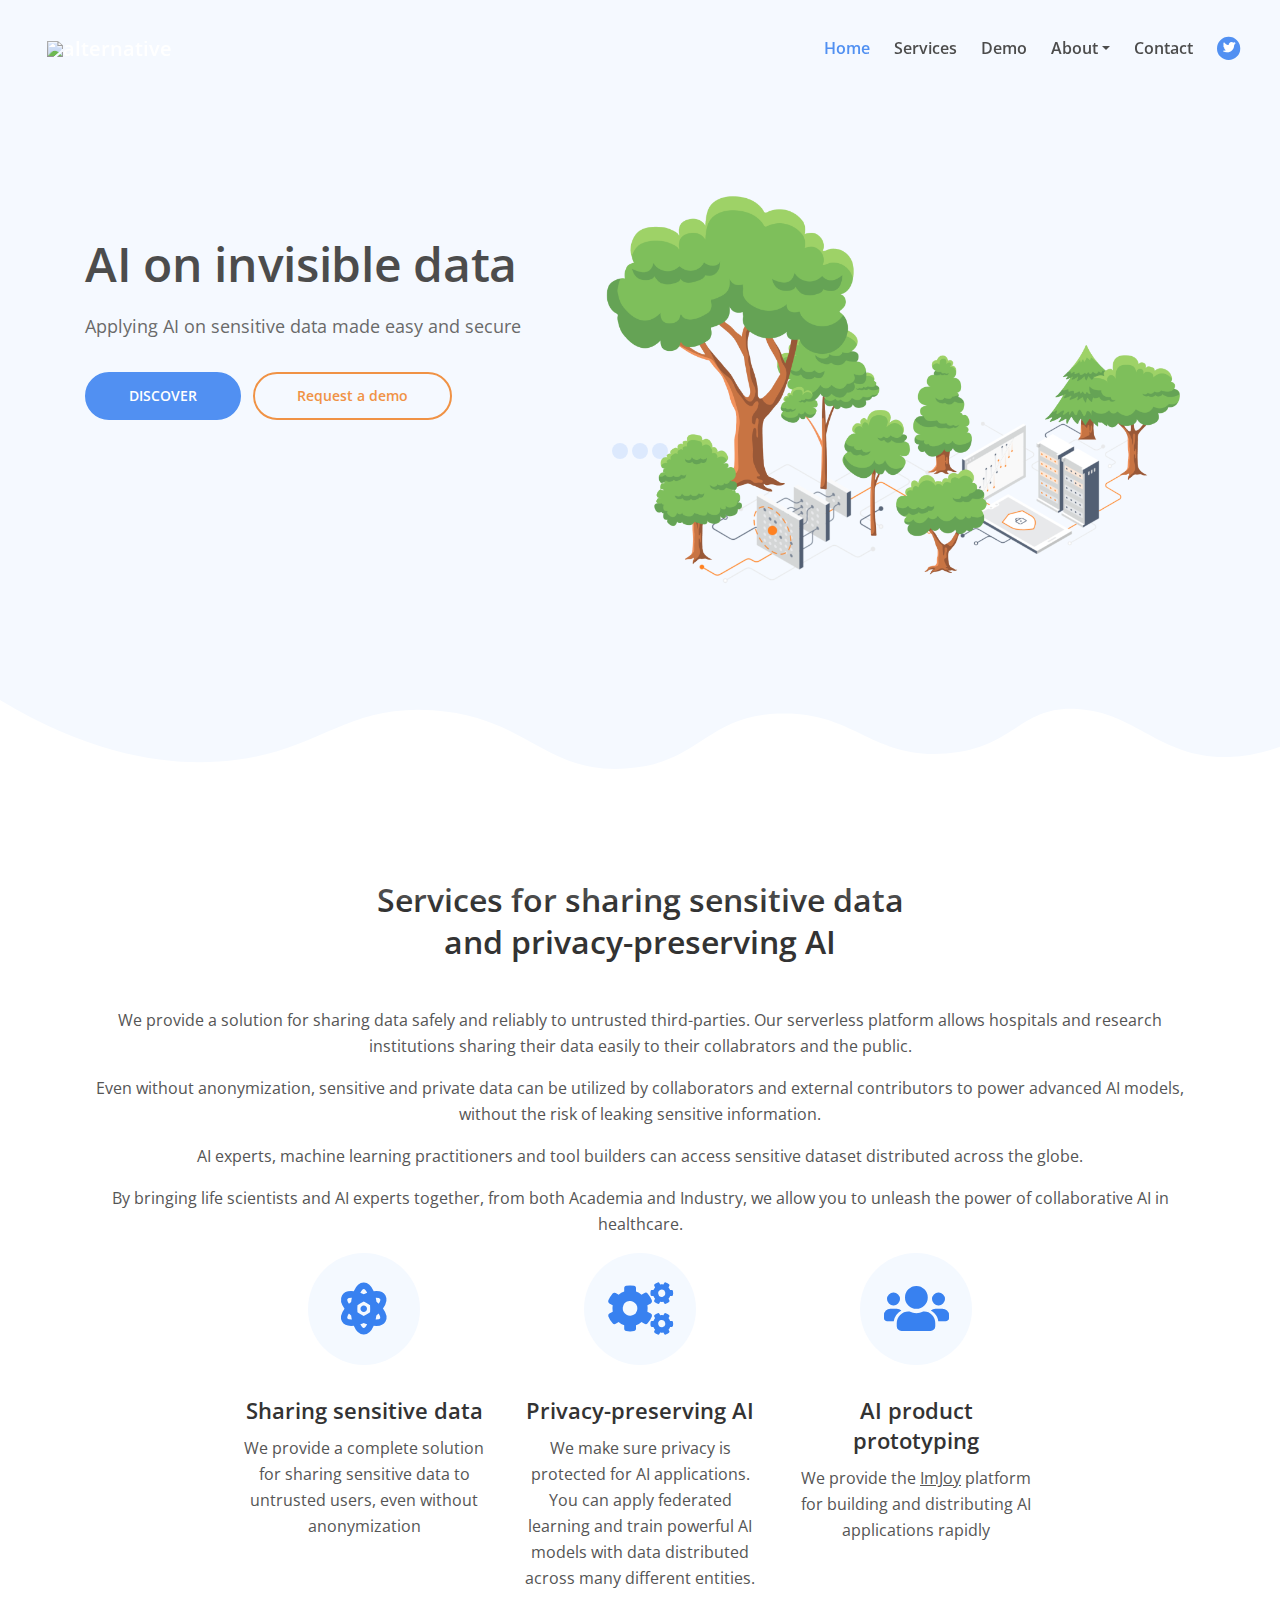
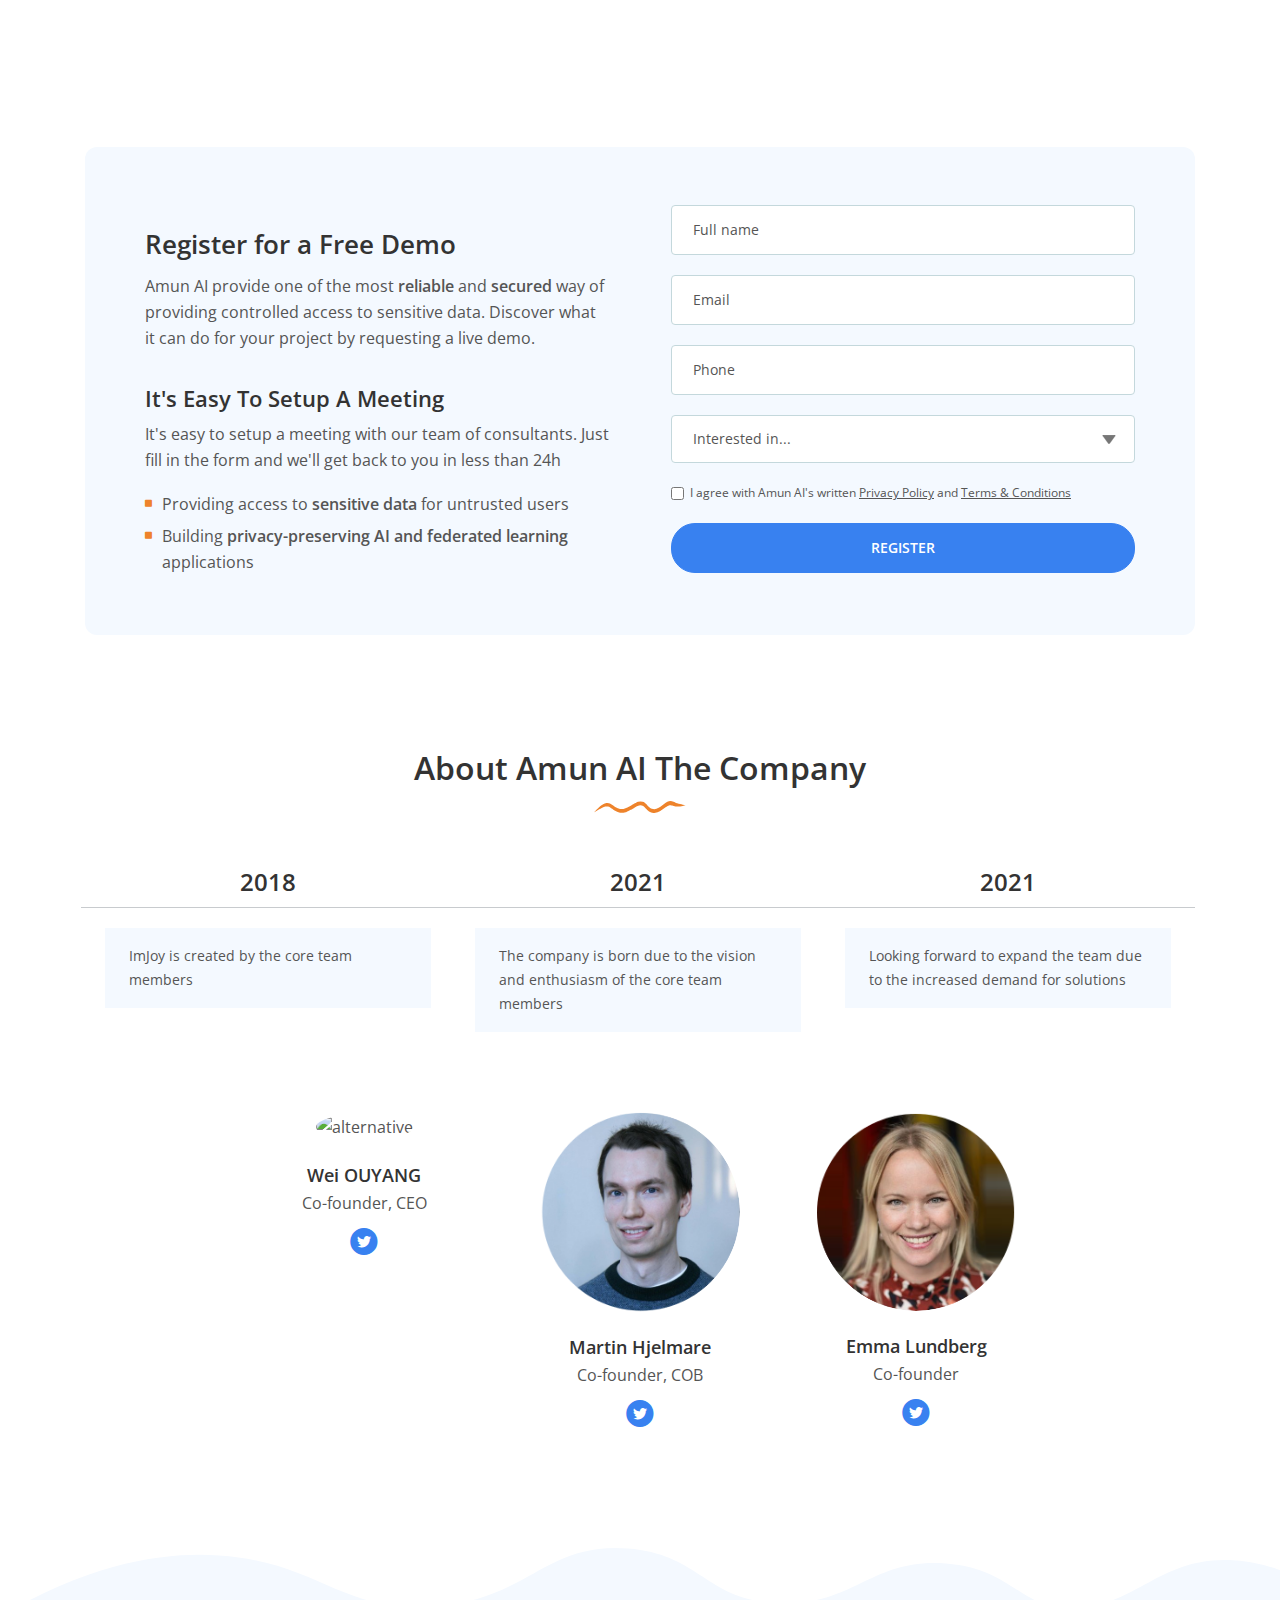
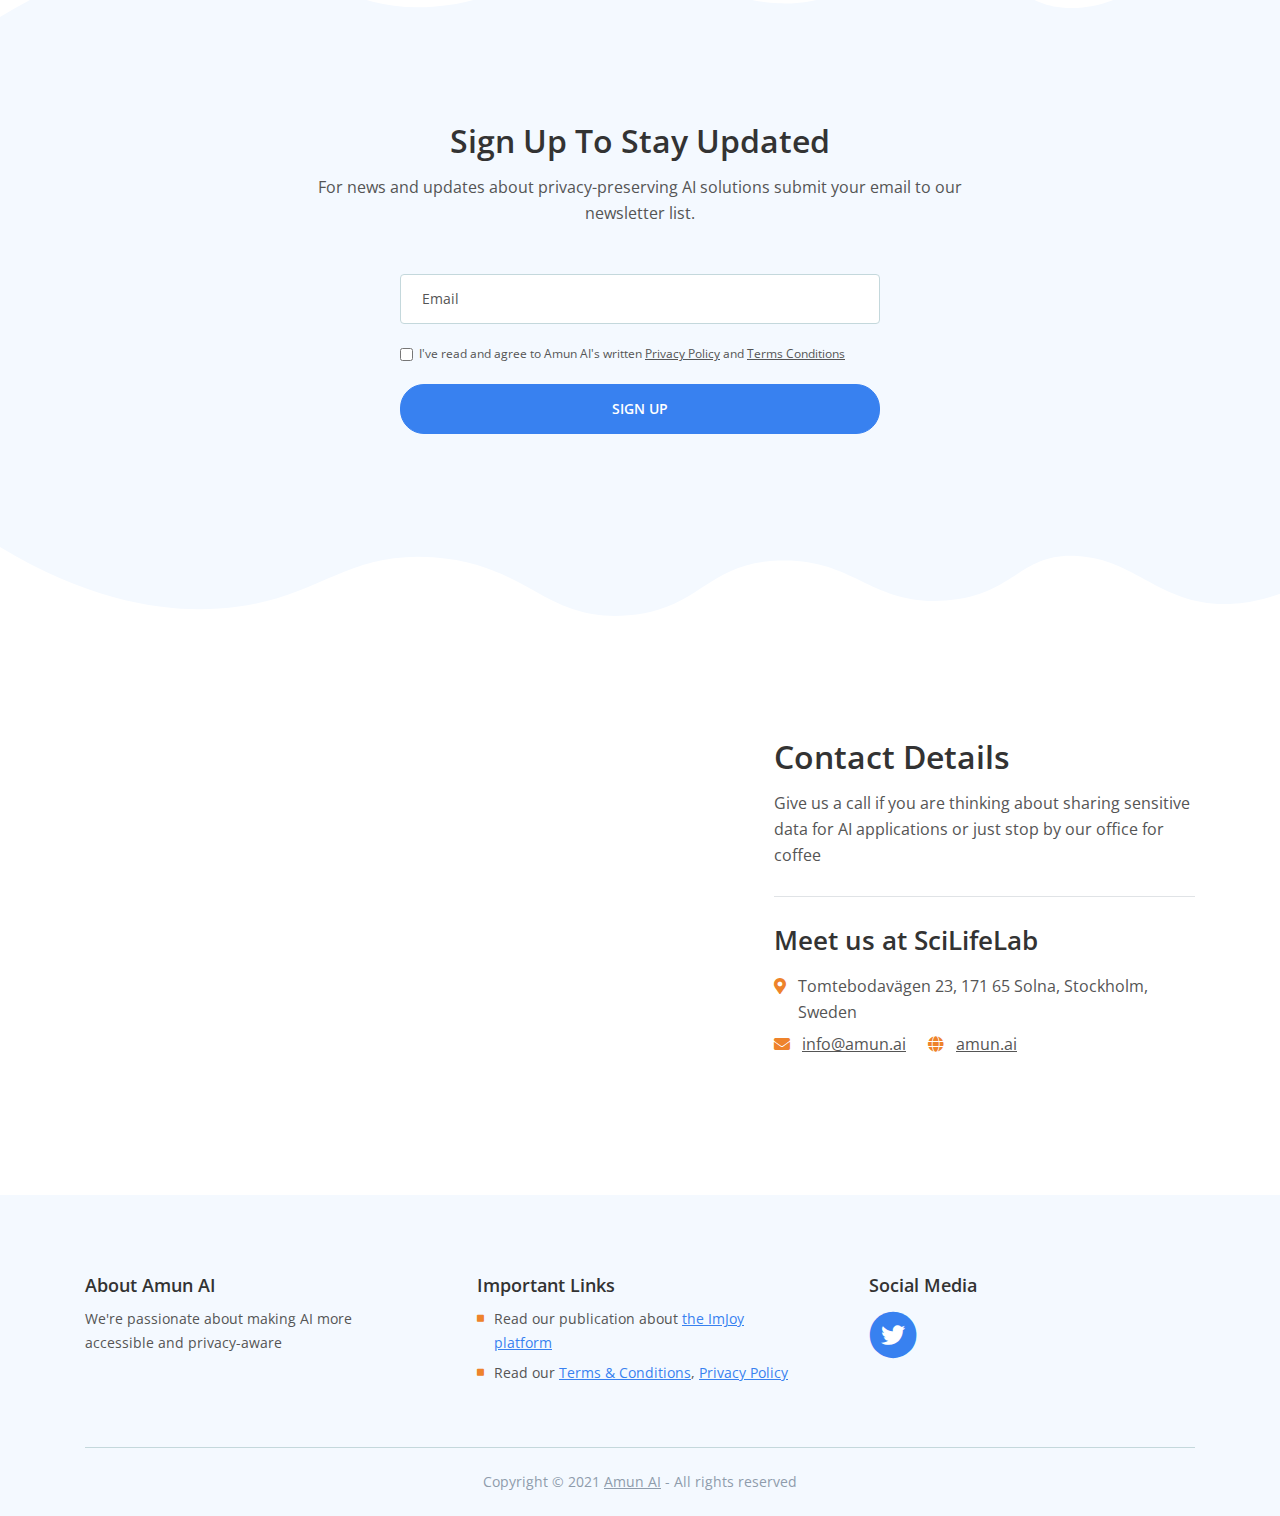
==== index.html @ b22850c5 "Remove phone number" ====
<!DOCTYPE html>
<html lang="en">
<head>
    <meta charset="utf-8">
    <meta name="viewport" content="width=device-width, initial-scale=1, shrink-to-fit=no">
    
    <!-- SEO Meta Tags -->
    <meta name="description" content="Amun AI - Applying AI on sensitive data made easy and secure.">
    <meta name="author" content="Amun AI">

    <!-- OG Meta Tags to improve the way the post looks when you share the page on LinkedIn, Facebook, Google+ -->
	<meta property="og:site_name" content="Amun.AI" /> <!-- website name -->
	<meta property="og:site" content="https://amun.ai" /> <!-- website link -->
	<meta property="og:title" content="Amun AI - AI on invisible data"/> <!-- title shown in the actual shared post -->
	<meta property="og:description" content="Applying AI on sensitive data made easy and secure." /> <!-- description shown in the actual shared post -->
	<meta property="og:image" content="" /> <!-- image link, make sure it's jpg -->
	<meta property="og:url" content="" /> <!-- where do you want your post to link to -->
	<meta property="og:type" content="article" />

    <!-- Website Title -->
    <title>Amun AI - AI on invisible data</title>
    
    <!-- Styles -->
    <link href="https://fonts.googleapis.com/css?family=Open+Sans:400,400i,600&display=swap&subset=latin-ext" rel="stylesheet">
    <link href="css/bootstrap.css" rel="stylesheet">
    <link href="css/fontawesome-all.css" rel="stylesheet">
    <link href="css/swiper.css" rel="stylesheet">
	<link href="css/magnific-popup.css" rel="stylesheet">
	<link href="css/styles.css" rel="stylesheet">
	
	<!-- Favicon  -->
    <link rel="apple-touch-icon" sizes="180x180" href="/icons/apple-touch-icon.png">
    <link rel="icon" type="image/png" sizes="32x32" href="/icons/favicon-32x32.png">
    <link rel="icon" type="image/png" sizes="16x16" href="/icons/favicon-16x16.png">
    <link rel="manifest" href="/site.webmanifest">
    <link rel="mask-icon" href="/icons/safari-pinned-tab.svg" color="#5bbad5">
    <meta name="apple-mobile-web-app-title" content="Amun.AI">
    <meta name="application-name" content="Amun.AI">
    <meta name="msapplication-TileColor" content="#da532c">
    <meta name="theme-color" content="#ffffff">
</head>
<body data-spy="scroll" data-target=".fixed-top">
    
    <!-- Preloader -->
	<div class="spinner-wrapper">
        <div class="spinner">
            <div class="bounce1"></div>
            <div class="bounce2"></div>
            <div class="bounce3"></div>
        </div>
    </div>
    <!-- end of preloader -->
    

    <!-- Navigation -->
    <nav class="navbar navbar-expand-lg navbar-dark navbar-custom fixed-top">
        <div class="container">

            <!-- Text Logo - Use this if you don't have a graphic logo -->
            <!-- <a class="navbar-brand logo-text page-scroll" href="index.html">Amun AI</a> -->

            <!-- Image Logo -->
            <a class="navbar-brand logo-image" href="index.html"><img src="images/amun-ai-logo-tight.svg" alt="alternative"></a>
            <!-- <div class="alert alert-warning" style="position: absolute;top: 100px;left: 6px;"role="alert">
               Warning: This site is under construction!
            </div> -->
            <!-- Mobile Menu Toggle Button -->
            <button class="navbar-toggler" type="button" data-toggle="collapse" data-target="#navbarsExampleDefault" aria-controls="navbarsExampleDefault" aria-expanded="false" aria-label="Toggle navigation">
                <span class="navbar-toggler-awesome fas fa-bars"></span>
                <span class="navbar-toggler-awesome fas fa-times"></span>
            </button>
            <!-- end of mobile menu toggle button -->

            <div class="collapse navbar-collapse" id="navbarsExampleDefault">
                <ul class="navbar-nav ml-auto">
                    <li class="nav-item">
                        <a class="nav-link page-scroll" href="#header">Home <span class="sr-only">(current)</span></a>
                    </li>
                    <li class="nav-item">
                        <a class="nav-link page-scroll" href="#services">Services</a>
                    </li>
                    <!-- <li class="nav-item">
                        <a class="nav-link page-scroll" href="#projects">Projects</a>
                    </li> -->
                    <li class="nav-item">
                        <a class="nav-link page-scroll" href="#demo">Demo</a>
                    </li>

                    <!-- Dropdown Menu -->          
                    <li class="nav-item dropdown">
                        <a class="nav-link dropdown-toggle page-scroll" href="#about" id="navbarDropdown" role="button" aria-haspopup="true" aria-expanded="false">About</a>
                        <div class="dropdown-menu" aria-labelledby="navbarDropdown">
                            <!-- <a class="dropdown-item" href="article-details.html"><span class="item-text">Article Details</span></a> -->
                            <!-- <div class="dropdown-divider"></div> -->
                            <a class="dropdown-item" href="terms-conditions.html"><span class="item-text">Terms Conditions</span></a>
                            <div class="dropdown-divider"></div>
                            <a class="dropdown-item" href="privacy-policy.html"><span class="item-text">Privacy Policy</span></a>
                        </div>
                    </li>
                    <!-- end of dropdown menu -->

                    <li class="nav-item">
                        <a class="nav-link page-scroll" href="#contact">Contact</a>
                    </li>
                </ul>
                <span class="nav-item social-icons">
                    <span class="fa-stack">
                        <a href="https://twitter.com/AmunAIAB">
                            <i class="fas fa-circle fa-stack-2x"></i>
                            <i class="fab fa-twitter fa-stack-1x"></i>
                        </a>
                    </span>
                </span>
            </div>
        </div> <!-- end of container -->
    </nav> <!-- end of navbar -->
    <!-- end of navigation -->

    <!-- Header -->
    <header id="header" class="header">
        <div class="header-content">
            <div class="container">
                <div class="row">
                    <div class="col-lg-6 col-xl-5">
                        <div class="text-container">
                            <h1>AI on invisible data</h1>
                            <p class="p-large">Applying AI on sensitive data made easy and secure</p>
                            <a class="btn-solid-lg page-scroll" href="#services">DISCOVER</a>
                            <a class="btn-outline-lg page-scroll" href="#demo">Request a demo</a>
                        </div> <!-- end of text-container -->
                    </div> <!-- end of col -->
                    <div class="col-lg-6 col-xl-7">
                        <div class="image-container">
                            <img class="img-fluid" src="images/cartoon-tree-ai.png" alt="alternative">
                        </div> <!-- end of image-container -->
                    </div> <!-- end of col -->
                </div> <!-- end of row -->
            </div> <!-- end of container -->
        </div> <!-- end of header-content -->
    </header> <!-- end of header -->
    <svg class="frame-decorative" data-name="Layer 1" xmlns="http://www.w3.org/2000/svg" preserveAspectRatio="none" viewBox="0 0 1920 150"><defs><style>.cls-1{fill:#f4f9ff;}</style></defs><title>frame-decorative</title><path class="cls-1" d="M0,81.411c143,57.608,255.5,64.833,328.644,61.616,147.721-6.5,183.881-57.563,320.829-51.347,143,6.491,167.826,65.1,293,58.193,109.095-6.018,115.68-51.946,225.251-54.77,113.58-2.928,138.8,45.589,251.189,39.936,104.012-5.231,109.713-48.158,197.369-44.5,89.549,3.736,124.375,50.226,227.622,47.924a353.34,353.34,0,0,0,76.1-10.269V0.5H0V81.411Z" transform="translate(0 -0.5)"/></svg>
    <!-- end of header -->


    <!-- Services -->
    <div id="services" class="cards-1">
        <div class="container">
            <div class="row">
                <div class="col-lg-12">
                    <h2 class="h2-heading">Services for sharing sensitive data and privacy-preserving AI</h2>
                    <p>We provide a solution for sharing data safely and reliably to untrusted third-parties. Our serverless platform allows hospitals and research institutions sharing their data easily to their collabrators and the public.</p>
                    <p>Even without anonymization, sensitive and private data can be utilized by collaborators and external contributors to power advanced AI models, without the risk of leaking sensitive information.</p>
                    <p>AI experts, machine learning practitioners and tool builders can access sensitive dataset distributed across the globe.</p>
                    <p>By bringing life scientists and AI experts together, from both Academia and Industry, we allow you to unleash the power of collaborative AI in healthcare.</p>
                </div> <!-- end of col -->
            </div> <!-- end of row -->
            <div class="row">
                <div class="col-lg-12">

                    <!-- Card -->
                    <div class="card">
                        <div class="card-image">
                            <i class="fas fa-atom"></i>
                        </div>
                        <div class="card-body">
                            <h4 class="card-title">Sharing sensitive data</h4>
                            <p>We provide a complete solution for sharing sensitive data to untrusted users, even without anonymization</p>
                        </div>
                    </div>
                    <!-- end of card -->

                    <!-- Card -->
                    <div class="card">
                        <div class="card-image">
                            <i class="fas fa-cogs"></i>
                        </div>
                        <div class="card-body">
                            <h4 class="card-title">Privacy-preserving AI</h4>
                            <p>We make sure privacy is protected for AI applications. You can apply federated learning and train powerful AI models with data distributed across many different entities.</p>
                        </div>
                    </div>
                    <!-- end of card -->

                    <!-- Card -->
                    <div class="card">
                        <div class="card-image">
                            <i class="fas fa-users"></i>
                        </div>
                        <div class="card-body">
                            <h4 class="card-title">AI product prototyping</h4>
                            <p>We provide the <a href="https://imjoy.io" target="_blank">ImJoy</a> platform for building and distributing AI applications rapidly</p>
                        </div>
                    </div>
                    <!-- end of card -->
                    
                </div> <!-- end of col -->
            </div> <!-- end of row -->
        </div> <!-- end of container -->
    </div> <!-- end of cards-1 -->
    <!-- end of services -->

    <!-- Details Lightbox -->
	<div id="details-lightbox" class="lightbox-basic zoom-anim-dialog mfp-hide">
        <div class="container">
            <div class="row">
                <button title="Close (Esc)" type="button" class="mfp-close x-button">×</button>
                <div class="col-lg-8">
                    <div class="image-container">
                        <img class="img-fluid" src="images/details-lightbox.png" alt="alternative">
                    </div> <!-- end of image-container -->
                </div> <!-- end of col -->
                <div class="col-lg-4">
                    <h3>ERP Integration</h3>
                    <hr>
                    <h5>Core service</h5>
                    <p>Integrating ERPs is the bread and butter of our work. We've been doing it successfully for the last 5 years and we still enjoy it every time.</p>
                    <ul class="list-unstyled li-space-lg">
                        <li class="media">
                            <i class="fas fa-square"></i><div class="media-body">List building framework</div>
                        </li>
                        <li class="media">
                            <i class="fas fa-square"></i><div class="media-body">Easy database browsing</div>
                        </li>
                        <li class="media">
                            <i class="fas fa-square"></i><div class="media-body">User administration</div>
                        </li>
                        <li class="media">
                            <i class="fas fa-square"></i><div class="media-body">Automate user signup</div>
                        </li>
                        <li class="media">
                            <i class="fas fa-square"></i><div class="media-body">Quick formatting tools</div>
                        </li>
                        <li class="media">
                            <i class="fas fa-square"></i><div class="media-body">Fast email checking</div>
                        </li>
                    </ul>
                    <a class="btn-solid-reg mfp-close page-scroll" href="#demo">SIGN UP</a> <a class="btn-outline-reg mfp-close as-button" href="#screenshots">BACK</a>
                </div> <!-- end of col -->
            </div> <!-- end of row -->
        </div> <!-- end of container -->
    </div> <!-- end of lightbox-basic -->
    <!-- end of details lightbox -->

    <!-- Registration -->
    <div id="demo" class="form-1">
        <div class="container">
            <div class="area-container">
                <div class="row">
                    <div class="col-lg-6">
                        <div class="text-container">
                            <h3>Register for a Free Demo</h3>
                            <p>Amun AI provide one of the most <strong>reliable</strong> and <b>secured</b> way of providing controlled access to sensitive data. Discover what it can do for your project by requesting a live demo.</p>
                            <h4>It's Easy To Setup A Meeting</h4>
                            <p>It's easy to setup a meeting with our team of consultants. Just fill in the form and we'll get back to you in less than 24h</p>
                            <ul class="list-unstyled li-space-lg">
                                <li class="media">
                                    <i class="fas fa-square"></i>
                                    <div class="media-body">Providing access to <strong>sensitive data</strong> for untrusted users</div>
                                </li>
                                <li class="media">
                                    <i class="fas fa-square"></i>
                                    <div class="media-body">Building <strong>privacy-preserving AI and federated learning</strong> applications</div>
                                </li>
                            </ul>
                        </div> <!-- end of text-container -->
                    </div> <!-- end of col -->
                    <div class="col-lg-6">

                        <!-- Request Form -->
                        <div class="form-container">
                            <form id="registrationForm" data-toggle="validator" data-focus="false"
                            action="https://formspree.io/f/mpzkneyo"
                            method="POST">
                                <div class="form-group">
                                    <input type="text" class="form-control-input" id="rname" name="rname" required>
                                    <label class="label-control" for="rname">Full name</label>
                                    <div class="help-block with-errors"></div>
                                </div>
                                <div class="form-group">
                                    <input type="email" class="form-control-input" id="remail" name="remail" required>
                                    <label class="label-control" for="remail">Email</label>
                                    <div class="help-block with-errors"></div>
                                </div>
                                <div class="form-group">
                                    <input type="text" class="form-control-input" id="rphone" name="rphone" required>
                                    <label class="label-control" for="rphone">Phone</label>
                                    <div class="help-block with-errors"></div>
                                </div>
                                <div class="form-group">
                                    <select class="form-control-select" id="rselect" required>
                                        <option class="select-option" value="" disabled selected>Interested in...</option>
                                        <option class="select-option" value="sensitive data">Sharing sensitive data</option>
                                        <option class="select-option" value="privacy-preserving AI">Privacy-preserving AI</option>
                                        <option class="select-option" value="other topics">Other topics</option>
                                    </select>
                                    <div class="help-block with-errors"></div>
                                </div>
                                <div class="form-group checkbox">
                                    <input type="checkbox" id="rterms" value="Agreed-to-Terms" name="rterms" required>I agree with Amun AI's written <a href="privacy-policy.html">Privacy Policy</a> and <a href="terms-conditions.html">Terms & Conditions</a>
                                    <div class="help-block with-errors"></div>
                                </div>
                                <div class="form-group">
                                    <button type="submit" class="form-control-submit-button">REGISTER</button>
                                </div>
                                <div class="form-message">
                                    <div id="rmsgSubmit" class="h3 text-center hidden"></div>
                                </div>
                            </form>
                        </div> <!-- end of form-container -->
                        <!-- end of request form -->

                    </div> <!-- end of col -->
                </div> <!-- end of row -->
            </div> <!-- end of area-container -->
        </div> <!-- end of container -->
    </div> <!-- end of form-1 -->
    <!-- end of registration -->


    <!-- About -->
    <div id="about" class="basic-2">
        <div class="container">
            <div class="row">
                <div class="col-lg-12">
                    <h2 class="h2-heading">About Amun AI The Company</h2>
                    <img class="divider-heading" src="images/divider.svg" alt="alternative">
                </div> <!-- end of col -->
            </div> <!-- end of row -->
            <div class="row">
                <div class="col-lg-12">
                    
                    <!-- Milestone -->
                    <div class="milestone">
                        <div class="year">2018</div>
                        <div class="divider"></div>
                        <div class="details p-small">ImJoy is created by the core team members</div>
                    </div> <!-- end of milestone-wrapper -->
                    <!-- end of milestone -->

                    <!-- Milestone -->
                    <div class="milestone">
                        <div class="year">2021</div>
                        <div class="divider"></div>
                        <div class="details p-small">The company is born due to the vision and enthusiasm of the core team members</div>
                    </div> <!-- end of milestone-wrapper -->
                    <!-- end of milestone -->

                    <!-- Milestone -->
                    <div class="milestone">
                        <div class="year">2021</div>
                        <div class="divider"></div>
                        <div class="details p-small">Looking forward to expand the team due to the increased demand for solutions</div>
                    </div> <!-- end of milestone-wrapper -->
                    <!-- end of milestone -->

                </div> <!-- end of col -->
            </div> <!-- end of row -->
            <div class="text-container">
                
                <!-- Team Member -->
                <div class="team-member">
                    <div class="image-wrapper">
                        <img class="img-fluid" src="images/WEI.PNG" alt="alternative">
                    </div> <!-- end of image-wrapper -->
                    <div class="name">Wei OUYANG</div>
                    <div class="occupation">Co-founder, CEO</div>
                    <span class="social-icons">
                        <span class="fa-stack">
                            <a href="https://twitter.com/weioyang" target="_blank">
                                <i class="fas fa-circle fa-stack-2x"></i>
                                <i class="fab fa-twitter fa-stack-1x"></i>
                            </a>
                        </span>
                    </span> <!-- end of social-icons -->
                </div> <!-- end of team-member -->
                <!-- end of team-member -->

                <!-- Team Member -->
                <div class="team-member">
                    <div class="image-wrapper">
                        <img class="img-fluid" src="images/MARTIN.png" alt="alternative">
                    </div> <!-- end of image-wrapper -->
                    <div class="name">Martin Hjelmare</div>
                    <div class="occupation">Co-founder, COB</div>
                    <span class="social-icons">
                        <span class="fa-stack">
                            <a href="https://twitter.com/MartinHjelmare" target="_blank">
                                <i class="fas fa-circle fa-stack-2x"></i>
                                <i class="fab fa-twitter fa-stack-1x"></i>
                            </a>
                        </span>
                    </span> <!-- end of social-icons -->
                </div> <!-- end of team-member -->
                <!-- end of team-member -->

                <!-- Team Member -->
                <div class="team-member">
                    <div class="image-wrapper">
                        <img class="img-fluid" src="images/EMMA.png" alt="alternative">
                    </div> <!-- end of image-wrapper -->
                    <div class="name">Emma Lundberg</div>
                    <div class="occupation">Co-founder</div>
                    <span class="social-icons">
                        <span class="fa-stack">
                            <a href="https://twitter.com/Prof_Lundberg" target="_blank">
                                <i class="fas fa-circle fa-stack-2x"></i>
                                <i class="fab fa-twitter fa-stack-1x"></i>
                            </a>
                        </span>
                    </span> <!-- end of social-icons -->
                </div> <!-- end of team-member -->
                <!-- end of team-member -->
            </div> <!-- end of text-container -->
        </div> <!-- end of container -->
    </div> <!-- end of basic-2 -->
    <!-- end of about -->

    
    <!-- Newsletter -->
    <svg class="frame-decorative" data-name="Layer 2" xmlns="http://www.w3.org/2000/svg" preserveAspectRatio="none" viewBox="0 0 1920 150"><defs><style>.cls-2{fill:#f4f9ff;}</style></defs><title>top-frame</title><path class="cls-2" d="M0,69.527C143,11.919,255.5,4.694,328.644,7.911c147.721,6.5,183.881,57.563,320.829,51.347,143-6.491,167.826-65.1,293-58.193,109.095,6.018,115.68,51.946,225.251,54.77,113.58,2.928,138.8-45.589,251.189-39.936,104.012,5.231,109.713,48.158,197.369,44.5,89.549-3.736,124.375-50.226,227.622-47.924A353.34,353.34,0,0,1,1920,22.744V150.5H0V69.527Z" transform="translate(0 -0.5)"/></svg>
    <div class="form-2">
        <div class="container">
            <div class="row">
                <div class="col-lg-12">
                    <h2 class="h2-heading">Sign Up To Stay Updated</h2>
                    <p class="p-heading">For news and updates about privacy-preserving AI solutions submit your email to our newsletter list.</p>

                    <!-- Newsletter Form -->
                    <form id="newsletterForm" data-toggle="validator" data-focus="false"
                        action="https://formspree.io/f/mknkeaqk"
                        method="POST">
                        <div class="form-group">
                            <input type="email" class="form-control-input" id="nemail" required>
                            <label class="label-control" for="nemail">Email</label>
                            <div class="help-block with-errors"></div>
                        </div>
                        <div class="form-group checkbox">
                            <input type="checkbox" id="nterms" value="Agreed-to-Terms" required>I've read and agree to Amun AI's written <a href="privacy-policy.html">Privacy Policy</a> and <a href="terms-conditions.html">Terms Conditions</a> 
                            <div class="help-block with-errors"></div>
                        </div>
                        <div class="form-group">
                            <button type="submit" class="form-control-submit-button">SIGN UP</button>
                        </div>
                        <div class="form-message">
                            <div id="nmsgSubmit" class="h3 text-center hidden"></div>
                        </div>
                    </form>
                    <!-- end of newsletter form -->

                </div> <!-- end of col -->
            </div> <!-- end of row -->
        </div> <!-- end of container -->
    </div> <!-- end of form-2 -->
    <svg class="frame-decorative" data-name="Layer 3" xmlns="http://www.w3.org/2000/svg" preserveAspectRatio="none" viewBox="0 0 1920 150"><defs><style>.cls-3{fill:#f4f9ff;}</style></defs><title>frame-decorative</title><path class="cls-3" d="M0,81.411c143,57.608,255.5,64.833,328.644,61.616,147.721-6.5,183.881-57.563,320.829-51.347,143,6.491,167.826,65.1,293,58.193,109.095-6.018,115.68-51.946,225.251-54.77,113.58-2.928,138.8,45.589,251.189,39.936,104.012-5.231,109.713-48.158,197.369-44.5,89.549,3.736,124.375,50.226,227.622,47.924a353.34,353.34,0,0,0,76.1-10.269V0.5H0V81.411Z" transform="translate(0 -0.5)"/></svg>
    <!-- end of newsletter -->


    <!-- Contact -->
    <div id="contact" class="basic-3">
        <div class="container">
            <div class="row">
                <div class="col-lg-7">
                    <div class="map-responsive">
                        <iframe src="https://maps.google.com/maps?q=scilifelab&t=&z=13&ie=UTF8&iwloc=&output=embed" allowfullscreen></iframe>
                    </div>
                </div> <!-- end of col -->
                <div class="col-lg-5">
                    <div class="text-container">
                        <h2>Contact Details</h2>
                        <p>Give us a call if you are thinking about sharing sensitive data for AI applications or just stop by our office for coffee</p>
                        <div class="divider"></div>
                        <h3>Meet us at SciLifeLab</h3>
                        <ul class="list-unstyled li-space-lg">
                            <li class="media">
                                <i class="fas fa-map-marker-alt"></i>
                                <div class="media-body">Tomtebodavägen 23, 171 65 Solna, Stockholm, Sweden</div>
                            </li>
                            <!-- <li class="media">
                                <i class="fas fa-mobile-alt"></i>
                                <div class="media-body">+46 000 000 00</div>
                            </li> -->
                            <li class="media">
                                <i class="fas fa-envelope"></i>
                                <div class="media-body"><a class="light-gray" href="mailto:info@amun.ai">info@amun.ai</a> <i class="fas fa-globe"></i><a class="light-gray" href="https://amun.ai/">amun.ai</a></div>
                            </li>
                        </ul>
                    </div> <!-- end of text-container -->
                </div> <!-- end of col -->
            </div> <!-- end of row -->
        </div> <!-- end of container -->
    </div> <!-- end of basic-3 -->
    <!-- end of contact -->


    <!-- Footer -->
    <div class="footer">
        <div class="container">
            <div class="row">
                <div class="col-md-4">
                    <div class="footer-col first">
                        <h5>About Amun AI</h5>
                        <p class="p-small">We're passionate about making AI more accessible and privacy-aware</p>
                    </div>
                </div> <!-- end of col -->
                <div class="col-md-4">
                    <div class="footer-col middle">
                        <h5>Important Links</h5>
                        <ul class="list-unstyled li-space-lg p-small">
                            <li class="media">
                                <i class="fas fa-square"></i>
                                <div class="media-body">Read our publication about <a class="blue" target="_blank" href="https://www.nature.com/articles/s41592-019-0627-0">the ImJoy platform</a></div>
                            </li>
                            <li class="media">
                                <i class="fas fa-square"></i>
                                <div class="media-body">Read our <a class="blue" href="terms-conditions.html">Terms & Conditions</a>, <a class="blue" href="privacy-policy.html">Privacy Policy</a></div>
                            </li>
                        </ul>
                    </div>
                </div> <!-- end of col -->
                <div class="col-md-4">
                    <div class="footer-col last">
                        <h5>Social Media</h5>
       
                        <span class="fa-stack">
                            <a href="https://twitter.com/AmunAIAB" target="_blank">
                                <i class="fas fa-circle fa-stack-2x"></i>
                                <i class="fab fa-twitter fa-stack-1x"></i>
                            </a>
                        </span>
                       
                    </div> 
                </div> <!-- end of col -->
            </div> <!-- end of row -->
        </div> <!-- end of container -->
    </div> <!-- end of footer -->  
    <!-- end of footer -->


    <!-- Copyright -->
    <div class="copyright">
        <div class="container">
            <div class="row">
                <div class="col-lg-12">
                    <p class="p-small">Copyright © 2021 <a href="https://Amun AI.com">Amun AI</a> - All rights reserved</p>
                </div> <!-- end of col -->
            </div> <!-- enf of row -->
        </div> <!-- end of container -->
    </div> <!-- end of copyright --> 
    <!-- end of copyright -->
    
    	
    <!-- Scripts -->
    <script src="js/jquery.min.js"></script> <!-- jQuery for Bootstrap's JavaScript plugins -->
    <script src="js/popper.min.js"></script> <!-- Popper tooltip library for Bootstrap -->
    <script src="js/bootstrap.min.js"></script> <!-- Bootstrap framework -->
    <script src="js/jquery.easing.min.js"></script> <!-- jQuery Easing for smooth scrolling between anchors -->
    <script src="js/swiper.min.js"></script> <!-- Swiper for image and text sliders -->
    <script src="js/jquery.magnific-popup.js"></script> <!-- Magnific Popup for lightboxes -->
    <script src="js/scripts.js"></script> <!-- Custom scripts -->
</body>
</html>
---- css/styles.css ----
/* Template: Zigo - Software Business HTML Landing Page Template
   Author: Amun AI
   Created: Sep 2019
   Description: Master CSS file
*/

/*****************************************
Table Of Contents:

01. General Styles
02. Preloader
03. Navigation
04. Header
05. Services
06. Solutions
07. Details Lightbox
08. Video
09. Projects
10. Registration
11. About
12. Newsletter
13. Contact
14. Footer
15. Copyright
16. Back To Top Button
17. Extra Pages
18. Media Queries
******************************************/

/*****************************************
Colors:
- Backgrounds - light gray #f4f9ff
- Buttons, icons - blue #3881f0
- Buttons, bullets - orange #ee832b
- Headings, navbar links - black #333
- Body text - dark gray #555
******************************************/


/******************************/
/*     01. General Styles     */
/******************************/
body,
html {
    width: 100%;
	height: 100%;
}

body, p {
	color: #555; 
	font: 400 1rem/1.625rem "Open Sans", sans-serif;
}

.p-large {
	font: 400 1.125rem/1.75rem "Open Sans", sans-serif;
}

.p-small {
	font: 400 0.875rem/1.5rem "Open Sans", sans-serif;
}

h1 {
	color: #333;
	font: 600 2.5rem/3.375rem "Open Sans", sans-serif;
}

h2 {
	color: #333;
	font: 600 2rem/2.625rem "Open Sans", sans-serif;
}

h3 {
	color: #333;
	font: 600 1.625rem/2.125rem "Open Sans", sans-serif;
}

h4 {
	color: #333;
	font: 600 1.375rem/1.875rem "Open Sans", sans-serif;
}

h5 {
	color: #333;
	font: 600 1.125rem/1.75rem "Open Sans", sans-serif;
}

h6 {
	color: #333;
	font: 600 1rem/1.625rem "Open Sans", sans-serif;
}

.testimonial-text {
	font: italic 400 1rem/1.625rem "Open Sans", sans-serif;
}

.testimonial-author {
	color: #333;
	font: 600 1rem/1.625rem "Open Sans", sans-serif;
}

b,
strong {
	font-weight: 600;
}

.p-heading {
	margin-bottom: 3.875rem;
}

.divider-heading {
	display: block;
	width: 5.75rem;
	height: 0.75rem;
	margin-right: auto;
	margin-left: auto;
}

.li-space-lg li {
	margin-bottom: 0.375rem;
}

.indent {
	padding-left: 1.25rem;
}

a {
	color: #555;
	text-decoration: underline;
}

a:hover {
	color: #555;
	text-decoration: underline;
}

a.white {
	color: #fff;
}

a.blue {
	color: #3881f0;
}

.frame-decorative {
	width: 100%;
	height: 2.75rem;
}

.btn-solid-reg {
	display: inline-block;
	padding: 1.1875rem 2.125rem 1.1875rem 2.125rem;
	border: 0.125rem solid #3881f0;
	border-radius: 2rem;
	background-color: #3881f0;
	color: #fff;
	font: 600 0.875rem/0 "Open Sans", sans-serif;
	text-decoration: none;
	transition: all 0.2s;
}

.btn-solid-reg:hover {
	background-color: transparent;
	color: #3881f0;
	text-decoration: none;
}

.btn-solid-lg {
	display: inline-block;
	padding: 1.375rem 2.625rem 1.375rem 2.625rem;
	border: 0.125rem solid #3881f0;
	border-radius: 2rem;
	background-color: #3881f0;
	color: #fff;
	font: 600 0.875rem/0 "Open Sans", sans-serif;
	text-decoration: none;
	transition: all 0.2s;
}

.btn-solid-lg:hover {
	background-color: transparent;
	color: #3881f0;
	text-decoration: none;
}

.btn-outline-reg {
	display: inline-block;
	padding: 1.1875rem 2.125rem 1.1875rem 2.125rem;
	border: 0.125rem solid #ee832b;
	border-radius: 2rem;
	background-color: transparent;
	color: #ee832b;
	font: 600 0.875rem/0 "Open Sans", sans-serif;
	text-decoration: none;
	transition: all 0.2s;
}

.btn-outline-reg:hover {
	background-color: #ee832b;
	color: #fff;
	text-decoration: none;
}

.btn-outline-lg {
	display: inline-block;
	padding: 1.375rem 2.625rem 1.375rem 2.625rem;
	border: 0.125rem solid #ee832b;
	border-radius: 2rem;
	background-color: transparent;
	color: #ee832b;
	font: 600 0.875rem/0 "Open Sans", sans-serif;
	text-decoration: none;
	transition: all 0.2s;
}

.btn-outline-lg:hover {
	background-color: #ee832b;
	color: #fff;
	text-decoration: none;
}

.btn-outline-sm {
	display: inline-block;
	padding: 1rem 1.625rem 0.875rem 1.625rem;
	border: 0.125rem solid #00ac9f;
	border-radius: 2rem;
	background-color: transparent;
	color: #00ac9f;
	font: 600 0.875rem/0 "Open Sans", sans-serif;
	text-decoration: none;
	transition: all 0.2s;
}

.btn-outline-sm:hover {
	background-color: #00ac9f;
	color: #fff;
	text-decoration: none;
}

.form-group {
	position: relative;
	margin-bottom: 1.25rem;
}

.form-group.has-error.has-danger {
	margin-bottom: 0.625rem;
}

.form-group.has-error.has-danger .help-block.with-errors ul {
	margin-top: 0.375rem;
}

.label-control {
	position: absolute;
	top: 0.87rem;
	left: 1.375rem;
	color: #555;
	opacity: 1;
	font: 400 0.875rem/1.375rem "Open Sans", sans-serif;
	cursor: text;
	transition: all 0.2s ease;
}

/* IE10+ hack to solve lower label text position compared to the rest of the browsers */
@media screen and (-ms-high-contrast: active), screen and (-ms-high-contrast: none) {  
	.label-control {
		top: 0.9375rem;
	}
}

.form-control-input:focus + .label-control,
.form-control-input.notEmpty + .label-control,
.form-control-textarea:focus + .label-control,
.form-control-textarea.notEmpty + .label-control {
	top: 0.125rem;
	opacity: 1;
	font-size: 0.75rem;
	font-weight: 700;
}

.form-control-input,
.form-control-select {
	display: block; /* needed for proper display of the label in Firefox, IE, Edge */
	width: 100%;
	padding-top: 1.0625rem;
	padding-bottom: 0.0625rem;
	padding-left: 1.3125rem;
	border: 1px solid #c4d8dc;
	border-radius: 0.25rem;
	background-color: #fff;
	color: #555;
	font: 400 0.875rem/1.875rem "Open Sans", sans-serif;
	transition: all 0.2s;
	-webkit-appearance: none; /* removes inner shadow on form inputs on ios safari */
}

.form-control-select {
	padding-top: 0.5rem;
	padding-bottom: 0.5rem;
	height: 3rem;
}

/* IE10+ hack to solve lower label text position compared to the rest of the browsers */
@media screen and (-ms-high-contrast: active), screen and (-ms-high-contrast: none) {  
	.form-control-input {
		padding-top: 1.25rem;
		padding-bottom: 0.75rem;
		line-height: 1.75rem;
	}

	.form-control-select {
		padding-top: 0.875rem;
		padding-bottom: 0.75rem;
		height: 3.125rem;
		line-height: 2.125rem;
	}
}

select {
    /* you should keep these first rules in place to maintain cross-browser behavior */
    -webkit-appearance: none;
	-moz-appearance: none;
	-ms-appearance: none;
    -o-appearance: none;
    appearance: none;
    background-image: url('../images/down-arrow.png');
    background-position: 96% 50%;
    background-repeat: no-repeat;
    outline: none;
}

select::-ms-expand {
    display: none; /* removes the ugly default down arrow on select form field in IE11 */
}

.form-control-textarea {
	display: block; /* used to eliminate a bottom gap difference between Chrome and IE/FF */
	width: 100%;
	height: 8rem; /* used instead of html rows to normalize height between Chrome and IE/FF */
	padding-top: 1.25rem;
	padding-left: 1.3125rem;
	border: 1px solid #c4d8dc;
	border-radius: 0.25rem;
	background-color: #fff;
	color: #555;
	font: 400 0.875rem/1.75rem "Open Sans", sans-serif;
	transition: all 0.2s;
}

.form-control-input:focus,
.form-control-select:focus,
.form-control-textarea:focus {
	border: 1px solid #a1a1a1;
	outline: none; /* Removes blue border on focus */
}

.form-control-input:hover,
.form-control-select:hover,
.form-control-textarea:hover {
	border: 1px solid #a1a1a1;
}

.checkbox {
	font-size: 0.75rem;
	line-height: 1.25rem;
}

input[type='checkbox'] {
	vertical-align: -15%;
	margin-right: 0.375rem;
}

/* IE10+ hack to raise checkbox field position compared to the rest of the browsers */
@media screen and (-ms-high-contrast: active), screen and (-ms-high-contrast: none) {  
	input[type='checkbox'] {
		vertical-align: -9%;
	}
}

.form-control-submit-button {
	display: inline-block;
	width: 100%;
	height: 3.125rem;
	border: 1px solid #3881f0;
	border-radius: 1.5rem;
	background-color: #3881f0;
	color: #fff;
	font: 600 0.875rem/0 "Open Sans", sans-serif;
	cursor: pointer;
	transition: all 0.2s;
}

.form-control-submit-button:hover {
	background-color: transparent;
	color: #3881f0;
}

/* Fade-move Animation For Details Lightbox - Magnific Popup */
/* at start */
.my-mfp-slide-bottom .zoom-anim-dialog {
	opacity: 0;
	transition: all 0.2s ease-out;
	-webkit-transform: translateY(-1.25rem) perspective(37.5rem) rotateX(10deg);
	-ms-transform: translateY(-1.25rem) perspective(37.5rem) rotateX(10deg);
	transform: translateY(-1.25rem) perspective(37.5rem) rotateX(10deg);
}

/* animate in */
.my-mfp-slide-bottom.mfp-ready .zoom-anim-dialog {
	opacity: 1;
	-webkit-transform: translateY(0) perspective(37.5rem) rotateX(0); 
	-ms-transform: translateY(0) perspective(37.5rem) rotateX(0); 
	transform: translateY(0) perspective(37.5rem) rotateX(0); 
}

/* animate out */
.my-mfp-slide-bottom.mfp-removing .zoom-anim-dialog {
	opacity: 0;
	-webkit-transform: translateY(-0.625rem) perspective(37.5rem) rotateX(10deg); 
	-ms-transform: translateY(-0.625rem) perspective(37.5rem) rotateX(10deg); 
	transform: translateY(-0.625rem) perspective(37.5rem) rotateX(10deg); 
}

/* dark overlay, start state */
.my-mfp-slide-bottom.mfp-bg {
	opacity: 0;
	transition: opacity 0.2s ease-out;
}

/* animate in */
.my-mfp-slide-bottom.mfp-ready.mfp-bg {
	opacity: 0.8;
}
/* animate out */
.my-mfp-slide-bottom.mfp-removing.mfp-bg {
	opacity: 0;
}
/* end of fade-move animation for details lightbox - magnific popup */

/* Fade Animation For Image Lightbox - Magnific Popup */
@-webkit-keyframes fadeIn {
	from {
		opacity: 0;
	}
	to {
		opacity: 1;
	}
}

@keyframes fadeIn {
	from {
		opacity: 0;
	}
	to {
		opacity: 1;
	}
}

.fadeIn {
	-webkit-animation: fadeIn 0.6s;
	animation: fadeIn 0.6s;
}

@-webkit-keyframes fadeOut {
	from {
		opacity: 1;
	}
	to {
		opacity: 0;
	}
}

@keyframes fadeOut {
	from {
		opacity: 1;
	}
	to {
		opacity: 0;
	}
}

.fadeOut {
	-webkit-animation: fadeOut 0.8s;
	animation: fadeOut 0.8s;
}
/* end of fade animation for details lightbox - magnific popup */


/*************************/
/*     02. Preloader     */
/*************************/
.spinner-wrapper {
	position: fixed;
	z-index: 999999;
	top: 0;
	right: 0;
	bottom: 0;
	left: 0;
	background: #fff;
}

.spinner {
	position: absolute;
	top: 50%; /* centers the loading animation vertically one the screen */
	left: 50%; /* centers the loading animation horizontally one the screen */
	width: 3.75rem;
	height: 1.25rem;
	margin: -0.625rem 0 0 -1.875rem; /* is width and height divided by two */ 
	text-align: center;
}

.spinner > div {
	display: inline-block;
	width: 1rem;
	height: 1rem;
	border-radius: 100%;
	background-color: #3881f0;
	-webkit-animation: sk-bouncedelay 1.4s infinite ease-in-out both;
	animation: sk-bouncedelay 1.4s infinite ease-in-out both;
}

.spinner .bounce1 {
	-webkit-animation-delay: -0.32s;
	animation-delay: -0.32s;
}

.spinner .bounce2 {
	-webkit-animation-delay: -0.16s;
	animation-delay: -0.16s;
}

@-webkit-keyframes sk-bouncedelay {
	0%, 80%, 100% { -webkit-transform: scale(0); }
	40% { -webkit-transform: scale(1.0); }
}

@keyframes sk-bouncedelay {
	0%, 80%, 100% { 
		-webkit-transform: scale(0);
		-ms-transform: scale(0);
		transform: scale(0);
	} 40% { 
		-webkit-transform: scale(1.0);
		-ms-transform: scale(1.0);
		transform: scale(1.0);
	}
}


/**************************/
/*     03. Navigation     */
/**************************/
.navbar-custom {
	background-color: #fff;
	box-shadow: 0 0.0625rem 0.375rem 0 rgba(0, 0, 0, 0.04);
	font: 600 1rem/1rem "Open Sans", sans-serif;
	transition: all 0.2s;
}

.navbar-custom .container {
	max-width: 87.5rem;
}

.navbar-custom .navbar-brand.logo-image img {
	height: 2.6rem;
}

.navbar-custom .navbar-brand.logo-text {
	font: 600 1.875rem/1.5rem "Open Sans", sans-serif;
	color: #333;
	text-decoration: none;
}

.navbar-custom .navbar-nav {
	margin-top: 0.75rem;
	margin-bottom: 0.5rem;
}

.navbar-custom .nav-item .nav-link {
	padding: 0.625rem 0.75rem;
	color: #333;
	text-decoration: none;
	transition: all 0.2s ease;
}

.navbar-custom .nav-item .nav-link:hover,
.navbar-custom .nav-item .nav-link.active {
	color: #3881f0;
}

/* Dropdown Menu */
.navbar-custom .dropdown:hover > .dropdown-menu {
	display: block; /* this makes the dropdown menu stay open while hovering it */
	min-width: auto;
	animation: fadeDropdown 0.2s; /* required for the fade animation */
}

@keyframes fadeDropdown {
    0% {
        opacity: 0;
    }

    100% {
        opacity: 1;
    }
}

.navbar-custom .dropdown-toggle:focus { /* removes dropdown outline on focus */
	outline: 0;
}

.navbar-custom .dropdown-menu {
	margin-top: 0;
	border: none;
	border-radius: 0.25rem;
	background-color: #fff;
}

.navbar-custom .dropdown-item {
	color: #333;
	text-decoration: none;
}

.navbar-custom .dropdown-item:hover {
	background-color: #fff;
}

.navbar-custom .dropdown-item .item-text {
	font: 600 1rem/1rem "Open Sans", sans-serif;
}

.navbar-custom .dropdown-item:hover .item-text {
	color: #3881f0;
}

.navbar-custom .dropdown-divider {
	width: 100%;
	height: 1px;
	margin: 0.75rem auto 0.725rem auto;
	border: none;
	background-color: #c4d8dc;
	opacity: 0.2;
}
/* end of dropdown menu */

.navbar-custom .social-icons {
	display: none;
}

.navbar-custom .navbar-toggler {
	padding: 0;
	border: none;
	color: #333;
	font-size: 2rem;
}

.navbar-custom button[aria-expanded='false'] .navbar-toggler-awesome.fas.fa-times{
	display: none;
}

.navbar-custom button[aria-expanded='false'] .navbar-toggler-awesome.fas.fa-bars{
	display: inline-block;
}

.navbar-custom button[aria-expanded='true'] .navbar-toggler-awesome.fas.fa-bars{
	display: none;
}

.navbar-custom button[aria-expanded='true'] .navbar-toggler-awesome.fas.fa-times{
	display: inline-block;
	margin-right: 0.125rem;
}


/*********************/
/*    04. Header     */
/*********************/
.header {
	background-color: #f4f9ff;
}

.header .header-content {
	padding-top: 8rem;
	padding-bottom: 3rem;
	text-align: center;
}

.header .text-container {
	margin-bottom: 3rem;
}

.header h1 {
	margin-bottom: 1rem;
	font-size: 2.5rem;
	line-height: 3.125rem;
}

.header .p-large {
	margin-bottom: 2rem;
}

.header .btn-solid-lg {
	margin-right: 0.5rem;
	margin-bottom: 1.125rem;
	margin-left: 0.5rem;
}

.header .slider-container {
	margin-top: 3rem;
	padding: 1rem;
	text-align: center;
}


/************************/
/*     05. Services     */
/************************/
.cards-1 {
	padding-top: 6.875rem;
	padding-bottom: 0.5rem;
	text-align: center;
}

.cards-1 h2 {
	margin-bottom: 2.75rem;
}

.cards-1 .card {
	max-width: 21rem;
	margin-right: auto;
	margin-bottom: 4rem;
	margin-left: auto;
	padding: 0;
	border: none;
}

.cards-1 .card-image {
	width: 7rem;
	height: 7rem;
	margin-right: auto;
	margin-bottom: 1.875rem;
	margin-left: auto;
	border-radius: 50%;
	background-color: #f4f9ff;
	text-align: center;
}

.cards-1 .fas,
.cards-1 .far {
	color: #3881f0;
	font-size: 3.25rem;
	line-height: 7rem;
}

.cards-1 .card-title {
	margin-bottom: 0.625rem;
}

.cards-1 .card-body {
	padding: 0;
}


/*************************/
/*     06. Solutions     */
/*************************/
.tabs {
	padding-top: 0.5rem;
	padding-bottom: 7.25rem;
}

.tabs .nav-tabs {
	display: block;
	margin-bottom: 3rem;
	border-bottom: none;
}

.tabs .nav-link {
	margin-bottom: 0.875rem;
	padding: 0.5rem 1rem 0.5rem 1rem;
	border: none;
	border-bottom: 0.125rem solid #dde2e9;
	color: #a6b3c4;
	font-weight: 700;
	font-size: 1.625rem;
	line-height: 2.125rem;
	text-align: center;
	text-decoration: none;
	transition: all 0.2s ease;
}

.tabs .nav-link:hover,
.tabs .nav-link.active {
	border-bottom: 0.125rem solid #ee832b;
	color: #333;
}

.tabs .image-container {
	margin-bottom: 2.75rem;
}

.tabs .list-unstyled .fas {
	color: #ee832b;
	font-size: 0.5rem;
	line-height: 1.5rem;
}

.tabs .list-unstyled .media-body {
	margin-left: 0.625rem;
}

.tabs #tab-1 h3 {
	margin-bottom: 1rem;
}

.tabs #tab-1 .list-unstyled {
	margin-bottom: 1.5rem;
}

.tabs #tab-2 h3 {
	margin-bottom: 1rem;
}

.tabs #tab-2 .list-unstyled {
	margin-bottom: 1.5rem;
}

.tabs #tab-3 h3 {
	margin-bottom: 1rem;
}

.tabs #tab-3 .list-unstyled {
	margin-bottom: 1.5rem;
}

.tabs #tab-4 h3 {
	margin-bottom: 1rem;
}

.tabs #tab-4 .list-unstyled {
	margin-bottom: 1.5rem;
}

.tabs #tab-4 .list-unstyled .fas {
	color: #ee832b;
	font-size: 0.5rem;
	line-height: 1.5rem;
}

.tabs #tab-4 .list-unstyled .media-body {
	margin-left: 0.625rem;
}


/********************************/
/*     07. Details Lightbox     */
/********************************/
.lightbox-basic {
	margin: 2.5rem auto;
	padding: 2rem 1.5rem 2rem 1.5rem;
	border-radius: 0.25rem;
	background: #fff;
	text-align: left;
}

.lightbox-basic .container {
	padding-right: 0;
	padding-left: 0;
}

.lightbox-basic .image-container {
	max-width: 33.75rem;
	margin-right: auto;
	margin-bottom: 3rem;
	margin-left: auto;
}

.lightbox-basic h3 {
	margin-bottom: 0.5rem;
}

.lightbox-basic hr {
	width: 2.5rem;
	height: 0.125rem;
	margin-top: 0;
	margin-bottom: 0.875rem;
	margin-left: 0;
	border: 0;
	background-color: #ee832b;
	text-align: left;
}

.lightbox-basic h4 {
	margin-bottom: 1rem;
}

.lightbox-basic .list-unstyled .fas {
	color: #ee832b;
	font-size: 0.5rem;
	line-height: 1.5rem;
}

.lightbox-basic .list-unstyled .media-body {
	margin-left: 0.625rem;
}

.lightbox-basic .btn-outline-reg,
.lightbox-basic .btn-solid-reg {
	margin-top: 0.75rem;
}

/* Signup Button */
.lightbox-basic .btn-solid-reg.mfp-close {
	position: relative;
	width: auto;
	height: auto;
	color: #fff;
	opacity: 1;
}

.lightbox-basic .btn-solid-reg.mfp-close:hover {
	color: #3881f0;
}
/* end of signup Button */

/* Back Button */
.lightbox-basic a.mfp-close.as-button {
	position: relative;
	width: auto;
	height: auto;
	margin-left: 0.375rem;
	color: #ee832b;
	opacity: 1;
}

.lightbox-basic a.mfp-close.as-button:hover {
	color: #fff;
}
/* end of back button */

.lightbox-basic button.mfp-close.x-button {
	position: absolute;
	top: -0.125rem;
	right: -0.125rem;
	width: 2.75rem;
	height: 2.75rem;
	color: #707984;
}


/*********************/
/*     08. Video     */
/*********************/
.basic-1 {
	padding-top: 5.25rem;
	padding-bottom: 5rem;
	background-color: #f4f9ff;
	text-align: center;
}

.basic-1 .h2-heading {
	margin-bottom: 0.75rem;
}

.basic-1 .divider-heading {
	margin-bottom: 3rem;
}

.basic-1 .image-container {
	margin-bottom: 2rem;
}

.basic-1 .image-container img {
	border-radius: 0.75rem;
}

.basic-1 .video-wrapper {
	position: relative;
}

/* Video Play Button */
.basic-1 .video-play-button {
	position: absolute;
	z-index: 10;
	top: 50%;
	left: 50%;
	display: block;
	box-sizing: content-box;
	width: 2rem;
	height: 2.75rem;
	padding: 1.125rem 1.25rem 1.125rem 1.75rem;
	border-radius: 50%;
	-webkit-transform: translateX(-50%) translateY(-50%);
	-ms-transform: translateX(-50%) translateY(-50%);
	transform: translateX(-50%) translateY(-50%);
}
  
.basic-1 .video-play-button:before {
	content: "";
	position: absolute;
	z-index: 0;
	top: 50%;
	left: 50%;
	display: block;
	width: 4.75rem;
	height: 4.75rem;
	border-radius: 50%;
	background: #ee832b;
	animation: pulse-border 1500ms ease-out infinite;
	-webkit-transform: translateX(-50%) translateY(-50%);
	-ms-transform: translateX(-50%) translateY(-50%);
	transform: translateX(-50%) translateY(-50%);
}
  
.basic-1 .video-play-button:after {
	content: "";
	position: absolute;
	z-index: 1;
	top: 50%;
	left: 50%;
	display: block;
	width: 4.375rem;
	height: 4.375rem;
	border-radius: 50%;
	background: #ee832b;
	transition: all 200ms;
	-webkit-transform: translateX(-50%) translateY(-50%);
	-ms-transform: translateX(-50%) translateY(-50%);
	transform: translateX(-50%) translateY(-50%);
}
  
.basic-1 .video-play-button span {
	position: relative;
	display: block;
	z-index: 3;
	top: 0.375rem;
	left: 0.25rem;
	width: 0;
	height: 0;
	border-left: 1.625rem solid #fff;
	border-top: 1rem solid transparent;
	border-bottom: 1rem solid transparent;
}
  
@keyframes pulse-border {
	0% {
		transform: translateX(-50%) translateY(-50%) translateZ(0) scale(1);
		opacity: 1;
	}
	100% {
		transform: translateX(-50%) translateY(-50%) translateZ(0) scale(1.5);
		opacity: 0;
	}
}
/* end of video play button */  

.basic-1 .p-heading {
	margin-bottom: 1rem;
}


/************************/
/*     09. Projects     */
/************************/
.slider {
	padding-top: 6.5rem;
	padding-bottom: 2.625rem;
}

.slider h2 {
	margin-bottom: 4rem;
	text-align: center;
}

.slider .slider-container {
	position: relative;
}

.slider .swiper-container {
	position: static;
	width: 82%;
}

.slider .image-container {
	margin-bottom: 2rem;
}

.slider .image-container img {
	border-radius: 0.75rem;
}

.slider h3 {
	margin-bottom: 0.875rem;
}

.slider .testimonial {
	margin-top: 1.5rem;
	padding: 1.5rem 2rem 1.5rem 2rem;
	border-radius: 0.5rem;
	background-color: #f4f9ff;
}

.slider .testimonial-text {
	margin-bottom: 0.5rem;
}

.slider .swiper-button-prev,
.slider .swiper-button-next {
	width: 1.125rem;
}

.slider .swiper-button-prev:focus,
.slider .swiper-button-next:focus {
	/* even if you can't see it chrome you can see it on mobile device */
	outline: none;
}

.slider .swiper-button-prev {
	left: -0.375rem;
	background-image: url("data:image/svg+xml;charset=utf-8,%3Csvg%20xmlns%3D'http%3A%2F%2Fwww.w3.org%2F2000%2Fsvg'%20viewBox%3D'0%200%2028%2044'%3E%3Cpath%20d%3D'M0%2C22L22%2C0l2.1%2C2.1L4.2%2C22l19.9%2C19.9L22%2C44L0%2C22L0%2C22L0%2C22z'%20fill%3D'%23505c67'%2F%3E%3C%2Fsvg%3E");
	background-size: 1.125rem 1.75rem;
}

.slider .swiper-button-next {
	right: -0.375rem;
	background-image: url("data:image/svg+xml;charset=utf-8,%3Csvg%20xmlns%3D'http%3A%2F%2Fwww.w3.org%2F2000%2Fsvg'%20viewBox%3D'0%200%2028%2044'%3E%3Cpath%20d%3D'M27%2C22L27%2C22L5%2C44l-2.1-2.1L22.8%2C22L2.9%2C2.1L5%2C0L27%2C22L27%2C22z'%20fill%3D'%23505c67'%2F%3E%3C%2Fsvg%3E");
	background-size: 1.125rem 1.75rem;
}


/****************************/
/*     10. Registration     */
/****************************/
.form-1 {
	padding-top: 2.625rem;
	padding-bottom: 3.5rem;
}

.form-1 .area-container {
	padding: 1.5rem 1.5rem 1.25rem 1.5rem;
	border-radius: 0.75rem;
	background-color: #f4f9ff;
}

.form-1 h3 {
	margin-bottom: 0.75rem;
}

.form-1 h4 {
	margin-top: 2rem;
}

.form-1 .list-unstyled {
	margin-top: 1.125rem;
}

.form-1 .list-unstyled .fas {
	color: #ee832b;
	font-size: 0.5rem;
	line-height: 1.5rem;
}

.form-1 .list-unstyled .media-body {
	margin-left: 0.625rem;
}

.form-1 .text-container {
	margin-bottom: 3.5rem;
}


/*********************/
/*     11. About     */
/*********************/
.basic-2 {
	padding-top: 3.5rem;
	padding-bottom: 3rem;
}

.basic-2 .h2-heading {
	margin-bottom: 0.75rem;
	text-align: center;
}

.basic-2 .divider-heading {
	margin-bottom: 3.5rem;
}

.basic-2 .milestone {
	max-width: 20rem;
	margin-right: auto;
	margin-bottom: 3rem;
	margin-left: auto;
}

.basic-2 .milestone .year {
	color: #333;
	font-weight: 600;
	font-size: 1.5rem;
	text-align: center;
}

.basic-2 .milestone .divider {
	height: 1px;
	margin-top: 0.75rem;
	margin-bottom: 1.25rem;
	border: none;
	background-color: #c8cbce;
}

.basic-2 .milestone .details {
	padding: 1rem 1.5rem;
	background-color: #f4f9ff;
}

.basic-2 .text-container {
	margin-top: 2rem;
	text-align: center;
}

.basic-2 .team-member {
	max-width: 13rem;
	margin-right: auto;
	margin-bottom: 4rem;
	margin-left: auto;
	text-align: center;
}

/* Hover Animation */
.basic-2 .image-wrapper {
	overflow: hidden;
	margin-bottom: 1.375rem;
	border-radius: 50%;
}

.basic-2 .image-wrapper img {
	margin: 0;
	border-radius: 50%;
	transition: all 0.3s;
}

.basic-2 .team-member:hover .image-wrapper img {
	-moz-transform: scale(1.15);
	-webkit-transform: scale(1.15);
	transform: scale(1.15);
} 
/* end of hover animation */

.basic-2 .team-member .name {
	margin-bottom: 0.125rem;
	color: #333;
	font-weight: 600;
	font-size: 1.125rem;
	line-height: 1.625rem;
}

.basic-2 .team-member .occupation {
	margin-bottom: 0.375rem;
}

.basic-2 .fa-stack {
	width: 2em;
	margin-top: 0.375rem;
	margin-right: 0.125rem;
	margin-left: 0.125rem;
	font-size: 0.875rem;
}

.basic-2 .fa-stack-2x {
	color: #3881f0;
	transition: all 0.2s ease;
}

.basic-2 .fa-stack-1x {
	color: #fff;
	transition: all 0.2s ease;
}

.basic-2 .fa-stack:hover .fa-stack-2x {
	color: #ee832b;
}

.basic-2 .fa-stack:hover .fa-stack-1x {
	color: #fff;
}


/**************************/
/*     12. Newsletter     */
/**************************/
.form-2 {
	padding-top: 5.5rem;
	padding-bottom: 5rem;
	background-color: #f4f9ff;
}

.form-2 .h2-heading {
	margin-bottom: 0.75rem;
	text-align: center;
}

.form-2 .p-heading {
	margin-bottom: 3rem;
	text-align: center;
}

.form-2 #newsletterForm {
	max-width: 30rem;
	margin-right: auto;
	margin-left: auto;
}


/***********************/
/*     13. Contact     */
/***********************/
.basic-3 {
	padding-top: 7.5rem;
	padding-bottom: 6.125rem;
}

.basic-3 .map-responsive {
	overflow: hidden;
	position: relative;
	margin-bottom: 3rem;
	padding-bottom: 56.25%;
	height: 0;
	border-radius: 0.25rem;
}

.basic-3 .map-responsive iframe {
	left: 0;
	top: 0;
	height: 100%;
	width: 100%;
	position: absolute;
	border: none; 
}

.basic-3 h2 {
	margin-bottom: 0.75rem;
}

.basic-3 .divider {
	height: 1px;
	margin-top: 1.75rem;
	margin-bottom: 1.625rem;
	border: none;
	background-color: #e0e3e6;
}

.basic-3 h3 {
	margin-bottom: 1rem;
}

.basic-3 .list-unstyled .fas {
	color: #ee832b;
	font-size: 1rem;
	line-height: 1.625rem;
}

.basic-3 .list-unstyled .media-body {
	margin-left: 0.75rem;
}

.basic-3 .list-unstyled .media-body .fas.fa-globe {
	margin-left: 1.125rem;
	margin-right: 0.75rem;
}


/**********************/
/*     14. Footer     */
/**********************/
.footer {
	padding-top: 4.75rem;
	padding-bottom: 0.625rem;
	background-color: #f4f9ff;
}

.footer .footer-col {
	margin-bottom: 2.25rem;
}

.footer h5 {
	margin-bottom: 0.5rem;
}

.footer .list-unstyled .fas {
	color: #ee832b;
	font-size: 0.5rem;
	line-height: 1.375rem;
}

.footer .list-unstyled .media-body {
	margin-left: 0.625rem;
}

.footer .footer-col.last h5 {
	margin-bottom: 0.75rem;
}

.footer .fa-stack {
	width: 2em;
	margin-bottom: 0.75rem;
	margin-right: 0.375rem;
	font-size: 1.5rem;
}

.footer .fa-stack .fa-stack-1x {
    color: #fff;
	transition: all 0.2s ease;
}

.footer .fa-stack .fa-stack-2x {
	color: #3881f0;
	transition: all 0.2s ease;
}

.footer .fa-stack:hover .fa-stack-1x {
	color: #fff;
}

.footer .fa-stack:hover .fa-stack-2x {
    color: #ee832b;
}


/*************************/
/*     15. Copyright     */
/*************************/
.copyright {
	padding-top: 1rem;
	padding-bottom: 0.375rem;
	background-color: #f4f9ff;
	text-align: center;
}

.copyright .p-small {
	padding-top: 1.375rem;
	border-top: 1px solid #c4d8dc;
	color: #8f9cac;
}

.copyright a {
	color: #8f9cac;
}


/**********************************/
/*     16. Back To Top Button     */
/**********************************/
a.back-to-top {
	position: fixed;
	z-index: 999;
	right: 0.75rem;
	bottom: 0.75rem;
	display: none;
	width: 2.625rem;
	height: 2.625rem;
	border-radius: 1.875rem;
	background: #3881f0 url("../images/up-arrow.png") no-repeat center 47%;
	background-size: 1.125rem 1.125rem;
	text-indent: -9999px;
}

a:hover.back-to-top {
	background-color: #ee832b; 
}


/***************************/
/*     17. Extra Pages     */
/***************************/
.ex-header {
	padding-top: 8rem;
	padding-bottom: 5rem;
	background-color: #f4f9ff;
	text-align: center;
}

.ex-basic-1 {
	padding-top: 2rem;
	padding-bottom: 0.875rem;
	background-color: #ebf3fc;
}

.ex-basic-1 .breadcrumbs {
	margin-bottom: 1.125rem;
}

.ex-basic-1 .breadcrumbs .fa {
	margin-right: 0.5rem;
	margin-left: 0.625rem;
}

.ex-basic-2 {
	padding-top: 4.75rem;
	padding-bottom: 4rem;
}

.ex-basic-2 h3 {
	margin-bottom: 1rem;
}

.ex-basic-2 .text-container {
	margin-bottom: 3.625rem;
}

.ex-basic-2 .text-container.last {
	margin-bottom: 0;
}

.ex-basic-2 .text-container.dark {
	padding: 1.625rem 1.5rem 0.75rem 2rem;
	background-color: #f4f9ff;
}

.ex-basic-2 .image-container-large {
	margin-bottom: 4rem;
}

.ex-basic-2 .image-container-large img {
	border-radius: 0.375rem;
}

.ex-basic-2 .image-container-small img {
	border-radius: 0.375rem;
}

.ex-basic-2 .list-unstyled .fas {
	color: #3881f0;
	font-size: 0.5rem;
	line-height: 1.5rem;
}

.ex-basic-2 .list-unstyled .media-body {
	margin-left: 0.625rem;
}

.ex-basic-2 .form-container {
	margin-top: 3rem;
}

.ex-basic-2 .btn-solid-reg {
	margin-top: 1.5rem;
}


/*****************************/
/*     18. Media Queries     */
/*****************************/	
/* Min-width width 768px */
@media (min-width: 768px) {
	
	/* General Styles */
	.p-heading {
		width: 85%;
		margin-right: auto;
		margin-left: auto;
	}

	.h2-heading {
		width: 80%;
		margin-right: auto;
		margin-left: auto;
	}

	.frame-decorative {
		height: 5.5rem;
	}
	/* end of general styles */


	/* Header */
	.header .header-content {
		padding-top: 10rem;
	}

	.header .text-container {
		margin-bottom: 4rem;
	}

	.header h1 {
		font-size: 3.0rem;
		line-height: 4rem;
		letter-spacing: -0.3px;
	}

	.header .btn-solid-lg {
		margin-bottom: 0;
		margin-left: 0;
	}
	/* end of header */


	/* Video */
	.basic-1 {
		padding-top: 3.5rem;
		padding-bottom: 3.25rem;
	}
	/* end of video */


	/* Projects */
	.slider {
		padding-top: 6.875rem;
		padding-bottom: 3.625rem;
	}

	.slider .swiper-button-prev {
		width: 1.375rem;
		background-size: 1.375rem 2.125rem;
	}
	
	.slider .swiper-button-next {
		width: 1.375rem;
		background-size: 1.375rem 2.125rem;
	}
	/* end of projects */


	/* Registration */
	.form-1 {
		padding-top: 3.75rem;
	}
	/* end of registration */


	/* Newsletter */
	.form-2 {
		padding-top: 3.75rem;
		padding-bottom: 3.375rem;
	}
	/* end of newsletter */


	/* Extra Pages */
	.ex-header {
		padding-top: 11rem;
		padding-bottom: 9rem;
	}

	.ex-basic-2 .text-container.dark {
		padding: 2.5rem 3rem 2rem 3rem;
	}

	.ex-basic-2 .form-container {
		margin-top: 0;
	}
	/* end of extra pages */
}
/* end of min-width width 768px */


/* Min-width width 992px */
@media (min-width: 992px) {
	
	/* Navigation */
	.navbar-custom {
		padding: 2.125rem 1.5rem 2.125rem 2rem;
		box-shadow: none;
        background: transparent;
	}
	
	.navbar-custom .navbar-nav {
		margin-top: 0;
		margin-bottom: 0;
	}

	.navbar-custom .nav-item .nav-link {
		padding: 0.25rem 0.75rem;
	}
	
	.navbar-custom.top-nav-collapse {
        padding: 0.5rem 1.5rem 0.5rem 2rem;
		background-color: #fff;
		box-shadow: 0 0.0625rem 0.375rem 0 rgba(0, 0, 0, 0.05);
	}

	.navbar-custom .dropdown-menu {
		padding-top: 1rem;
		padding-bottom: 1rem;
		border-top: 0.75rem solid rgba(0, 0, 0, 0);
		border-radius: 0.25rem;
	}

	.navbar-custom.top-nav-collapse .dropdown-menu {
		border-top: 0.5rem solid rgba(0, 0, 0, 0);
		box-shadow: 0 0.375rem 0.375rem 0 rgba(0, 0, 0, 0.02);
	}

	.navbar-custom .dropdown-item {
		padding-top: 0.25rem;
		padding-bottom: 0.25rem;
	}

	.navbar-custom .dropdown-divider {
		width: 84%;
	}

	.navbar-custom .social-icons {
		display: block;
		margin-left: 0.5rem;
	}

	.navbar-custom .fa-stack {
		width: 2em;
		margin-left: 0.25rem;
		font-size: 0.75rem;
	}
	
	.navbar-custom .fa-stack-2x {
		color: #3881f0;
		transition: all 0.2s ease;
	}
	
	.navbar-custom .fa-stack-1x {
		color: #fff;
		transition: all 0.2s ease;
	}

	.navbar-custom .fa-stack:hover .fa-stack-2x {
		color: #ee832b;
	}

	.navbar-custom .fa-stack:hover .fa-stack-1x {
		color: #fff;
	}
	/* end of navigation */


	/* General Styles */
	.p-heading {
		width: 65%;
	}
	
	.h2-heading {
		width: 60%;
	}

	.frame-decorative {
		height: 8rem;
	}
	/* end of general styles */


	/* Header */
	.header .header-content {
		padding-bottom: 1rem;
		text-align: left;
	}

	.header .text-container {
		margin-top: 4rem;
		margin-bottom: 0;
	}
	/* end of header */


	/* Services */
	.cards-1 {
		padding-bottom: 1rem;
	}

	.cards-1 .card {
		display: inline-block;
		width: 19rem;
		max-width: 100%;
		margin-right: 3rem;
		margin-left: 3rem;
		vertical-align: top;
	}
	/* end of services */


	/* Solutions */
	.tabs {
		padding-top: 1rem;
		padding-bottom: 7.625rem;
	}

	.tabs .nav-tabs {
		display: flex;
		justify-content: center;
		margin-bottom: 2rem;
	} 

	.tabs .image-container {
		margin-bottom: 0;
	}
	/* end of solutions */


	/* Details Lightbox */
	.lightbox-basic {
		max-width: 62.5rem;
		padding: 2.5rem 2.5rem 2.5rem 2.5rem;
	}

	.lightbox-basic .image-container {
		max-width: 100%;
		margin-right: 2rem;
		margin-bottom: 0;
		margin-left: 0.5rem;
	}
	
	.lightbox-basic h3 {
		margin-top: 0.5rem;
	}
	/* end of details lightbox */


	/* Video */
	.basic-1 {
		padding-top: 2rem;
		padding-bottom: 1.75rem;
	}

	.basic-1 .image-container {
		max-width: 53.125rem;
		margin-right: auto;
		margin-left: auto;
	}

	.basic-1 p {
		width: 65%;
		margin-right: auto;
		margin-left: auto;
	}
	/* end of video */


	/* Projects */
	.slider .swiper-container {
		width: 95%;
	}

	.slider .swiper-button-prev {
		left: -0.75rem;
	}
	
	.slider .swiper-button-next {
		right: -0.75rem;
	}

	.slider .image-container {
		margin-bottom: 0;
	}
	/* end of projects */


	/* Registration */
	.form-1 .text-container {
		margin-top: 1.375rem;
		margin-bottom: 0;
	}
	/* end of registration */


	/* About */
	.basic-2 .milestone {
		display: inline-block;
		max-width: 19.625rem;
		margin-right: -0.25rem;
		margin-left: -0.25rem;
		vertical-align: top;
	}

	.basic-2 .milestone .details {
		margin-right: 1rem;
		margin-left: 1rem;
	}

	.basic-2 .team-member {
		display: inline-block;
		width: 15rem;
		max-width: 100%;
		margin-right: 4rem;
		margin-left: 4rem;
		vertical-align: top;
	}
	/* end of about */


	/* Newsletter */
	.form-2 {
		padding-top: 2rem;
		padding-bottom: 2.25rem;
	}
	/* end of newsletter */


	/* Contact */
	.basic-3 .map-responsive {
		margin-bottom: 0;
		padding-bottom: 64.25%;
	}
	/* end of contact */


	/* Extra Pages */
	.ex-header h1 {
		width: 80%;
		margin-right: auto;
		margin-left: auto;
	}

	.ex-basic-2 {
		padding-bottom: 5rem;
	}
	/* end of extra pages */
}
/* end of min-width width 992px */


/* Min-width width 1200px */
@media (min-width: 1200px) {
	
	/* General Styles */
	.h2-heading {
		width: 50%;
	}

	.frame-decorative {
		height: 9.375rem;
	}
	/* end of general styles */


	/* Header */
	.header .text-container {
		margin-top: 4.5rem;
	}

	.header .image-container {
		margin-left: 1.5rem;
	}

	.header .slider-container {
		margin-right: 3rem;
		margin-left: 3rem;
	}
	/* end of header */
	

	/* Services */
	.cards-1 .card {
		width: 15rem;
		margin-right: 1rem;
		margin-left: 1rem;
	}
	/* end of services */


	/* Solutions */
	.tabs .image-container {
		margin-right: 1.5rem;
		margin-left: 1rem;
	}

	.tabs .text-container {
		margin-left: 1.5rem;
		margin-right: 1rem;
	}

	.tabs #tab-1 .text-container {
		margin-top: 1.5rem;
	}

	.tabs #tab-2 .text-container {
		margin-top: 1.5rem;
	}

	.tabs #tab-3 .text-container {
		margin-top: 1.5rem;
	}

	.tabs #tab-4 .text-container {
		margin-top: 1.5rem;
	}
	/* end of solutions */


	/* Video */
	.basic-1 {
		padding-top: 1rem;
		padding-bottom: 0.75rem;
	}
	/* end of video */


	/* Projects */
	.slider .swiper-button-prev {
		left: -1rem;
	}
	
	.slider .swiper-button-next {
		right: -1rem;
	}

	.slider .image-container {
		max-width: 29.25rem;
		margin-right: auto;
		margin-left: auto;
	}

	.slider .text-container {
		max-width: 29.25rem;
		margin-top: 0.875rem;
		margin-right: auto;
		margin-left: auto;
	}
	/* end of projects */


	/* Registration */
	.form-1 .area-container {
		padding: 3.625rem 3.75rem 2.625rem 3.75rem;
	}

	.form-1 .text-container {
		margin-right: 1rem;
	}

	.form-1 .form-container {
		margin-left: 1rem;
	}
	/* end of registration */


	/* About */
	.basic-2 {
		padding-bottom: 3.5rem;
	}

	.basic-2 .milestone {
		max-width: 23.375rem;
	}

	.basic-2 .milestone .details {
		margin-right: 1.5rem;
		margin-left: 1.5rem;
	}

	.basic-2 .team-member {
		width: 12.5rem;
		margin-right: 2.25rem;
		margin-left: 2.25rem;
	}
	/* end of about */


	/* Newsletter */
	.form-2 {
		padding-top: 1.375rem;
		padding-bottom: 0.75rem;
	}
	/* end of newsletter */


	/* Contact */
	.basic-3 {
		padding-bottom: 7.625rem;
	}

	.basic-3 .text-container {
		margin-left: 1.5rem;
	}

	.basic-3 .map-responsive {
		margin-right: 1.5rem;
		padding-bottom: 49.25%;
	}
	/* end of contact */


	/* Footer */
	.footer .footer-col.first {
		margin-right: 1.5rem;
	}

	.footer .footer-col.middle {
		margin-right: 0.75rem;
		margin-left: 0.75rem;
	}

	.footer .footer-col.last {
		margin-left: 1.5rem;
	}
	/* end of footer */


	/* Extra Pages */
	.ex-header h1 {
		width: 50%;
		margin-right: auto;
		margin-left: auto;
	}

	.ex-basic-2 .form-container {
		margin-left: 1.75rem;
	}

	.ex-basic-2 .image-container-small {
		margin-left: 1.75rem;
	}
	/* end of extra pages */
}
/* end of min-width width 1200px */
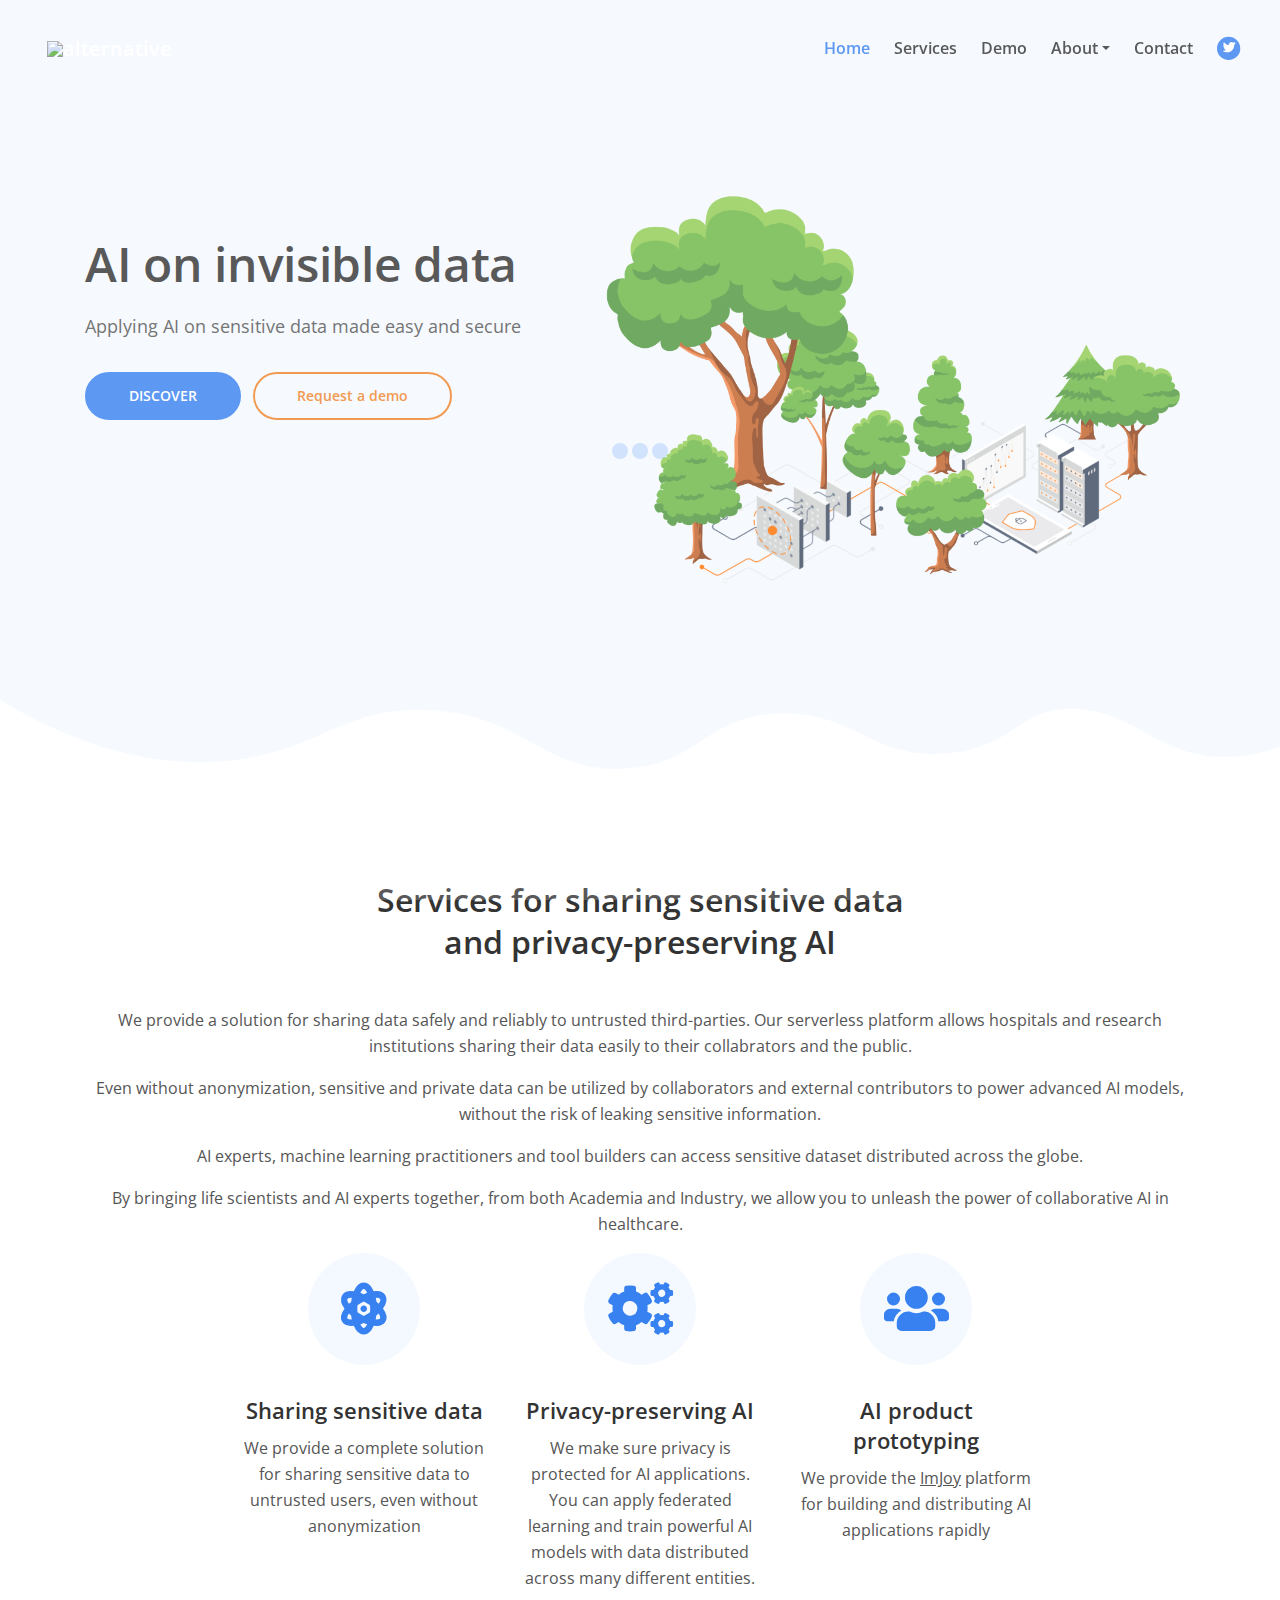
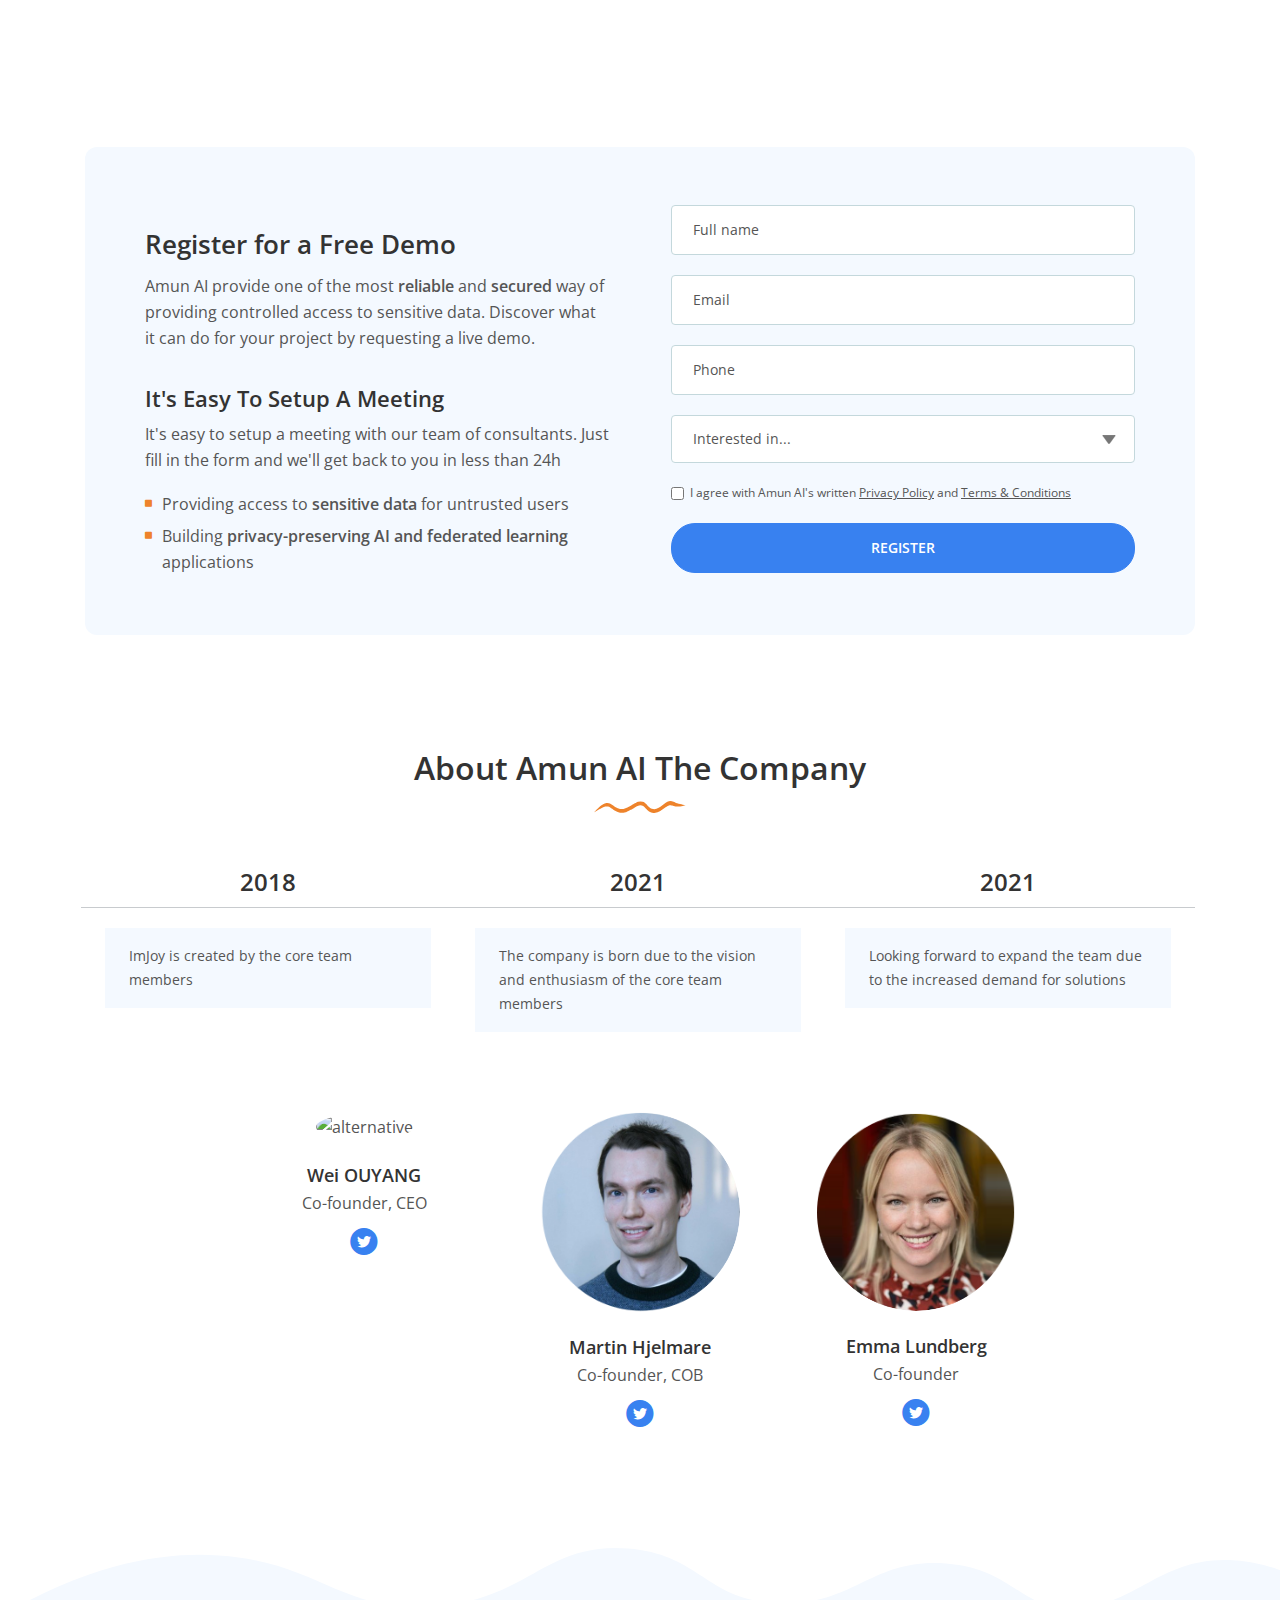
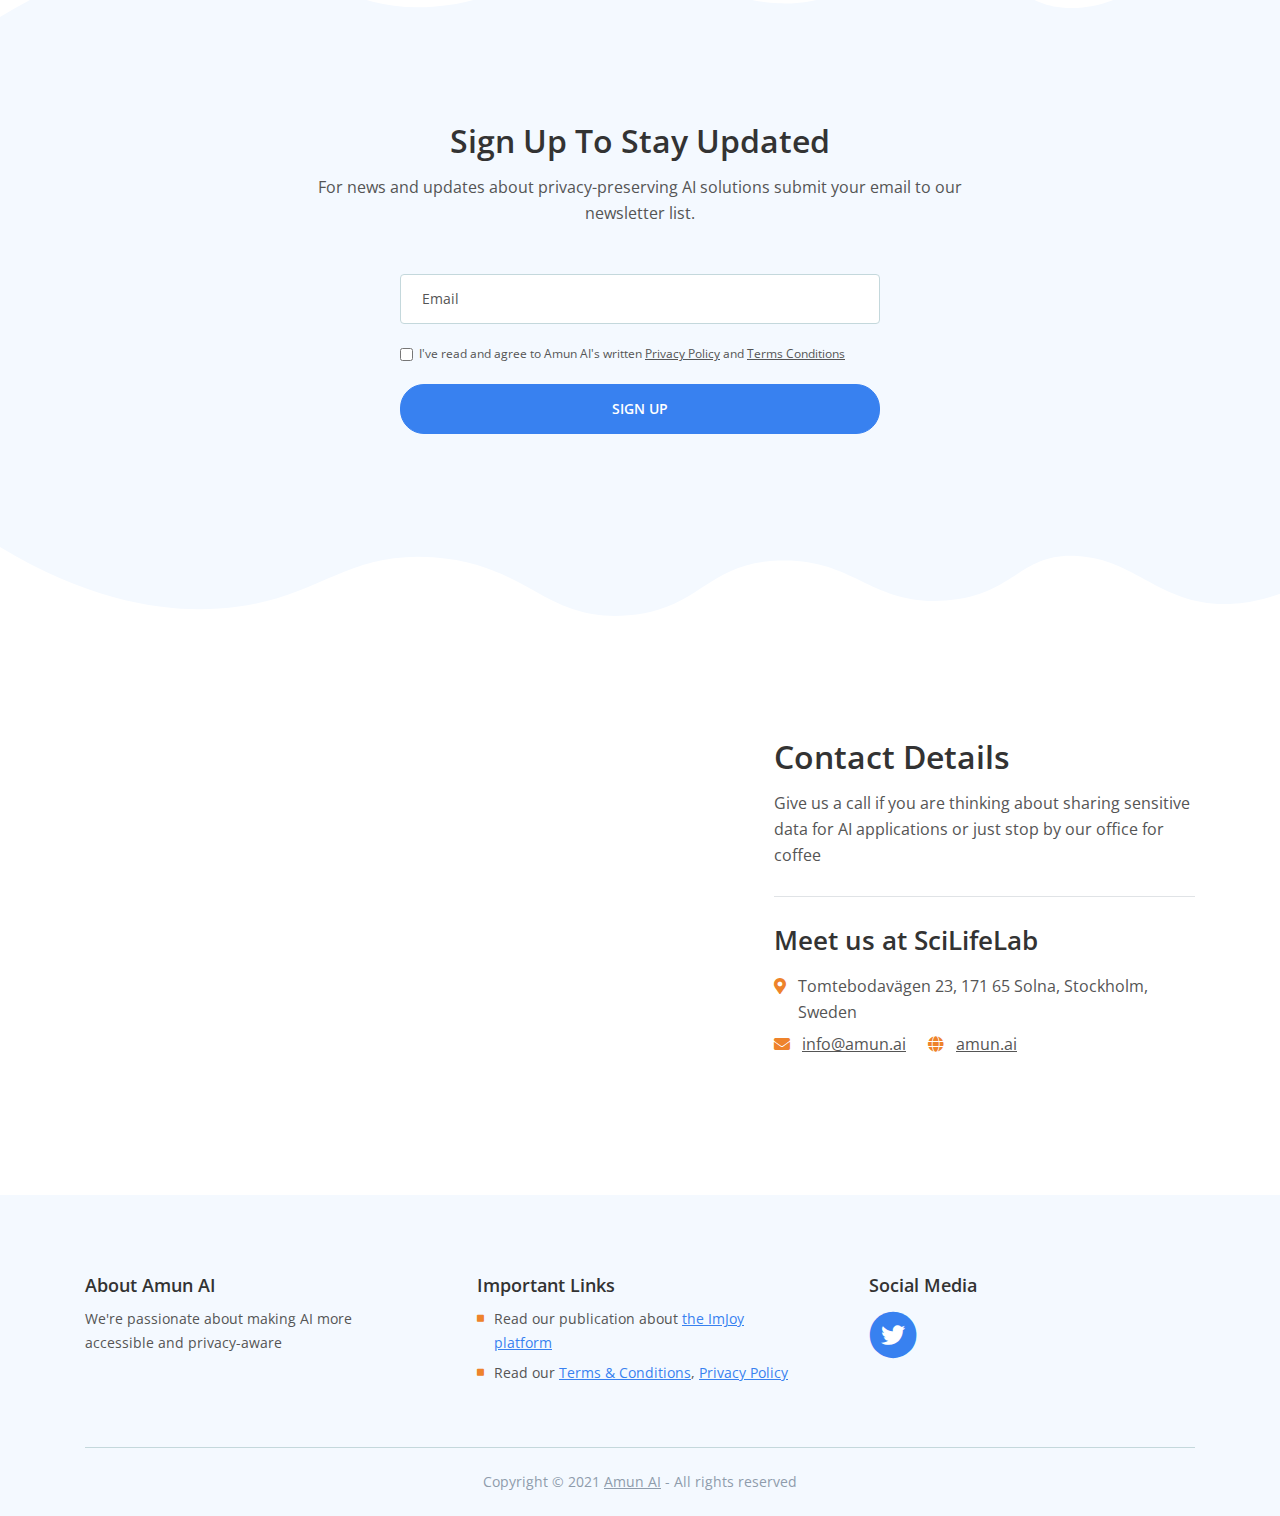
==== commit d2ef14a7: "small fix" ====
--- a/index.html
+++ b/index.html
@@ -105,7 +105,7 @@
                 </ul>
                 <span class="nav-item social-icons">
                     <span class="fa-stack">
-                        <a href="https://twitter.com/AmunAIAB">
+                        <a href="https://twitter.com/AmunAIAB" target="_blank">
                             <i class="fas fa-circle fa-stack-2x"></i>
                             <i class="fab fa-twitter fa-stack-1x"></i>
                         </a>
@@ -272,22 +272,22 @@
                             action="https://formspree.io/f/mpzkneyo"
                             method="POST">
                                 <div class="form-group">
-                                    <input type="text" class="form-control-input" id="rname" name="rname" required>
+                                    <input type="text" class="form-control-input" id="rname" name="name" required>
                                     <label class="label-control" for="rname">Full name</label>
                                     <div class="help-block with-errors"></div>
                                 </div>
                                 <div class="form-group">
-                                    <input type="email" class="form-control-input" id="remail" name="remail" required>
+                                    <input type="email" class="form-control-input" id="remail" name="email" required>
                                     <label class="label-control" for="remail">Email</label>
                                     <div class="help-block with-errors"></div>
                                 </div>
                                 <div class="form-group">
-                                    <input type="text" class="form-control-input" id="rphone" name="rphone" required>
+                                    <input type="text" class="form-control-input" id="rphone" name="phone" required>
                                     <label class="label-control" for="rphone">Phone</label>
                                     <div class="help-block with-errors"></div>
                                 </div>
                                 <div class="form-group">
-                                    <select class="form-control-select" id="rselect" required>
+                                    <select class="form-control-select" id="rselect"  name="interests" required>
                                         <option class="select-option" value="" disabled selected>Interested in...</option>
                                         <option class="select-option" value="sensitive data">Sharing sensitive data</option>
                                         <option class="select-option" value="privacy-preserving AI">Privacy-preserving AI</option>
@@ -296,7 +296,7 @@
                                     <div class="help-block with-errors"></div>
                                 </div>
                                 <div class="form-group checkbox">
-                                    <input type="checkbox" id="rterms" value="Agreed-to-Terms" name="rterms" required>I agree with Amun AI's written <a href="privacy-policy.html">Privacy Policy</a> and <a href="terms-conditions.html">Terms & Conditions</a>
+                                    <input type="checkbox" id="rterms" value="Agreed-to-Terms" name="terms" required>I agree with Amun AI's written <a href="privacy-policy.html">Privacy Policy</a> and <a href="terms-conditions.html">Terms & Conditions</a>
                                     <div class="help-block with-errors"></div>
                                 </div>
                                 <div class="form-group">
@@ -430,12 +430,12 @@
                         action="https://formspree.io/f/mknkeaqk"
                         method="POST">
                         <div class="form-group">
-                            <input type="email" class="form-control-input" id="nemail" required>
+                            <input type="email" class="form-control-input" id="nemail" name="email" required>
                             <label class="label-control" for="nemail">Email</label>
                             <div class="help-block with-errors"></div>
                         </div>
                         <div class="form-group checkbox">
-                            <input type="checkbox" id="nterms" value="Agreed-to-Terms" required>I've read and agree to Amun AI's written <a href="privacy-policy.html">Privacy Policy</a> and <a href="terms-conditions.html">Terms Conditions</a> 
+                            <input type="checkbox" id="nterms" value="Agreed-to-Terms" name="terms" required>I've read and agree to Amun AI's written <a href="privacy-policy.html">Privacy Policy</a> and <a href="terms-conditions.html">Terms Conditions</a> 
                             <div class="help-block with-errors"></div>
                         </div>
                         <div class="form-group">
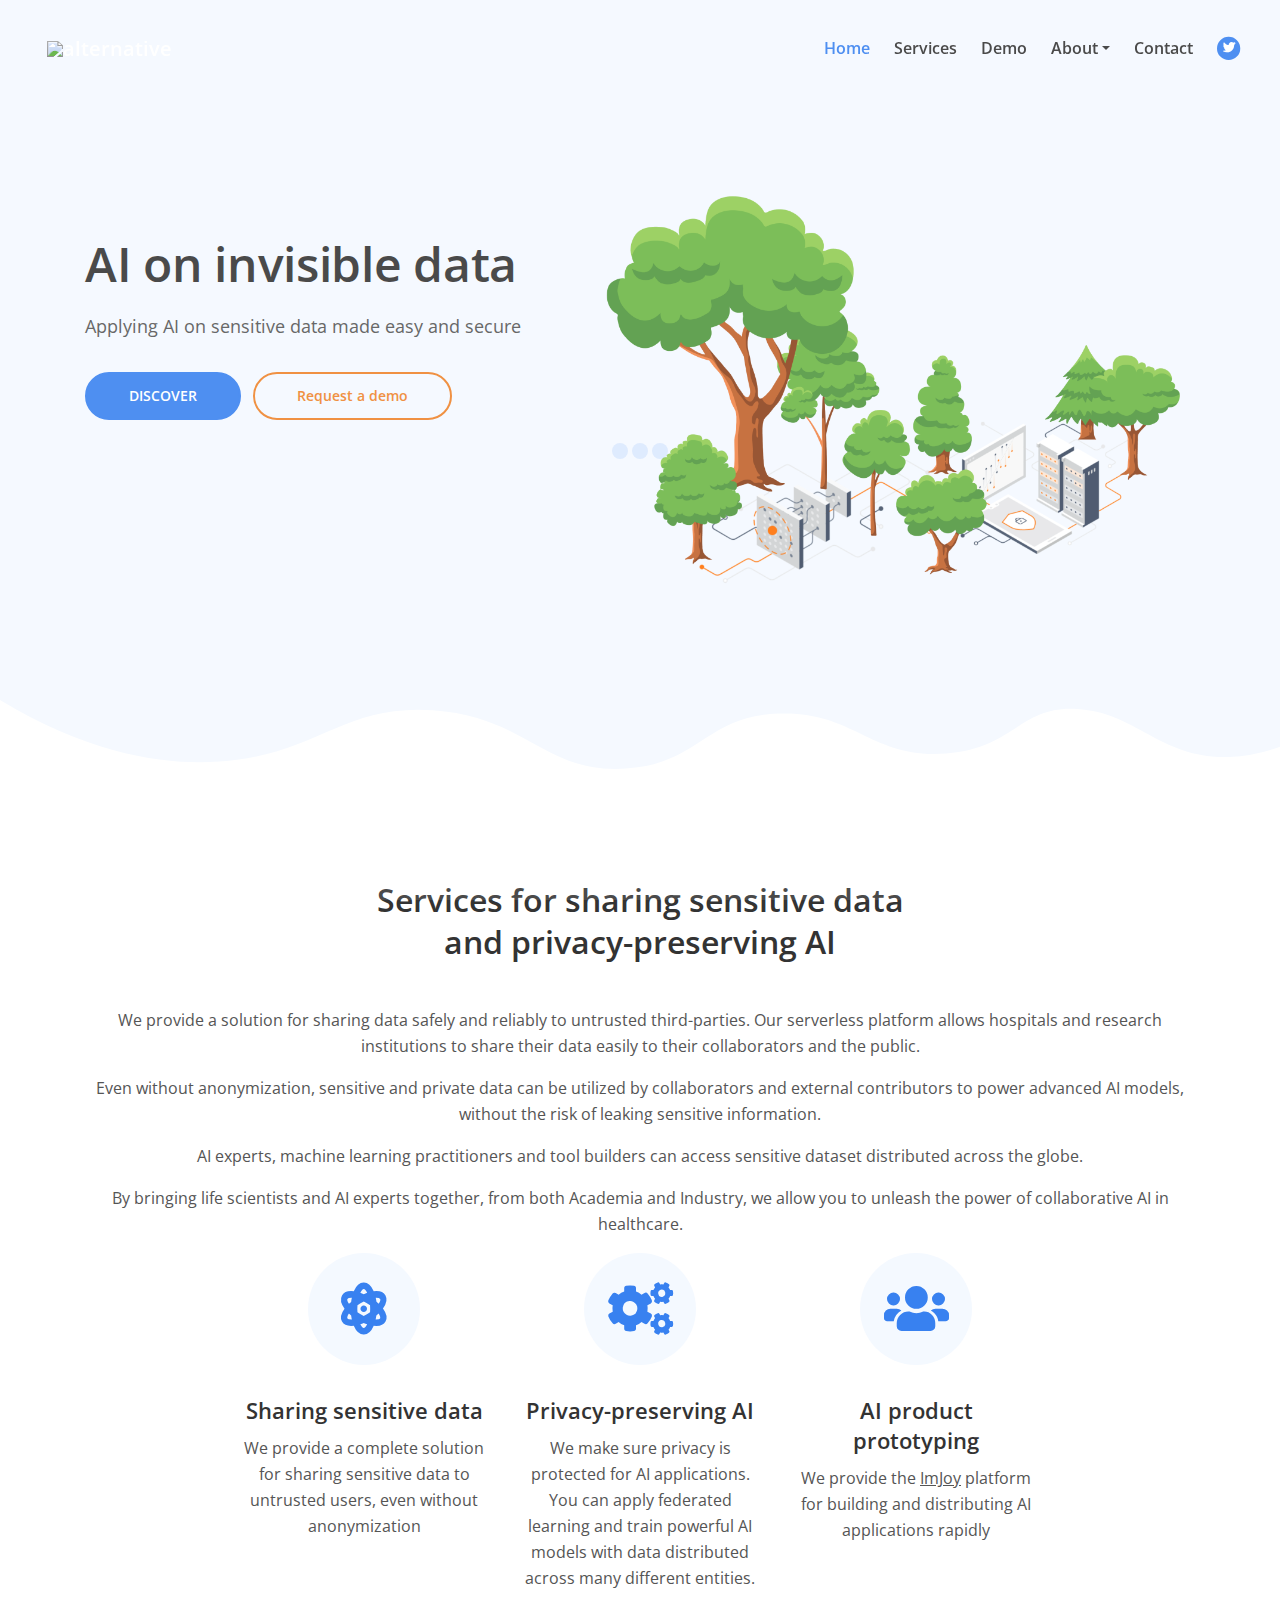
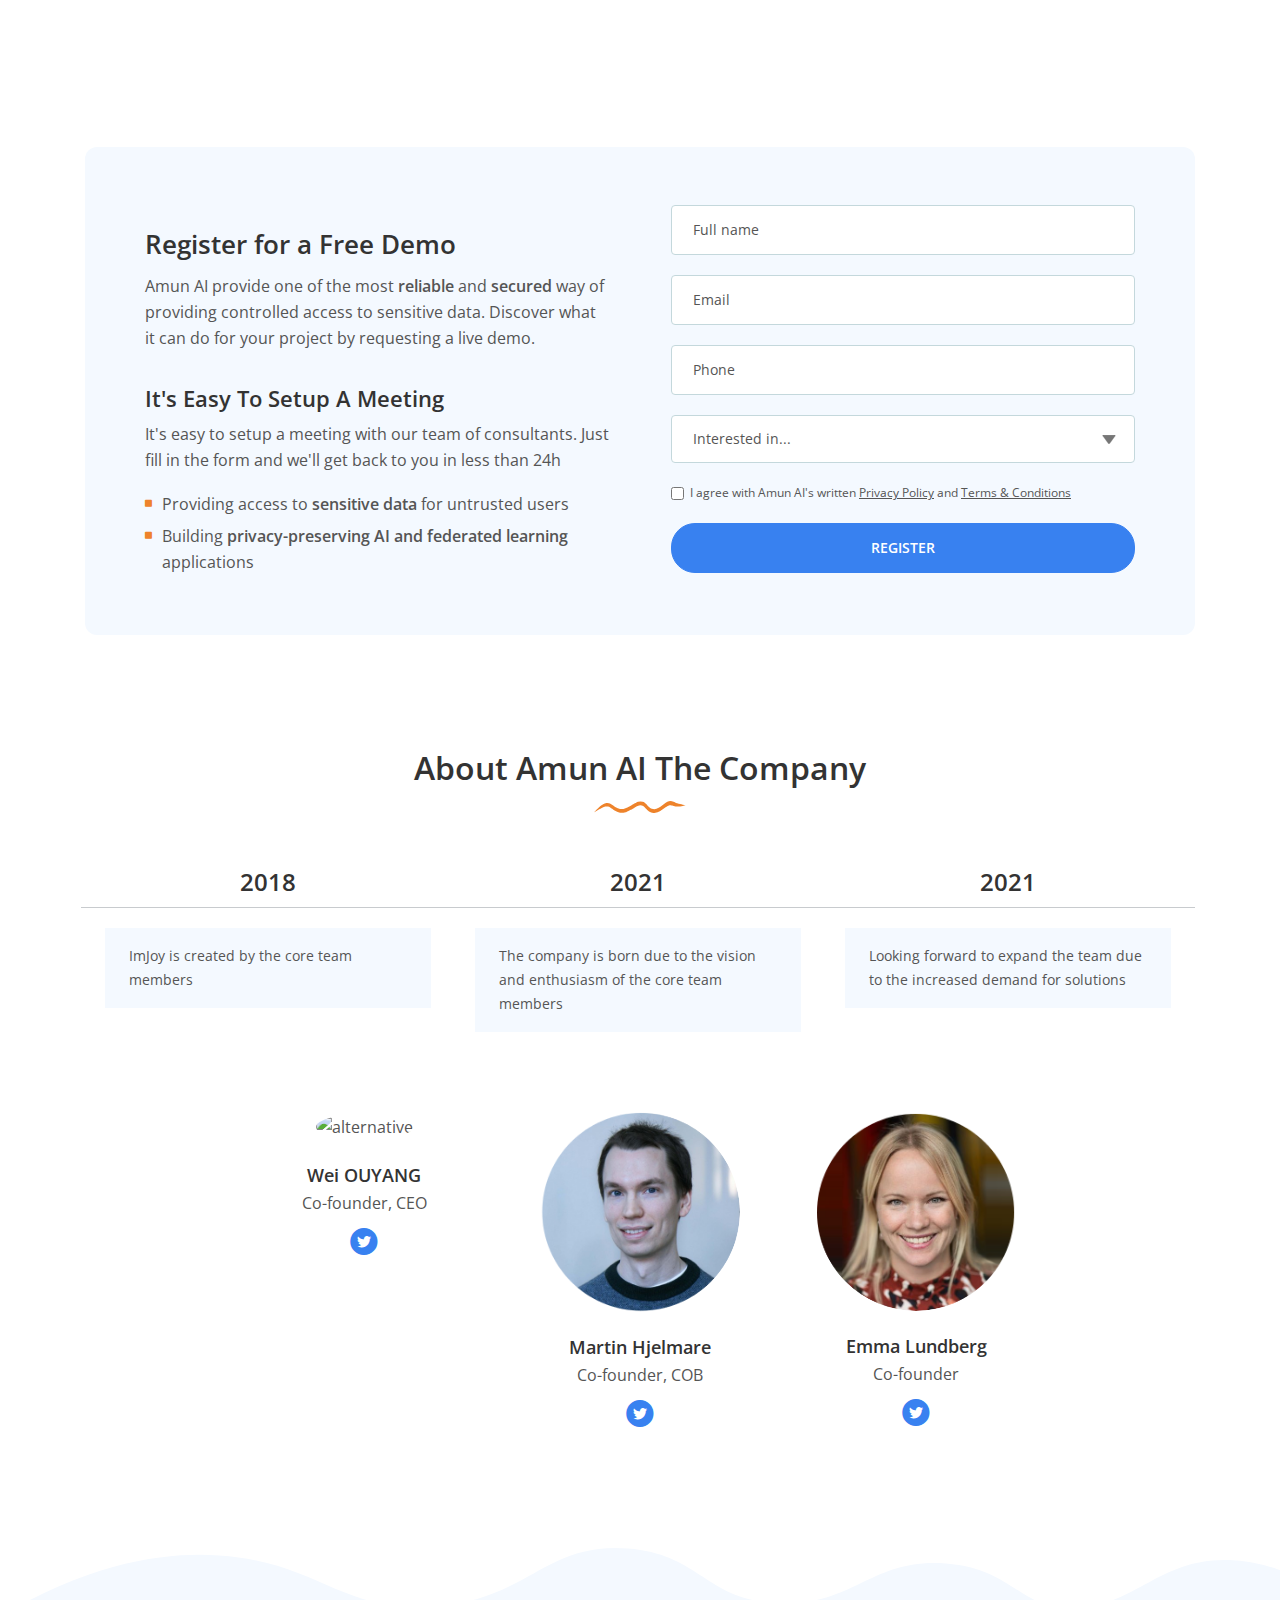
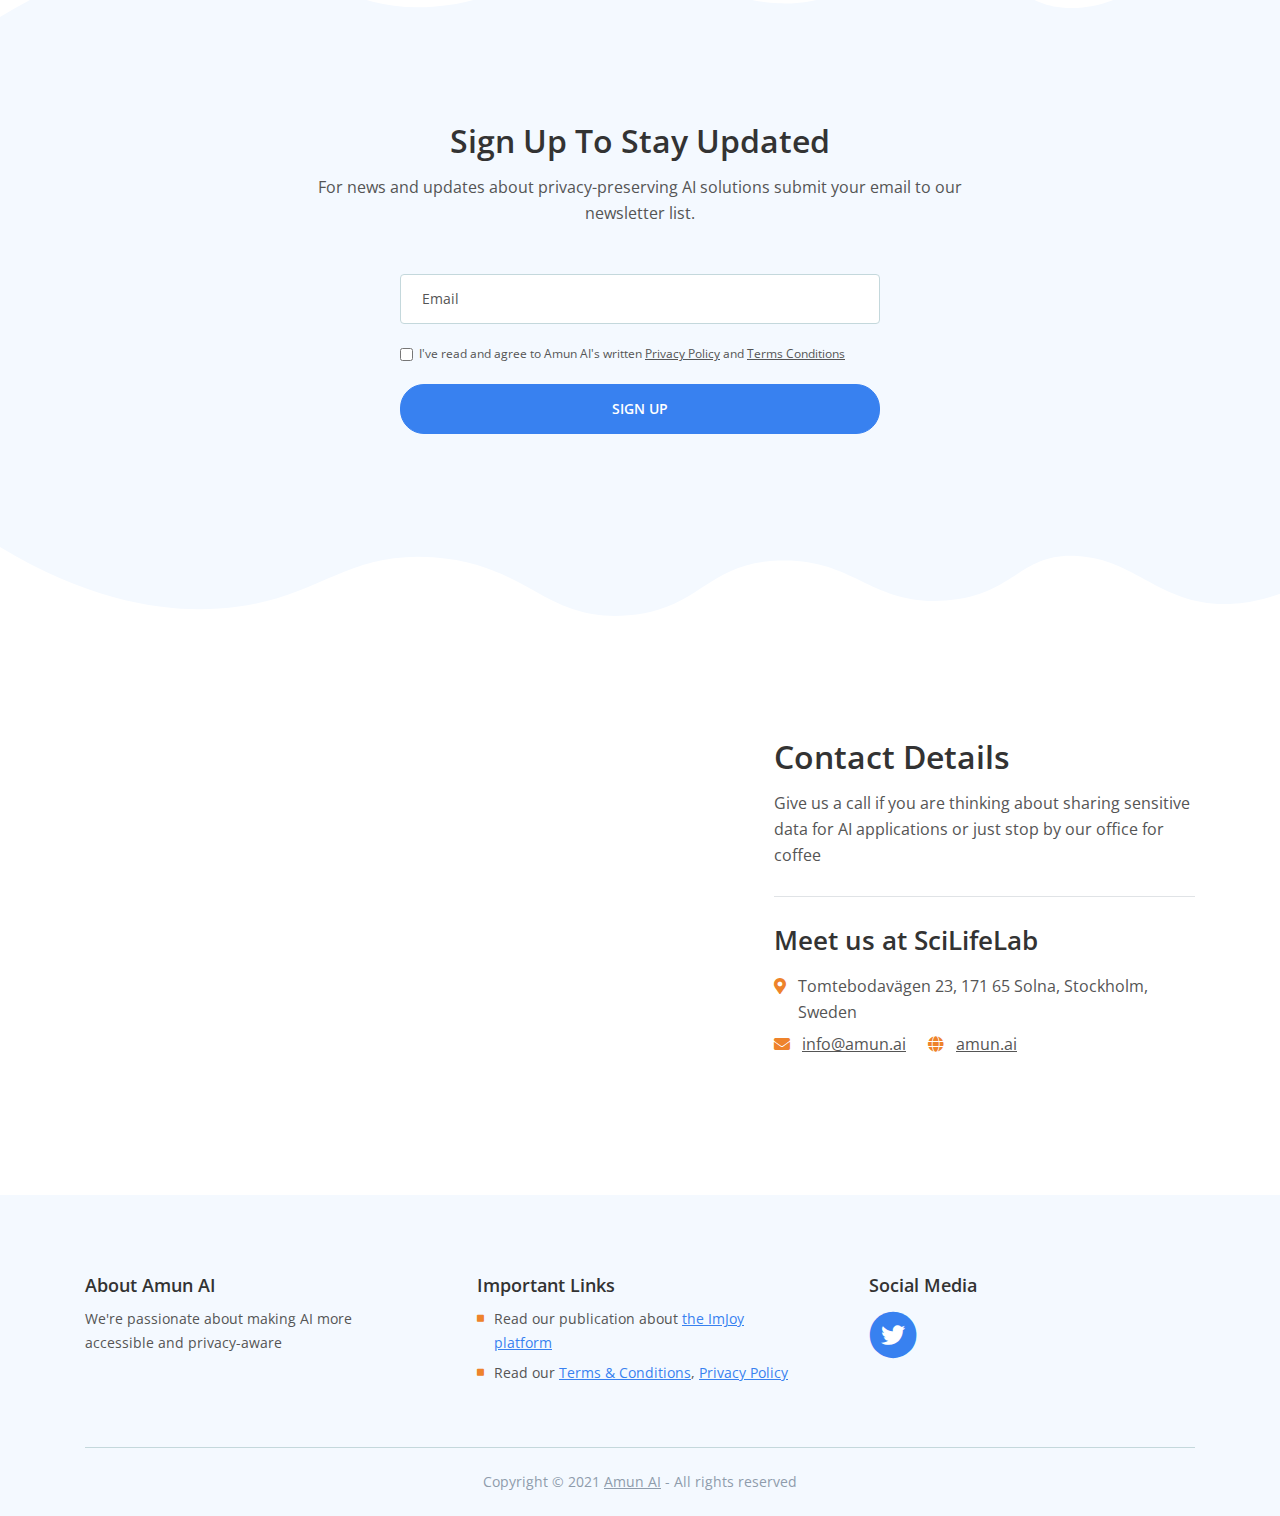
==== commit 1b933bff: "Update index.html" ====
--- a/index.html
+++ b/index.html
@@ -148,7 +148,8 @@
             <div class="row">
                 <div class="col-lg-12">
                     <h2 class="h2-heading">Services for sharing sensitive data and privacy-preserving AI</h2>
-                    <p>We provide a solution for sharing data safely and reliably to untrusted third-parties. Our serverless platform allows hospitals and research institutions sharing their data easily to their collabrators and the public.</p>
+                    <p>We provide a solution for sharing data safely and reliably to untrusted third-parties. Our serverless platform allows hospitals and research institutions to share their data easily to their collaborators and the public.</p>
+
                     <p>Even without anonymization, sensitive and private data can be utilized by collaborators and external contributors to power advanced AI models, without the risk of leaking sensitive information.</p>
                     <p>AI experts, machine learning practitioners and tool builders can access sensitive dataset distributed across the globe.</p>
                     <p>By bringing life scientists and AI experts together, from both Academia and Industry, we allow you to unleash the power of collaborative AI in healthcare.</p>
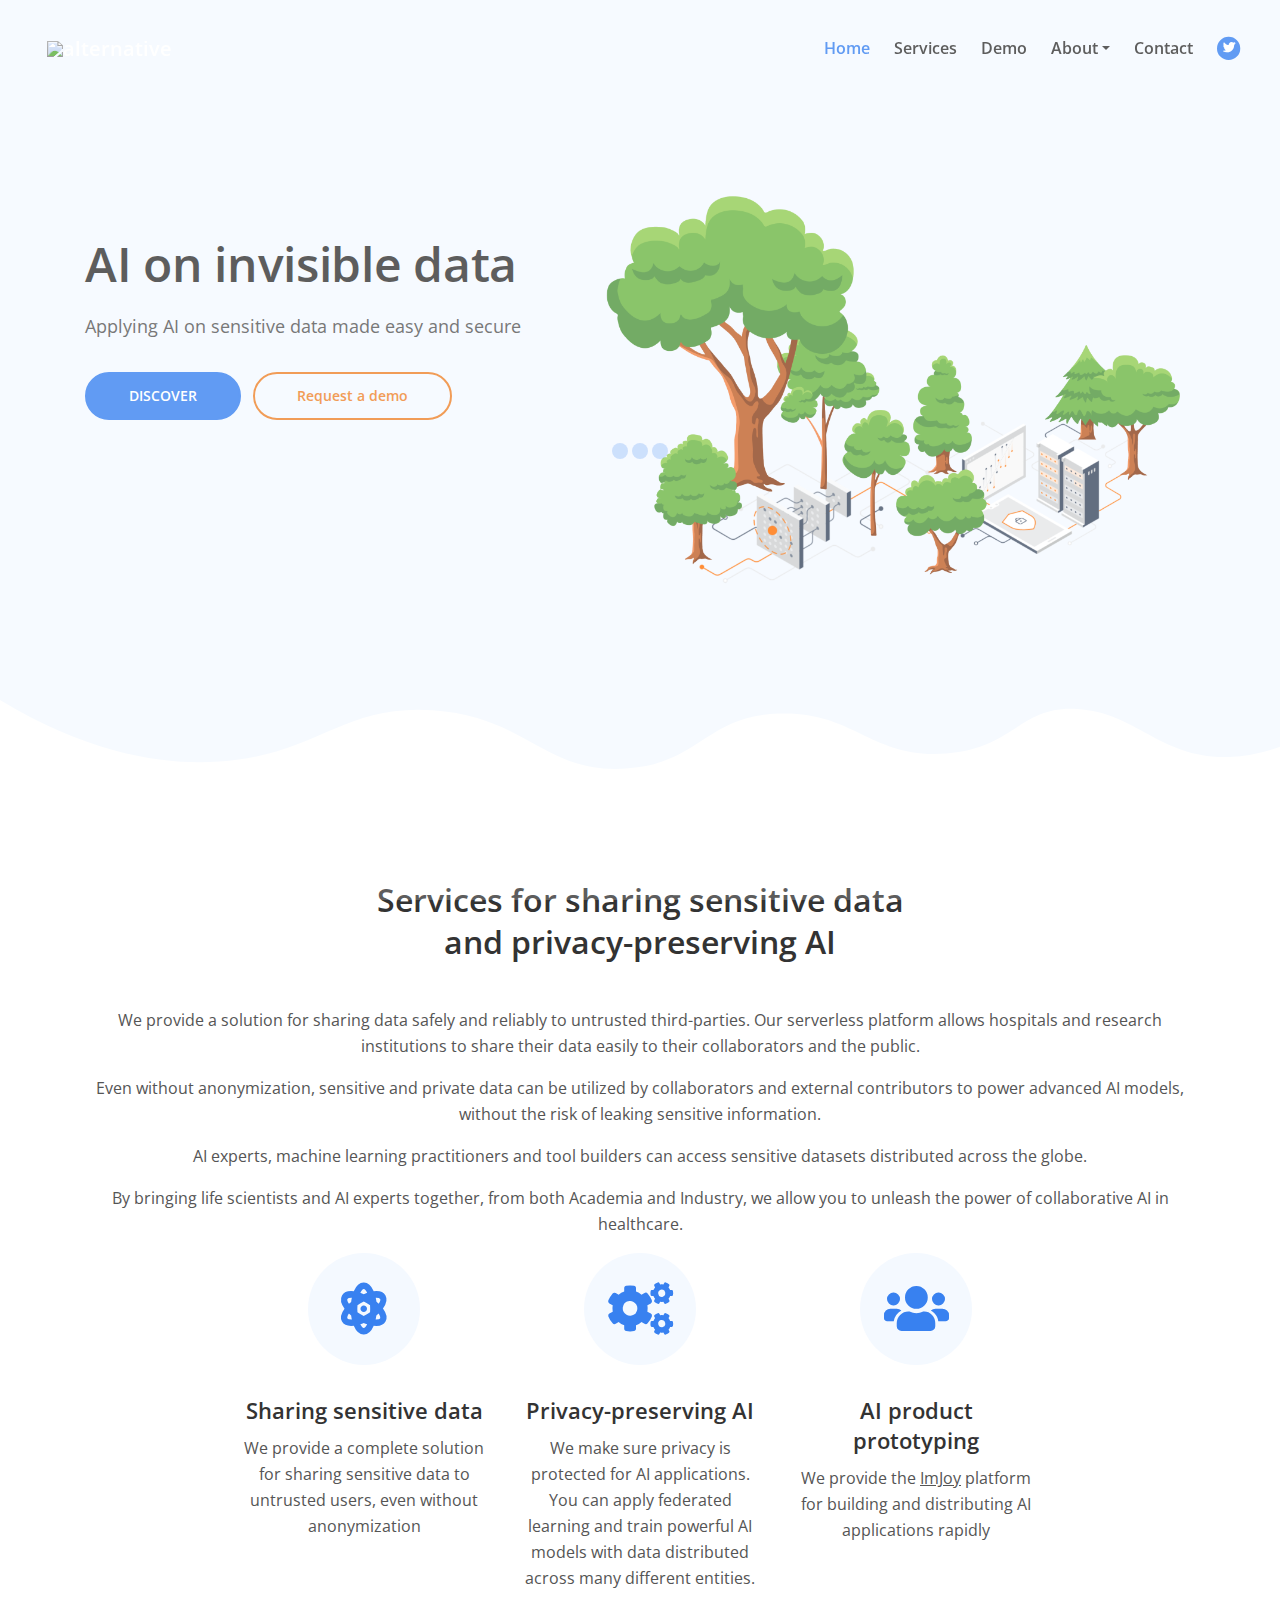
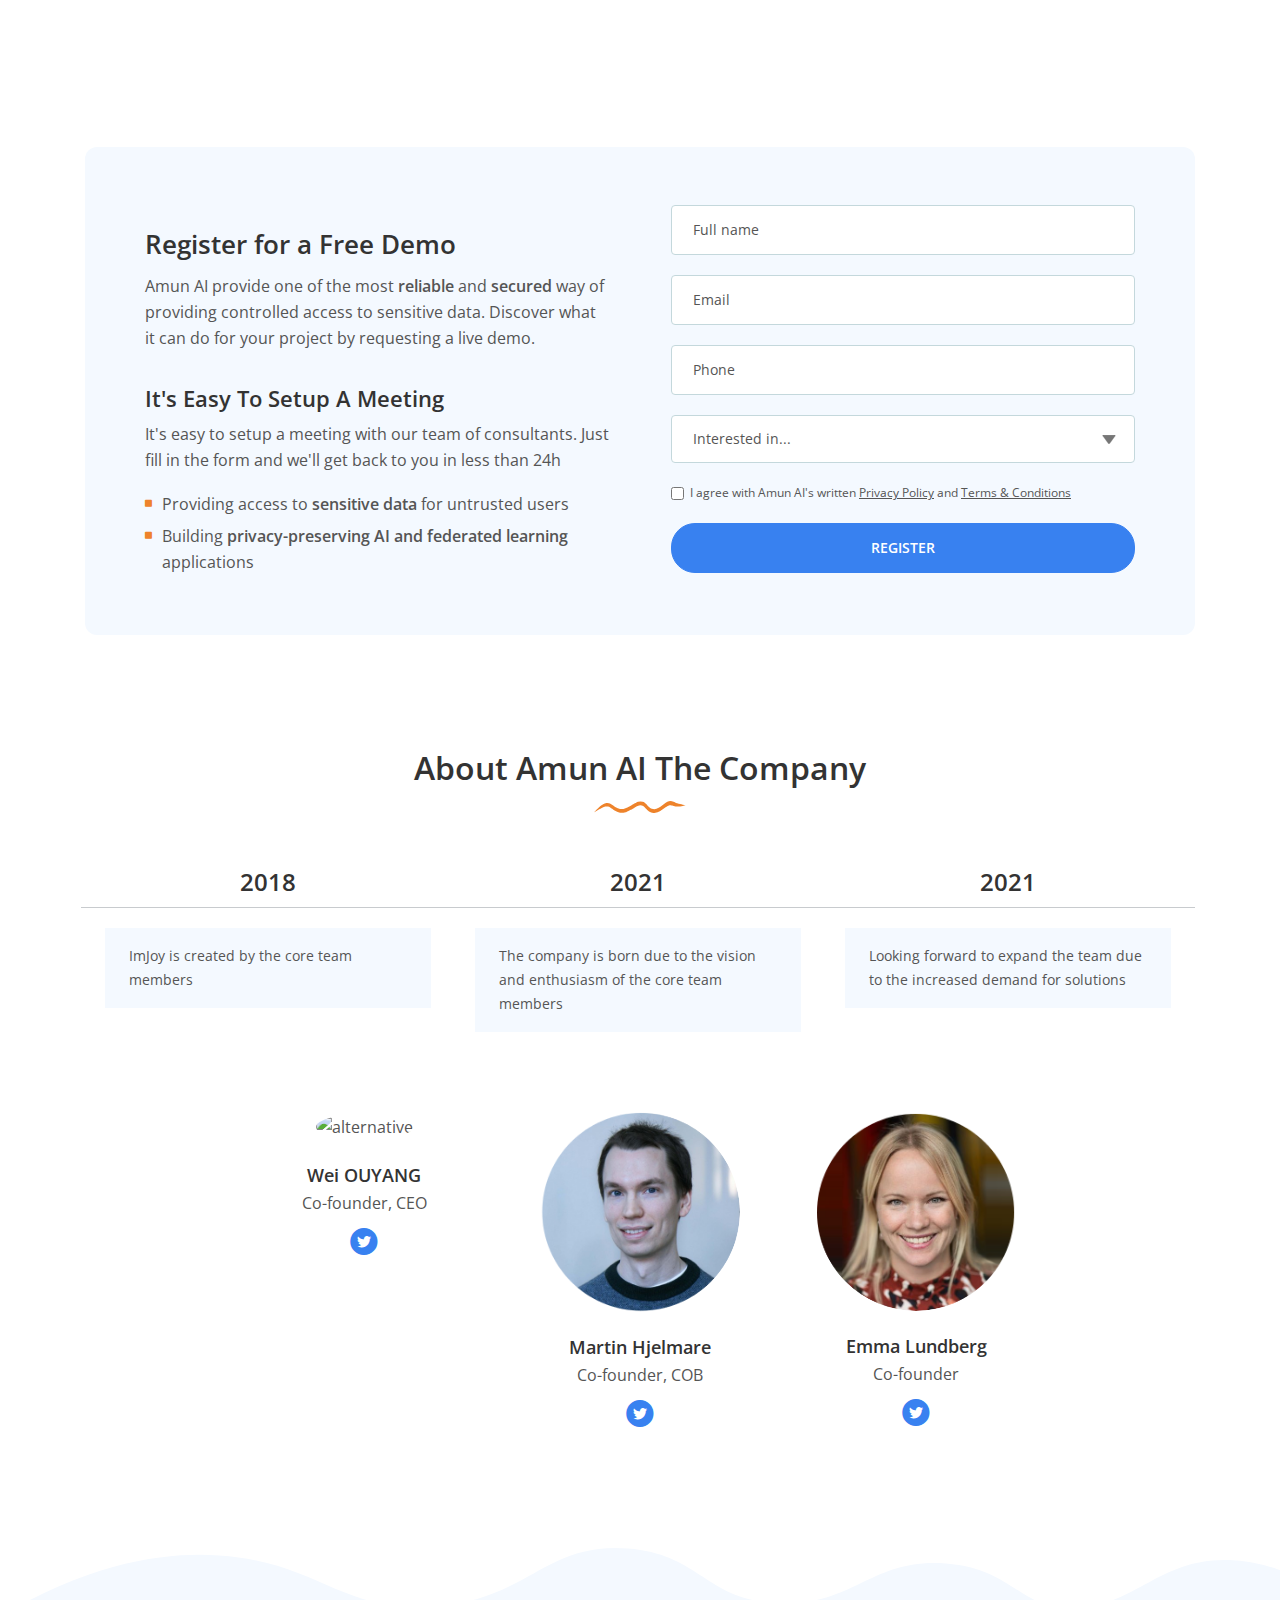
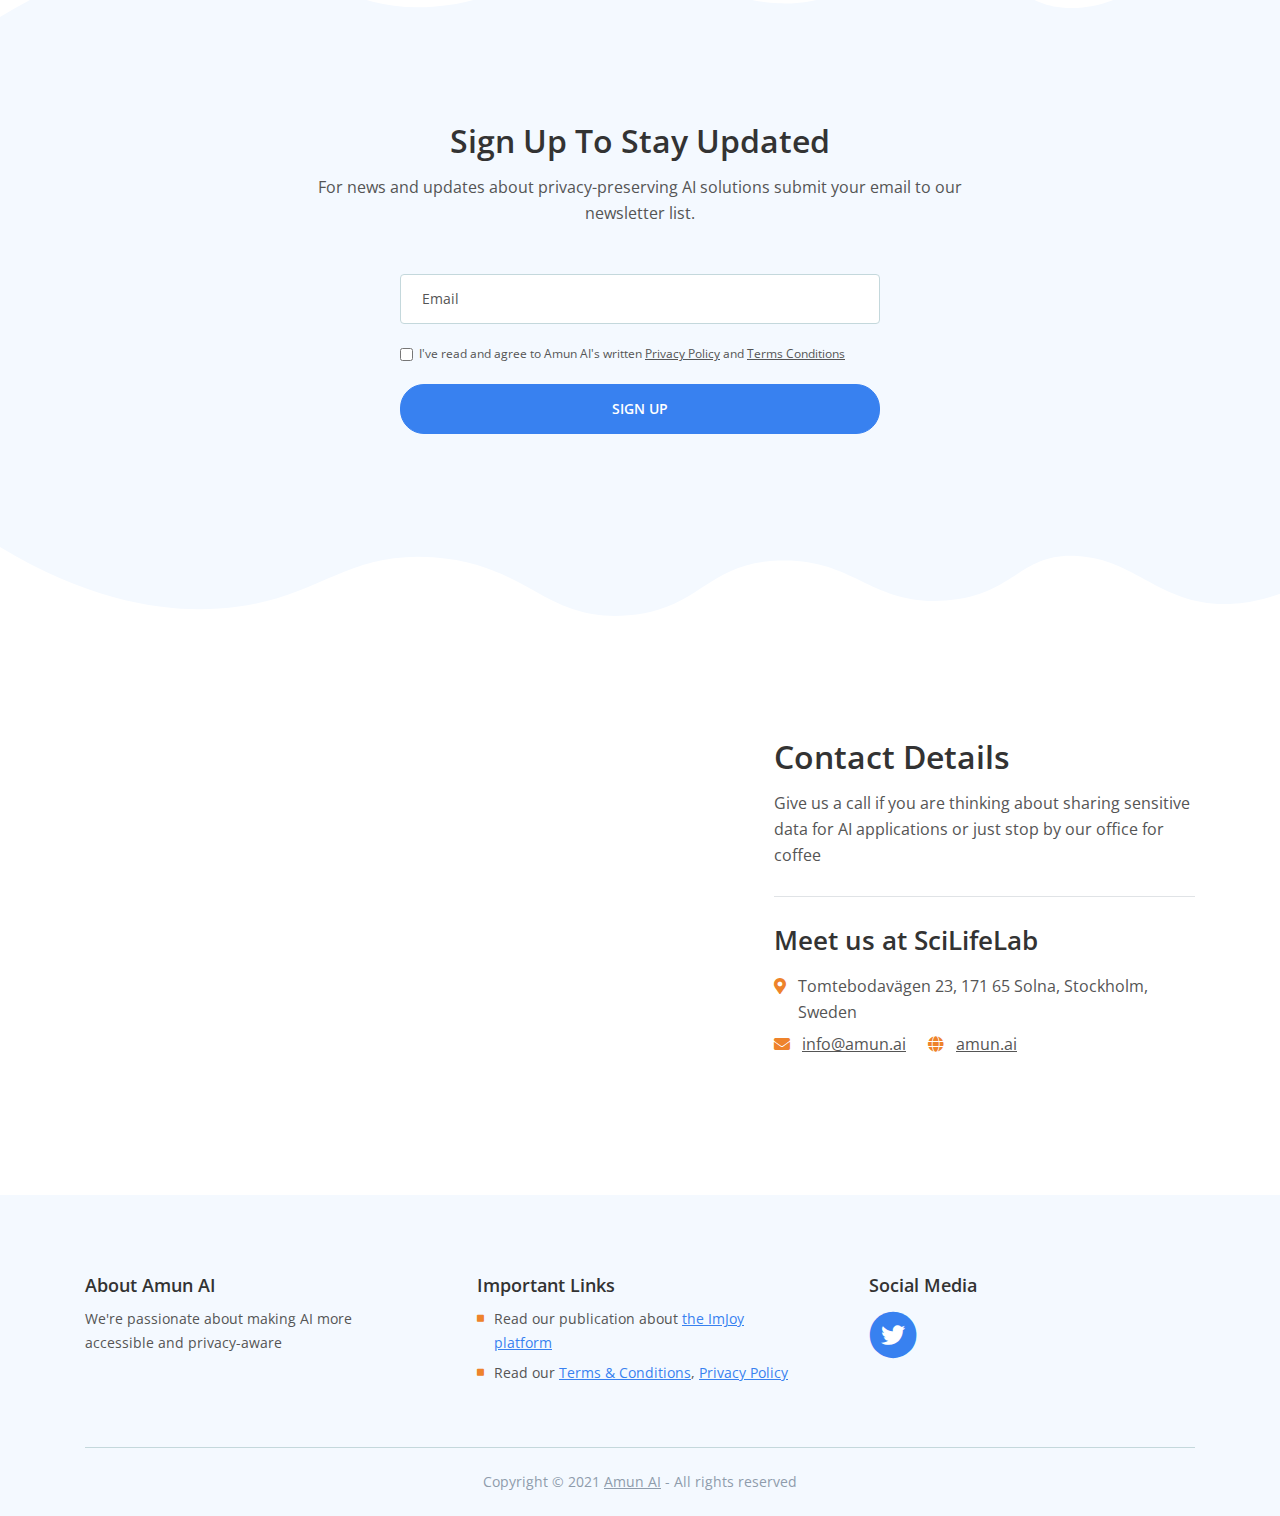
==== commit 9f65ad5e: "Update index.html" ====
--- a/index.html
+++ b/index.html
@@ -151,7 +151,8 @@
                     <p>We provide a solution for sharing data safely and reliably to untrusted third-parties. Our serverless platform allows hospitals and research institutions to share their data easily to their collaborators and the public.</p>
 
                     <p>Even without anonymization, sensitive and private data can be utilized by collaborators and external contributors to power advanced AI models, without the risk of leaking sensitive information.</p>
-                    <p>AI experts, machine learning practitioners and tool builders can access sensitive dataset distributed across the globe.</p>
+                    <p>AI experts, machine learning practitioners and tool builders can access sensitive datasets distributed across the globe.</p>
+
                     <p>By bringing life scientists and AI experts together, from both Academia and Industry, we allow you to unleash the power of collaborative AI in healthcare.</p>
                 </div> <!-- end of col -->
             </div> <!-- end of row -->
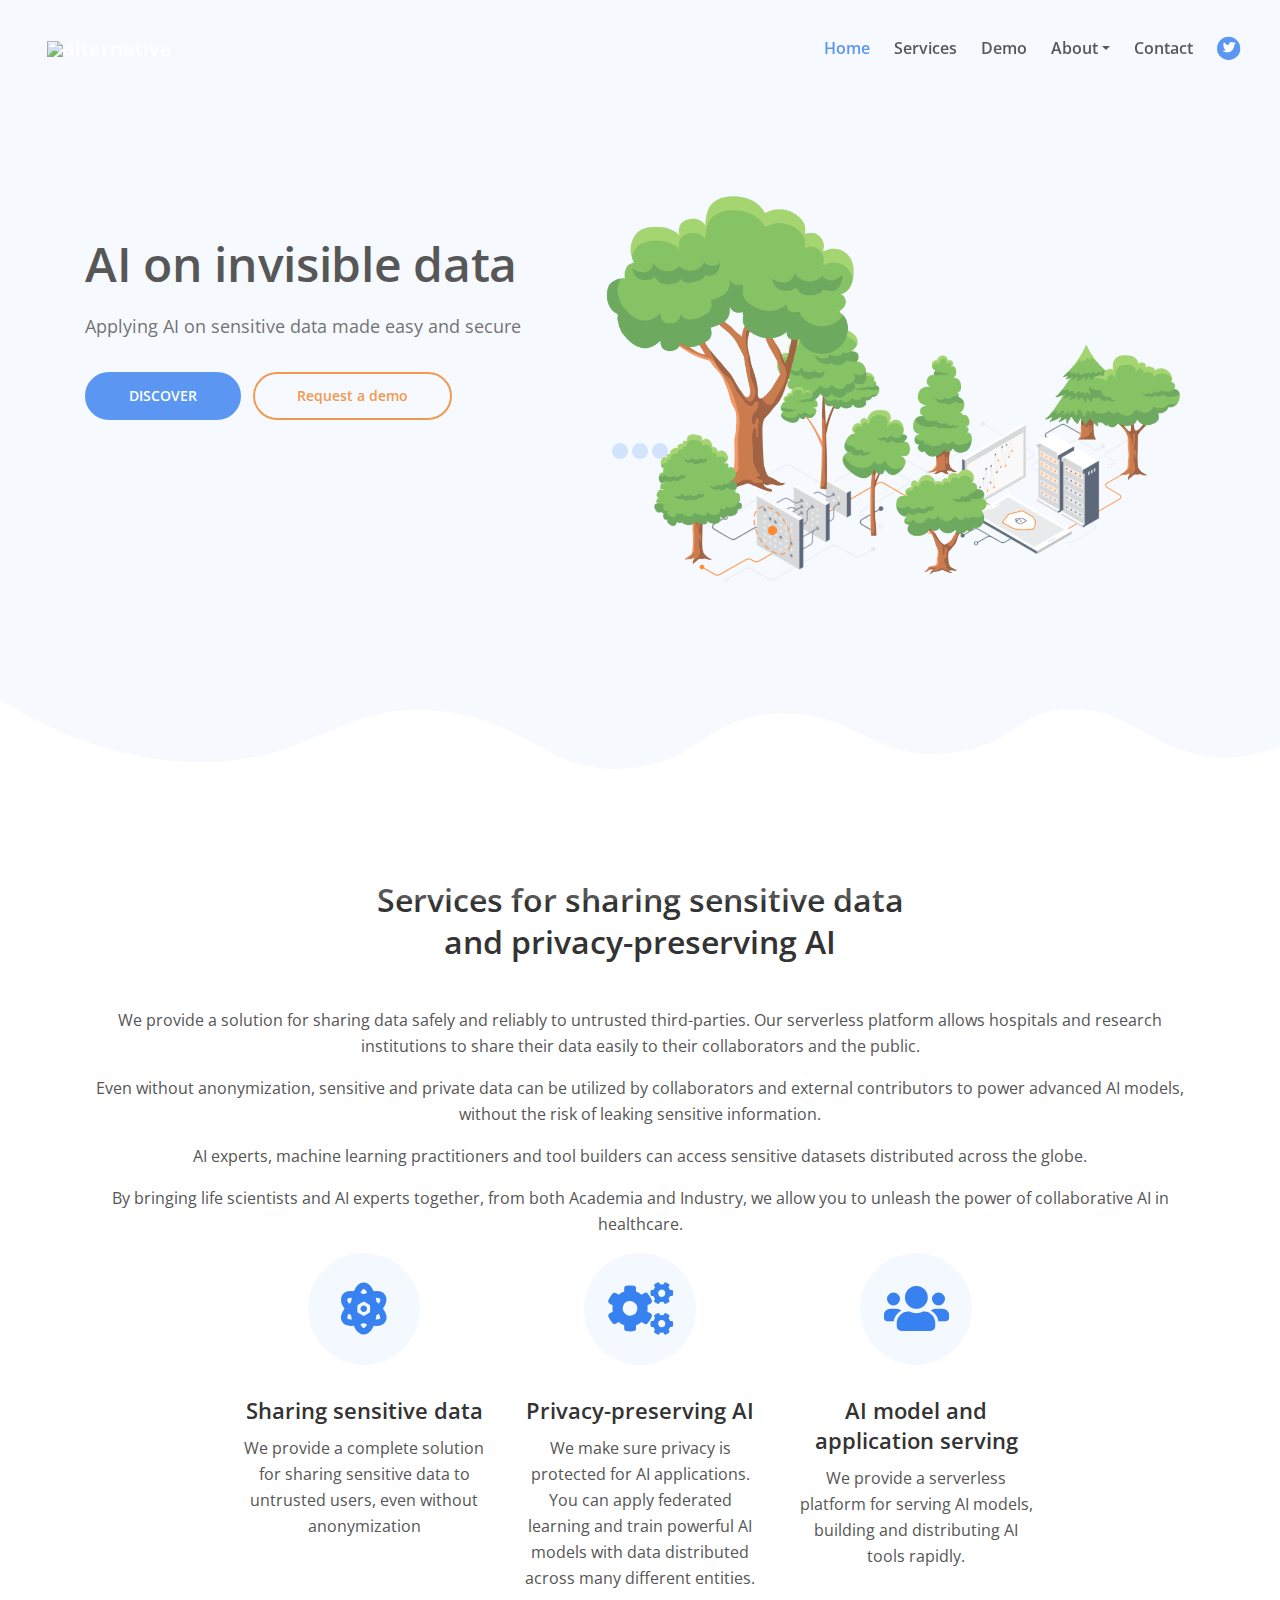
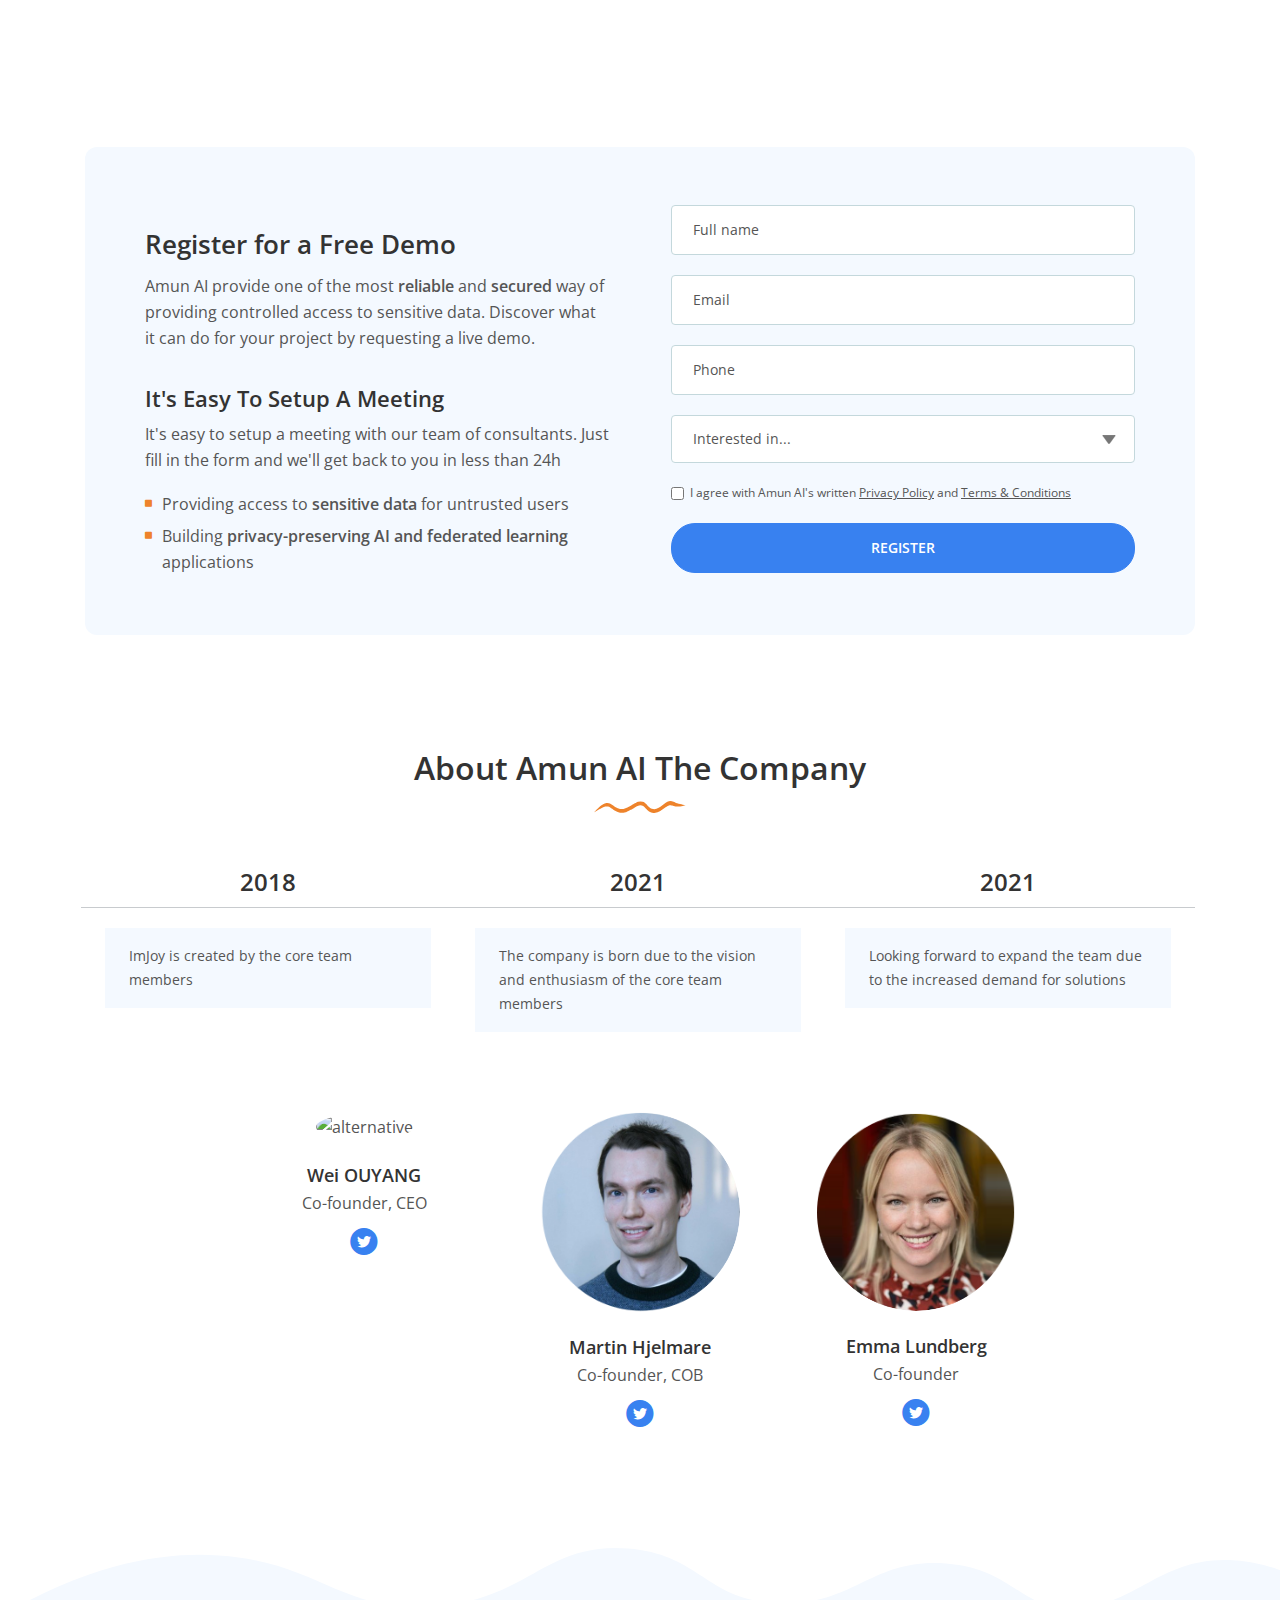
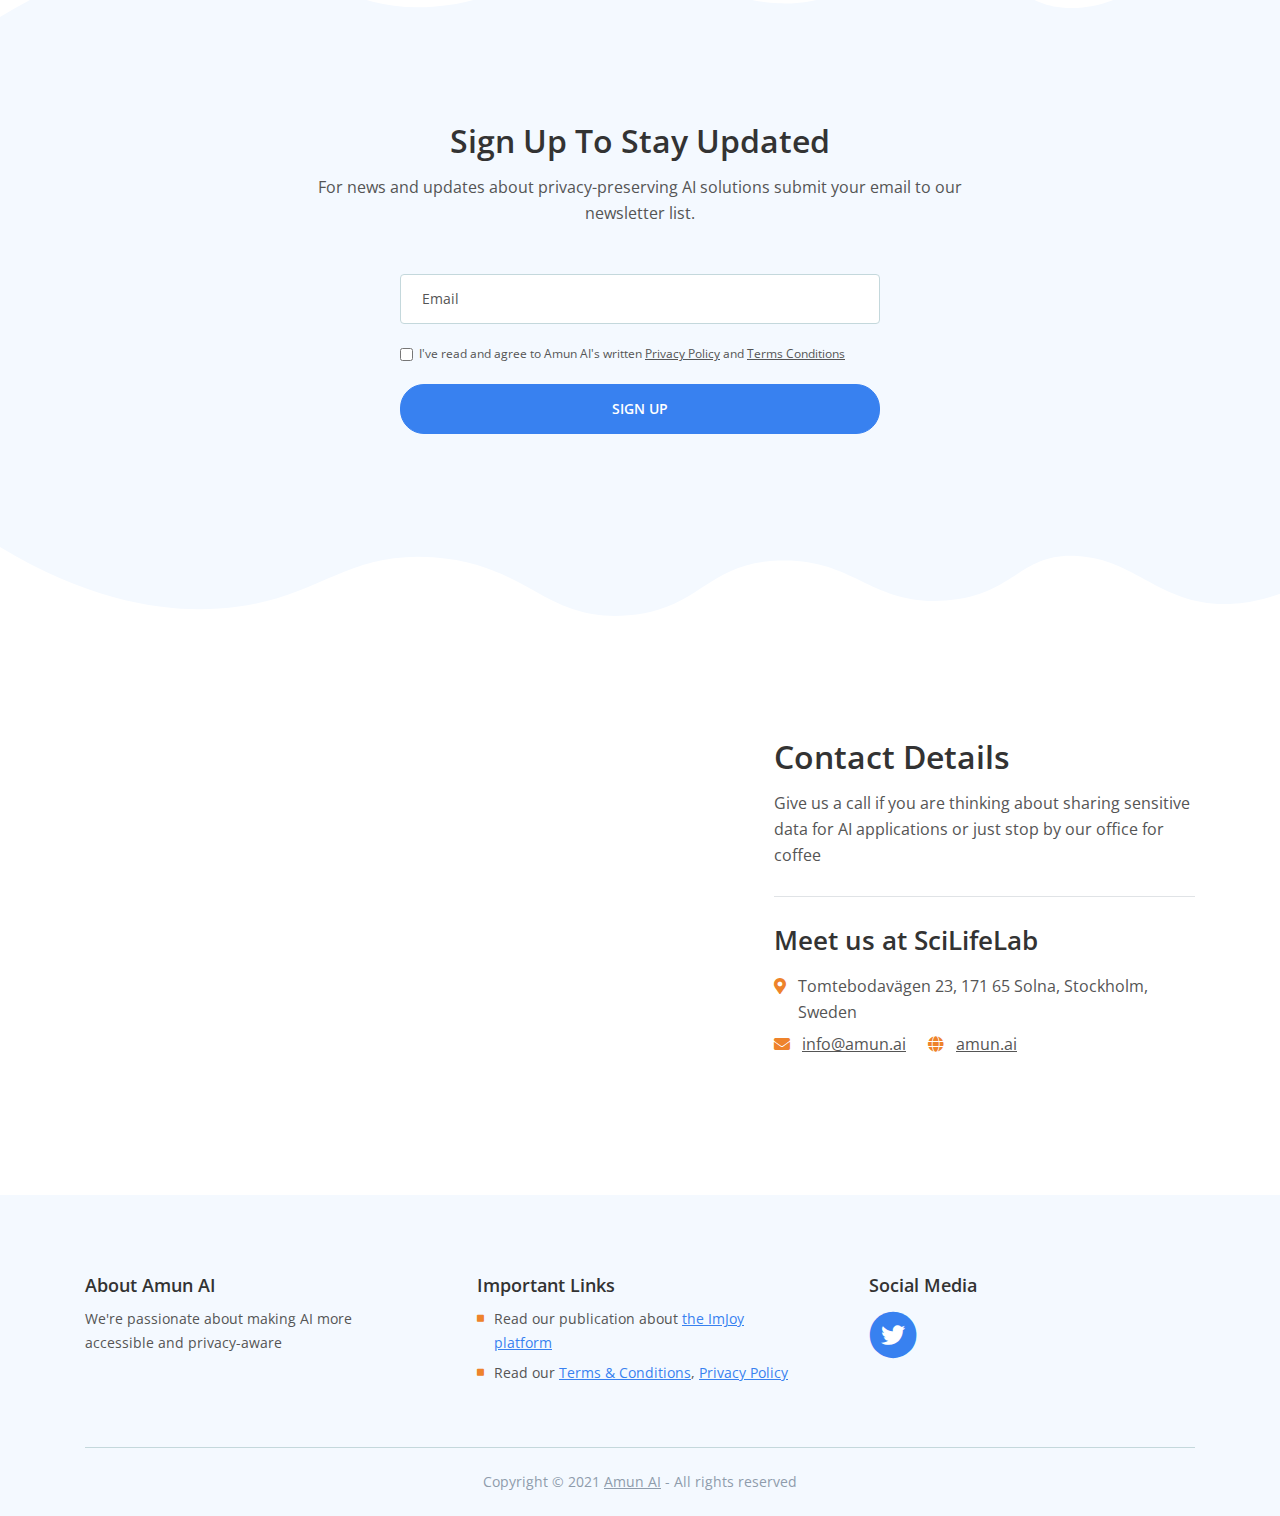
==== commit 52c5ddab: "Improve features" ====
--- a/index.html
+++ b/index.html
@@ -189,8 +189,8 @@
                             <i class="fas fa-users"></i>
                         </div>
                         <div class="card-body">
-                            <h4 class="card-title">AI product prototyping</h4>
-                            <p>We provide the <a href="https://imjoy.io" target="_blank">ImJoy</a> platform for building and distributing AI applications rapidly</p>
+                            <h4 class="card-title">AI model and application serving</h4>
+                            <p>We provide a serverless platform for serving AI models, building and distributing AI tools rapidly.</p>
                         </div>
                     </div>
                     <!-- end of card -->
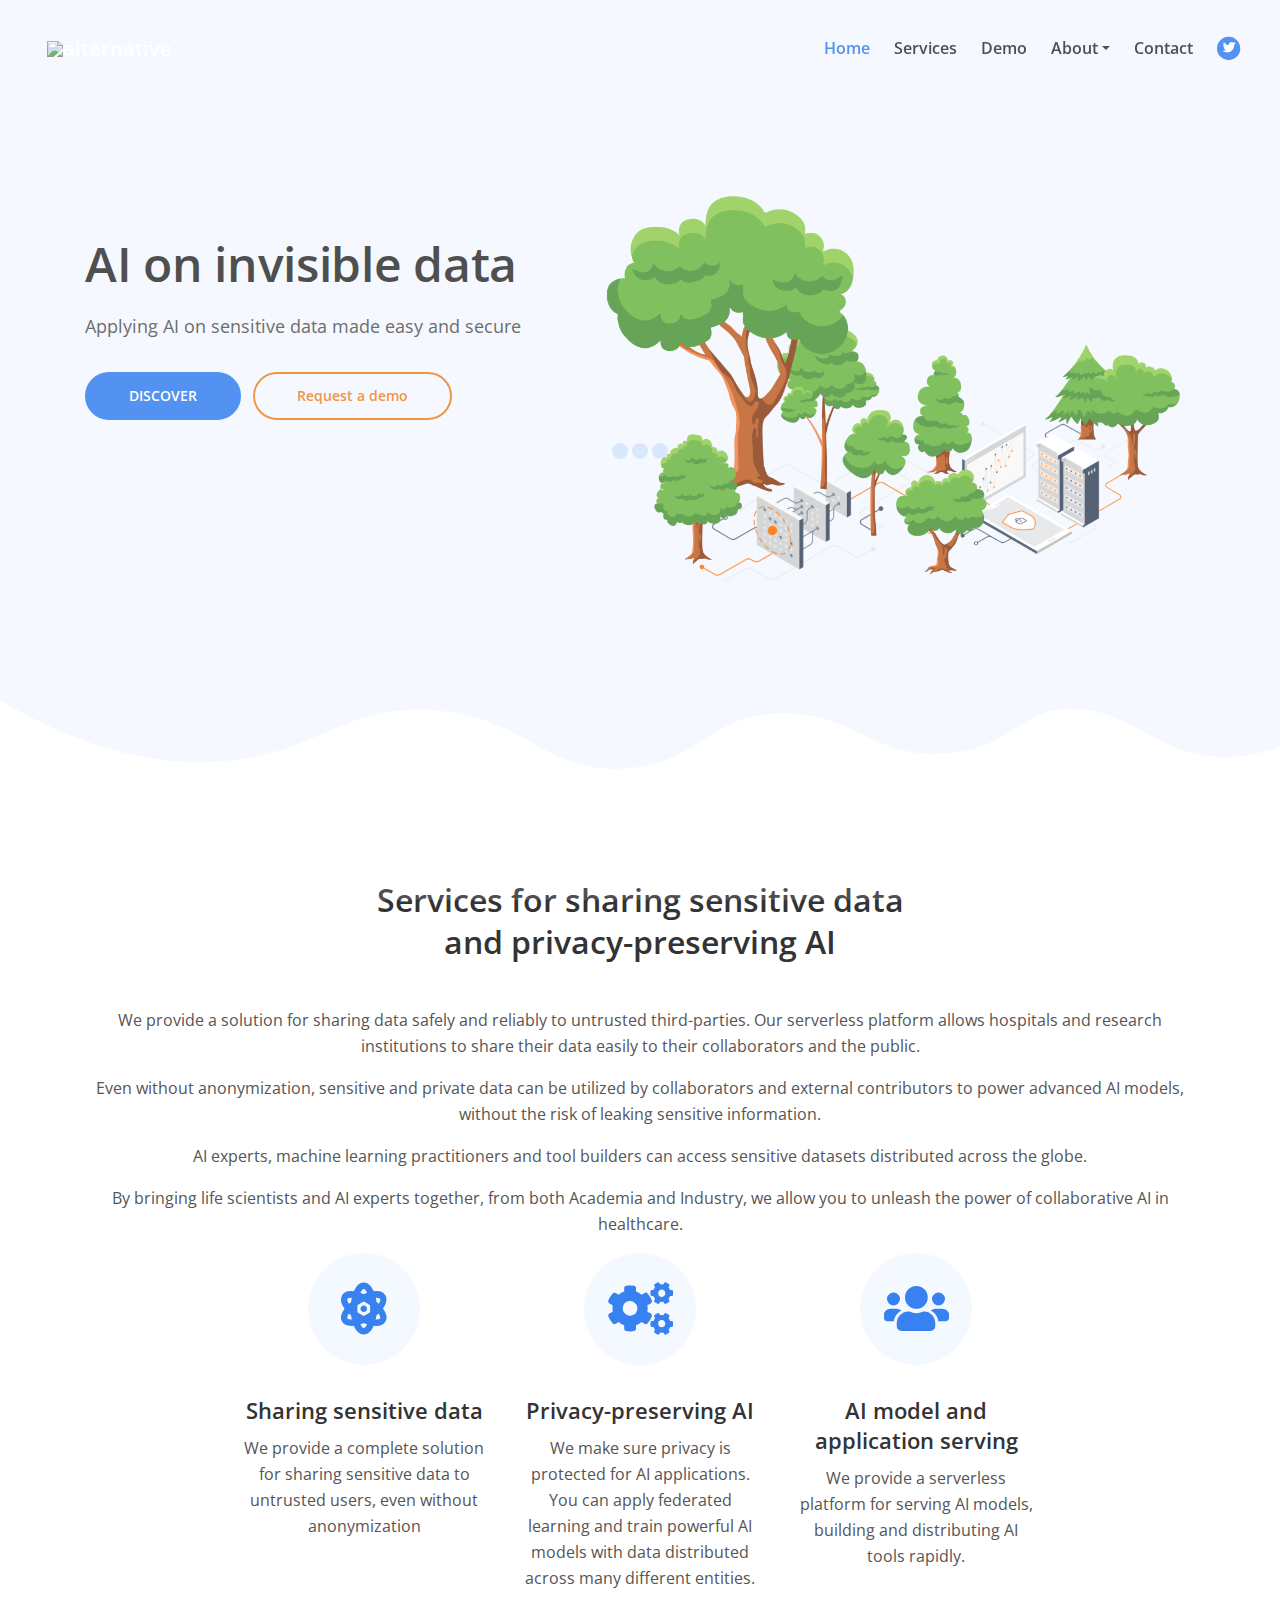
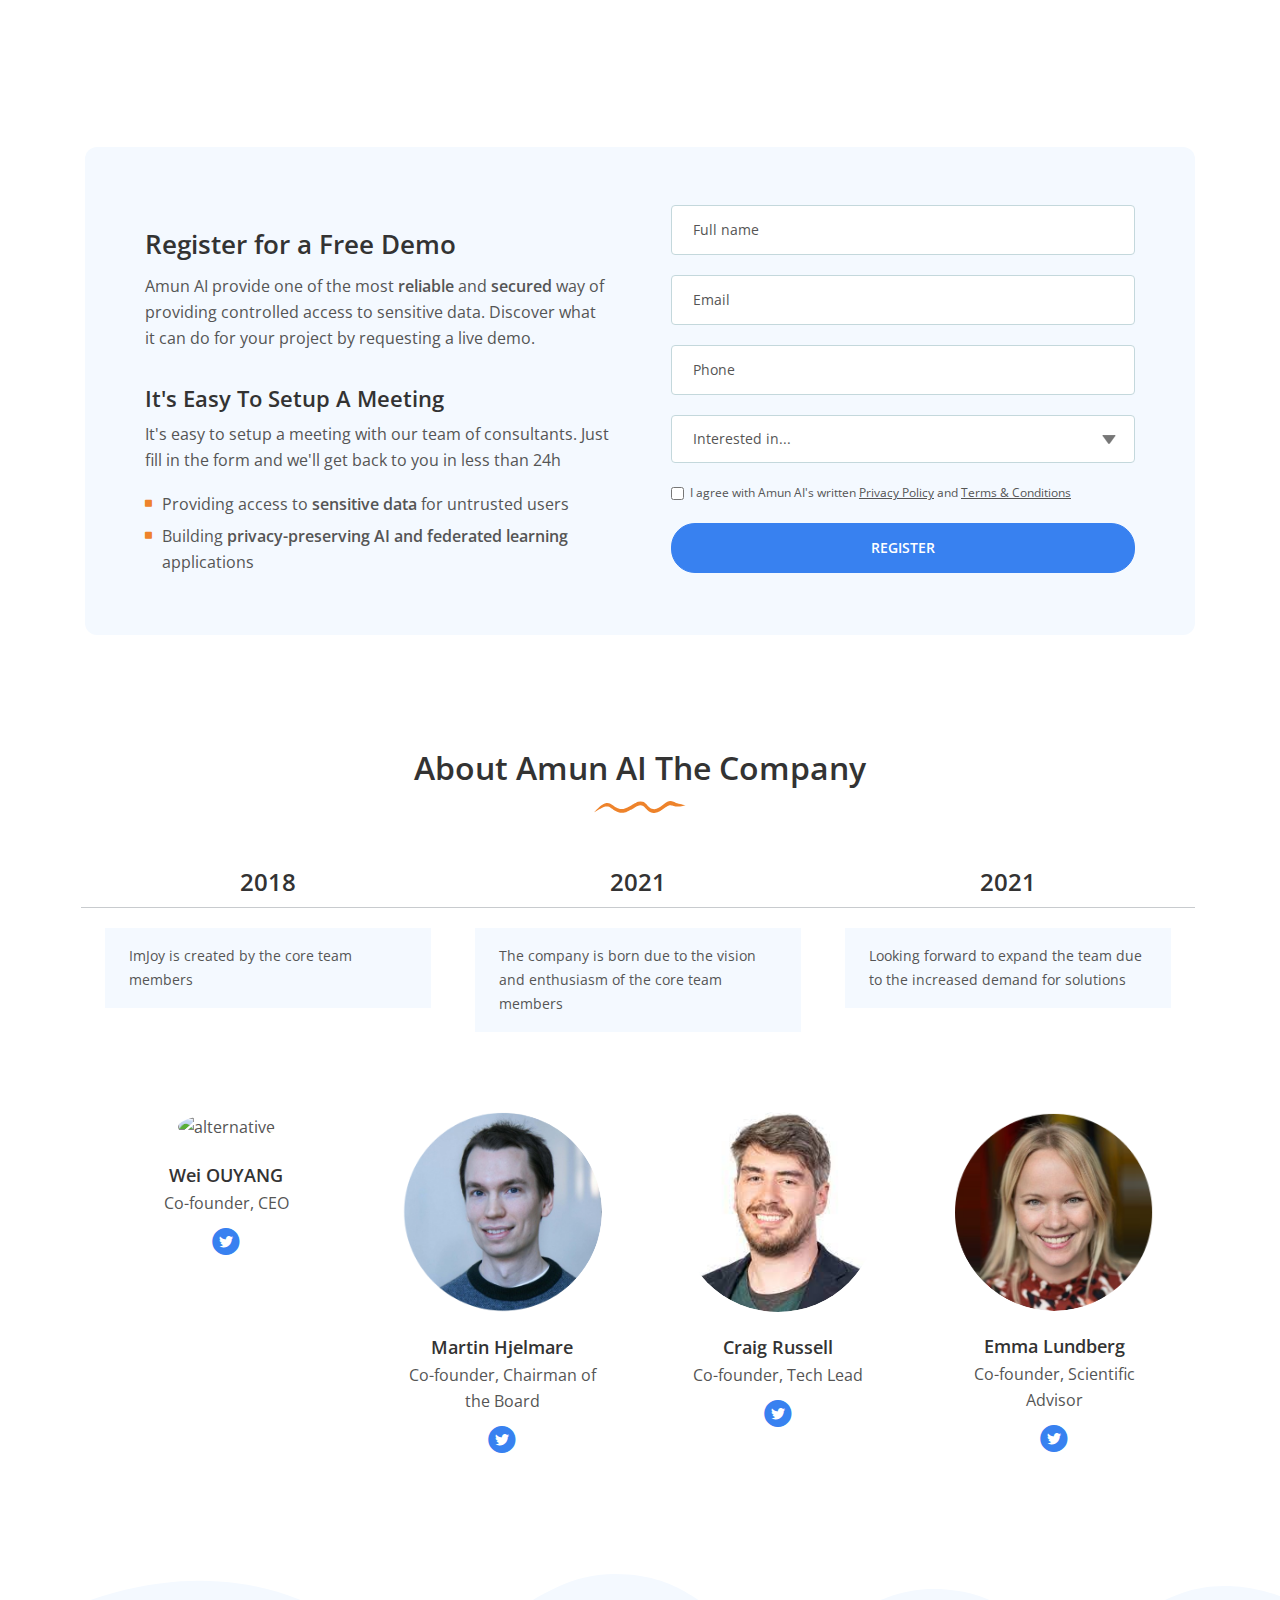
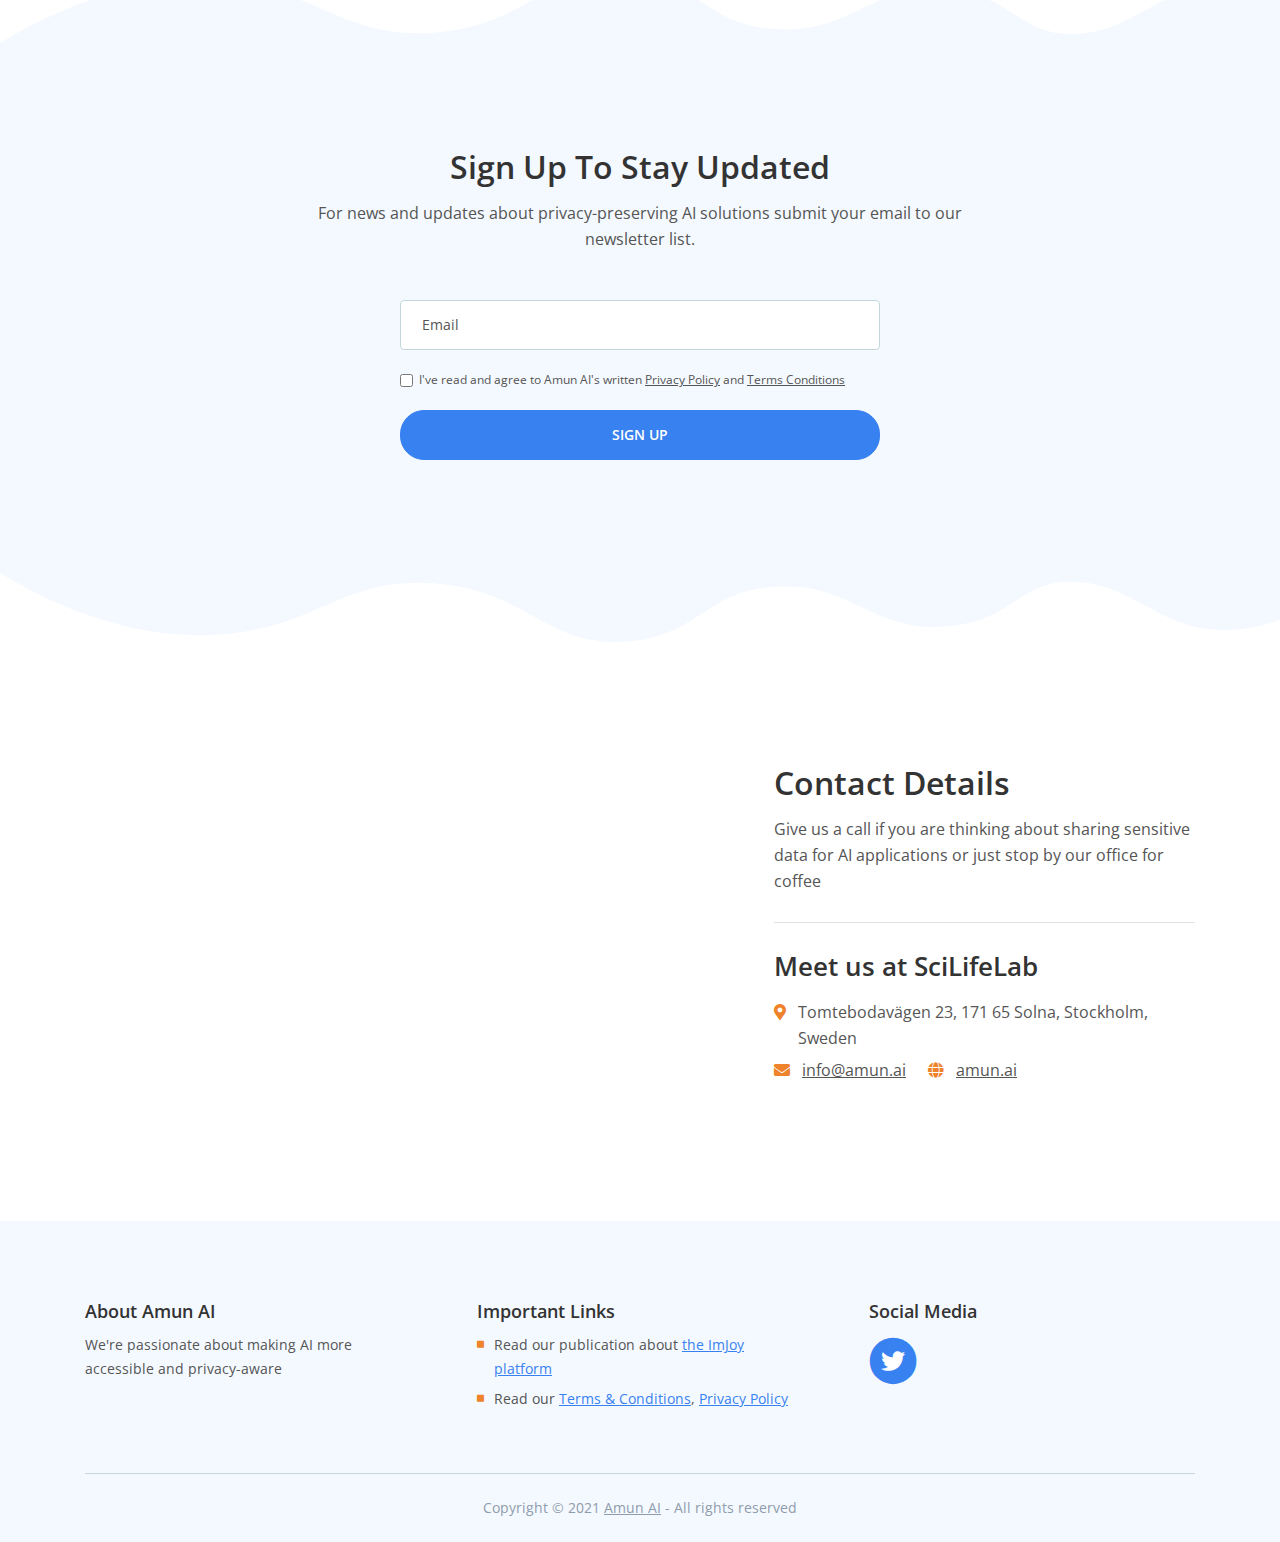
==== commit d5dd21a5: "Add craig to the team" ====
--- a/index.html
+++ b/index.html
@@ -383,7 +383,7 @@
                         <img class="img-fluid" src="images/MARTIN.png" alt="alternative">
                     </div> <!-- end of image-wrapper -->
                     <div class="name">Martin Hjelmare</div>
-                    <div class="occupation">Co-founder, COB</div>
+                    <div class="occupation">Co-founder, Chairman of the Board</div>
                     <span class="social-icons">
                         <span class="fa-stack">
                             <a href="https://twitter.com/MartinHjelmare" target="_blank">
@@ -394,6 +394,22 @@
                     </span> <!-- end of social-icons -->
                 </div> <!-- end of team-member -->
                 <!-- end of team-member -->
+                <!-- Team Member -->
+                <div class="team-member">
+                    <div class="image-wrapper">
+                        <img class="img-fluid" src="images/CRAIG.jpeg" alt="alternative">
+                    </div> <!-- end of image-wrapper -->
+                    <div class="name">Craig Russell</div>
+                    <div class="occupation">Co-founder, Tech Lead</div>
+                    <span class="social-icons">
+                        <span class="fa-stack">
+                            <a href="https://twitter.com/microRussell" target="_blank">
+                                <i class="fas fa-circle fa-stack-2x"></i>
+                                <i class="fab fa-twitter fa-stack-1x"></i>
+                            </a>
+                        </span>
+                    </span> <!-- end of social-icons -->
+                </div> <!-- end of team-member -->
 
                 <!-- Team Member -->
                 <div class="team-member">
@@ -401,7 +417,7 @@
                         <img class="img-fluid" src="images/EMMA.png" alt="alternative">
                     </div> <!-- end of image-wrapper -->
                     <div class="name">Emma Lundberg</div>
-                    <div class="occupation">Co-founder</div>
+                    <div class="occupation">Co-founder, Scientific Advisor</div>
                     <span class="social-icons">
                         <span class="fa-stack">
                             <a href="https://twitter.com/Prof_Lundberg" target="_blank">
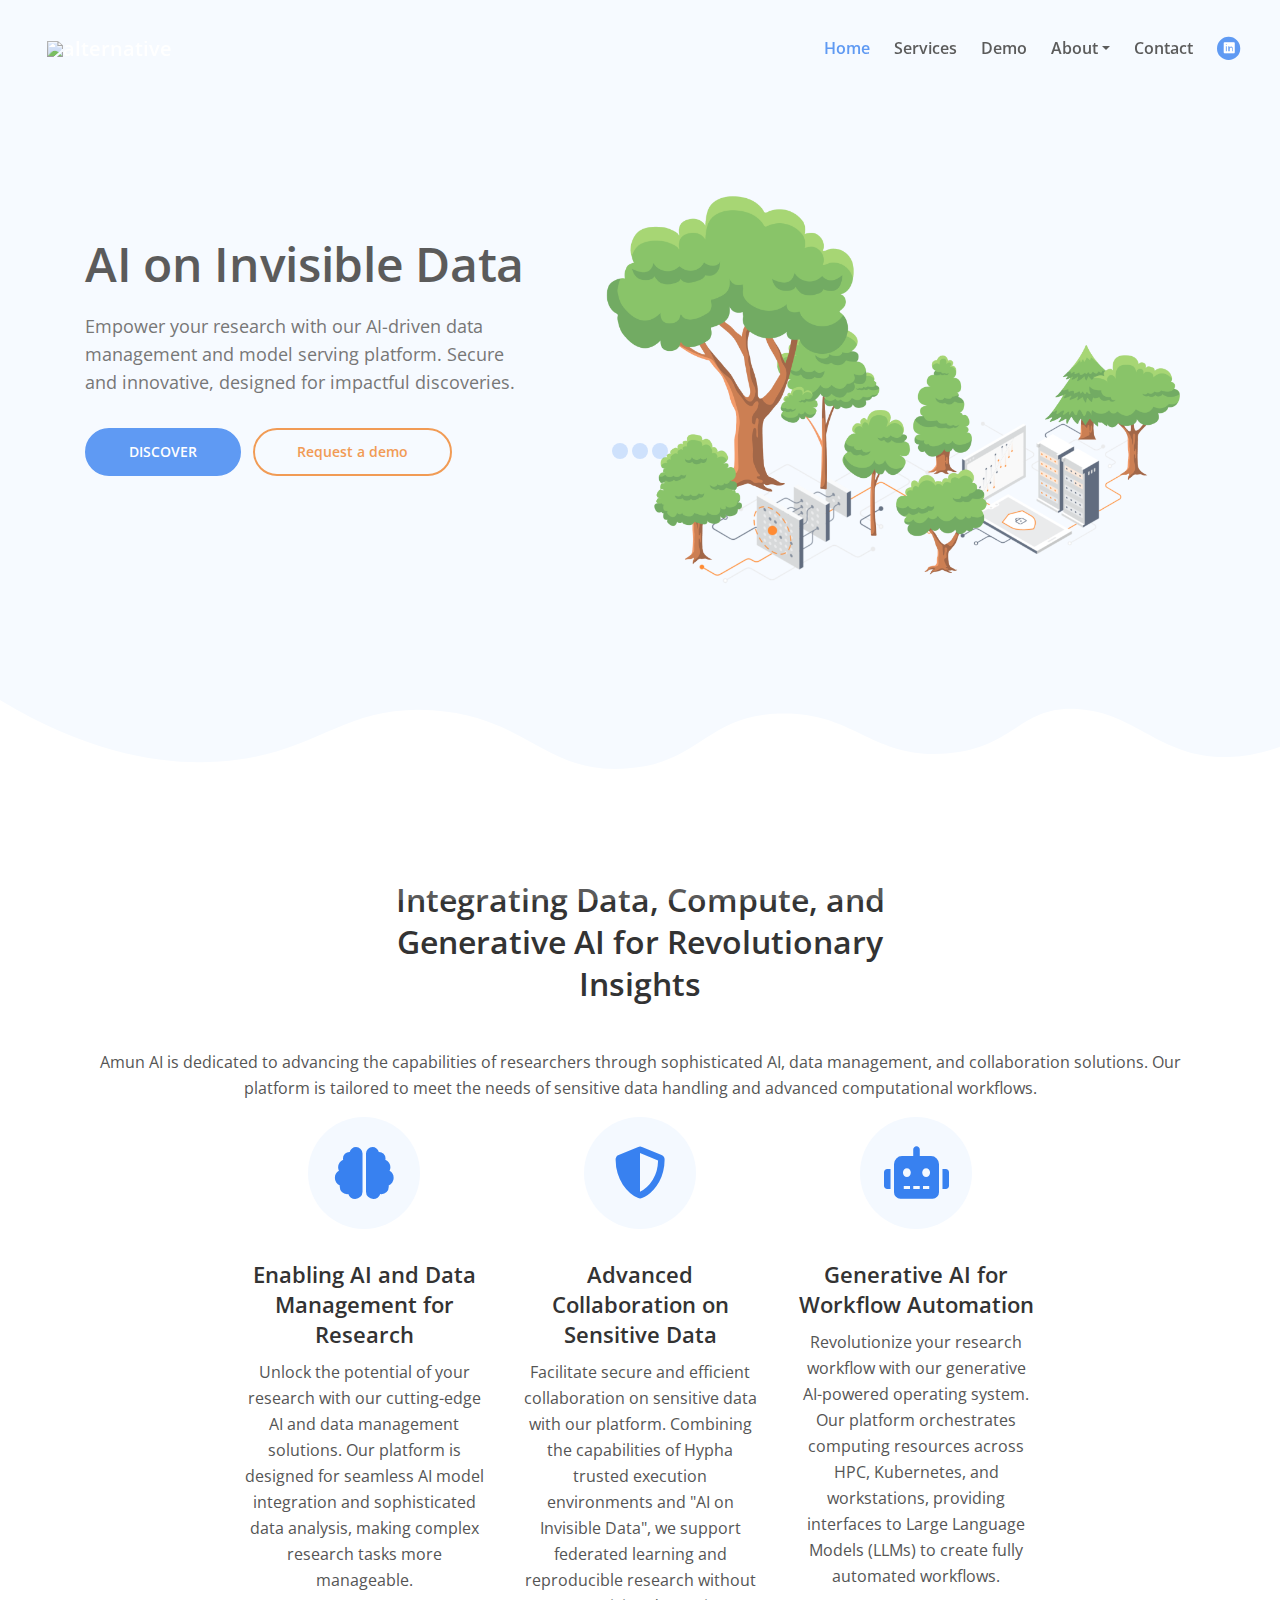
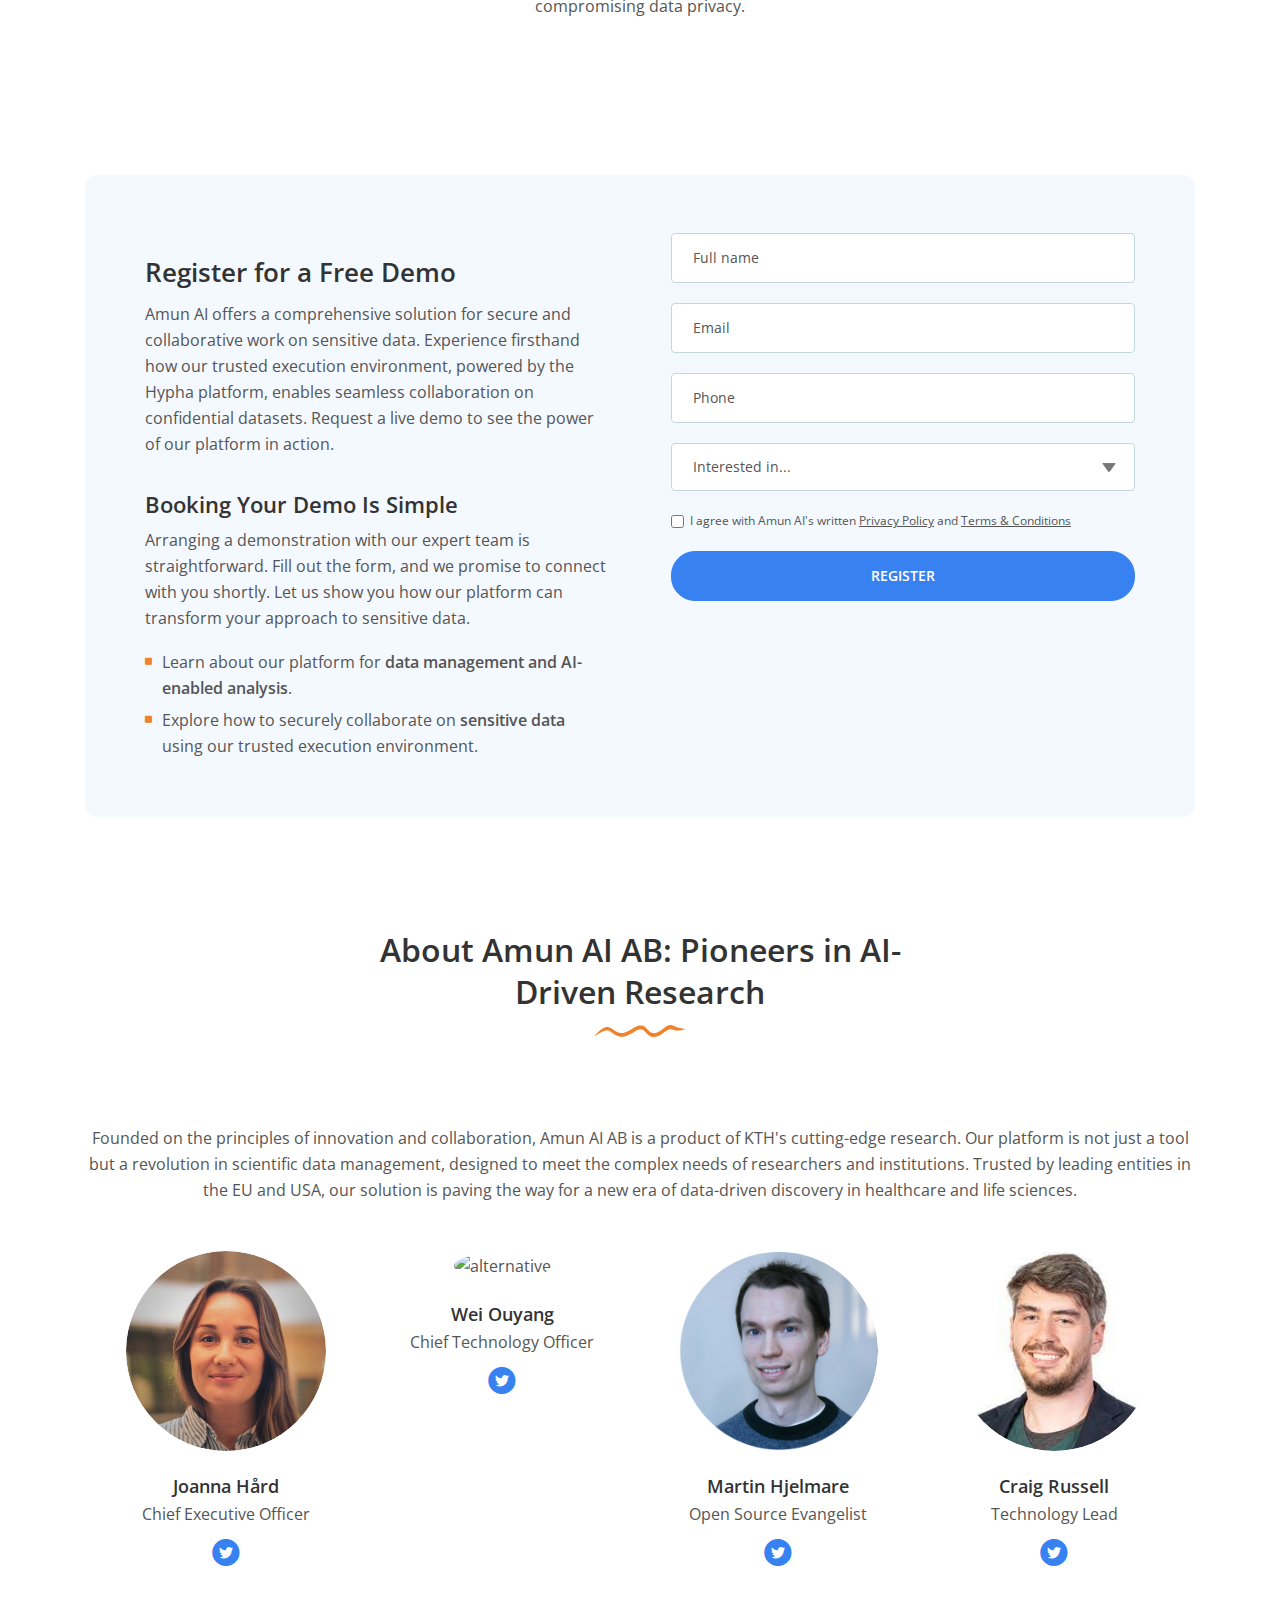
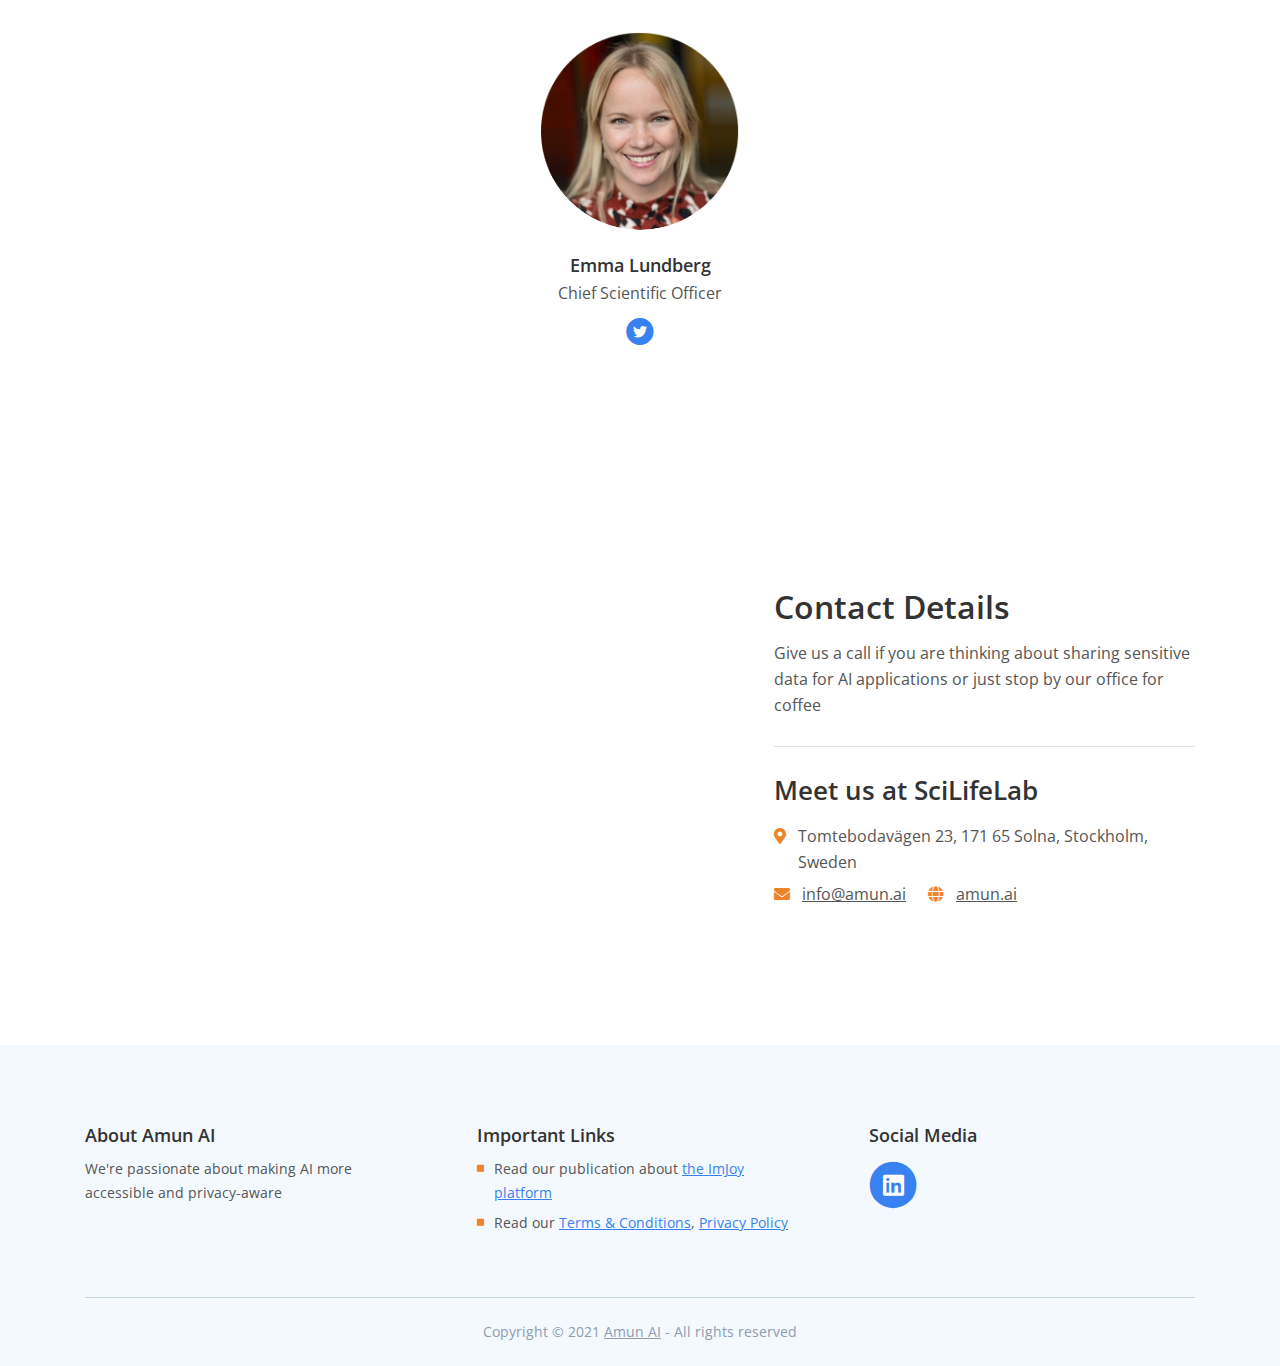
==== commit f6039da2: "Add Joanna" ====
--- a/index.html
+++ b/index.html
@@ -5,20 +5,20 @@
     <meta name="viewport" content="width=device-width, initial-scale=1, shrink-to-fit=no">
     
     <!-- SEO Meta Tags -->
-    <meta name="description" content="Amun AI - Applying AI on sensitive data made easy and secure.">
+    <meta name="description" content="Revolutionizing scientific data management with AI. At Amun AI, we empower research and healthcare with secure, innovative AI solutions.">
     <meta name="author" content="Amun AI">
 
     <!-- OG Meta Tags to improve the way the post looks when you share the page on LinkedIn, Facebook, Google+ -->
-	<meta property="og:site_name" content="Amun.AI" /> <!-- website name -->
-	<meta property="og:site" content="https://amun.ai" /> <!-- website link -->
-	<meta property="og:title" content="Amun AI - AI on invisible data"/> <!-- title shown in the actual shared post -->
-	<meta property="og:description" content="Applying AI on sensitive data made easy and secure." /> <!-- description shown in the actual shared post -->
-	<meta property="og:image" content="" /> <!-- image link, make sure it's jpg -->
-	<meta property="og:url" content="" /> <!-- where do you want your post to link to -->
+	<meta property="og:site_name" content="Amun.AI" />
+	<meta property="og:site" content="https://amun.ai" />
+	<meta property="og:title" content="Amun AI - Empowering Research with AI" />
+	<meta property="og:description" content="Unlock the full potential of your scientific data with our advanced AI solutions. Secure, compliant, and designed for impactful discoveries." />
+	<meta property="og:image" content="" />
+	<meta property="og:url" content="" />
 	<meta property="og:type" content="article" />
 
     <!-- Website Title -->
-    <title>Amun AI - AI on invisible data</title>
+    <title>Amun AI - AI on Invisible Data</title>
     
     <!-- Styles -->
     <link href="https://fonts.googleapis.com/css?family=Open+Sans:400,400i,600&display=swap&subset=latin-ext" rel="stylesheet">
@@ -51,19 +51,12 @@
     </div>
     <!-- end of preloader -->
     
-
     <!-- Navigation -->
     <nav class="navbar navbar-expand-lg navbar-dark navbar-custom fixed-top">
         <div class="container">
-
-            <!-- Text Logo - Use this if you don't have a graphic logo -->
-            <!-- <a class="navbar-brand logo-text page-scroll" href="index.html">Amun AI</a> -->
-
             <!-- Image Logo -->
             <a class="navbar-brand logo-image" href="index.html"><img src="images/amun-ai-logo-tight.svg" alt="alternative"></a>
-            <!-- <div class="alert alert-warning" style="position: absolute;top: 100px;left: 6px;"role="alert">
-               Warning: This site is under construction!
-            </div> -->
+
             <!-- Mobile Menu Toggle Button -->
             <button class="navbar-toggler" type="button" data-toggle="collapse" data-target="#navbarsExampleDefault" aria-controls="navbarsExampleDefault" aria-expanded="false" aria-label="Toggle navigation">
                 <span class="navbar-toggler-awesome fas fa-bars"></span>
@@ -79,9 +72,6 @@
                     <li class="nav-item">
                         <a class="nav-link page-scroll" href="#services">Services</a>
                     </li>
-                    <!-- <li class="nav-item">
-                        <a class="nav-link page-scroll" href="#projects">Projects</a>
-                    </li> -->
                     <li class="nav-item">
                         <a class="nav-link page-scroll" href="#demo">Demo</a>
                     </li>
@@ -90,8 +80,6 @@
                     <li class="nav-item dropdown">
                         <a class="nav-link dropdown-toggle page-scroll" href="#about" id="navbarDropdown" role="button" aria-haspopup="true" aria-expanded="false">About</a>
                         <div class="dropdown-menu" aria-labelledby="navbarDropdown">
-                            <!-- <a class="dropdown-item" href="article-details.html"><span class="item-text">Article Details</span></a> -->
-                            <!-- <div class="dropdown-divider"></div> -->
                             <a class="dropdown-item" href="terms-conditions.html"><span class="item-text">Terms Conditions</span></a>
                             <div class="dropdown-divider"></div>
                             <a class="dropdown-item" href="privacy-policy.html"><span class="item-text">Privacy Policy</span></a>
@@ -105,9 +93,9 @@
                 </ul>
                 <span class="nav-item social-icons">
                     <span class="fa-stack">
-                        <a href="https://twitter.com/AmunAIAB" target="_blank">
+                        <a href="https://se.linkedin.com/company/amun-ai" target="_blank">
                             <i class="fas fa-circle fa-stack-2x"></i>
-                            <i class="fab fa-twitter fa-stack-1x"></i>
+                            <i class="fab fa-linkedin fa-stack-1x"></i>
                         </a>
                     </span>
                 </span>
@@ -123,8 +111,8 @@
                 <div class="row">
                     <div class="col-lg-6 col-xl-5">
                         <div class="text-container">
-                            <h1>AI on invisible data</h1>
-                            <p class="p-large">Applying AI on sensitive data made easy and secure</p>
+                            <h1>AI on Invisible Data</h1>
+                            <p class="p-large">Empower your research with our AI-driven data management and model serving platform. Secure and innovative, designed for impactful discoveries.</p>
                             <a class="btn-solid-lg page-scroll" href="#services">DISCOVER</a>
                             <a class="btn-outline-lg page-scroll" href="#demo">Request a demo</a>
                         </div> <!-- end of text-container -->
@@ -141,19 +129,13 @@
     <svg class="frame-decorative" data-name="Layer 1" xmlns="http://www.w3.org/2000/svg" preserveAspectRatio="none" viewBox="0 0 1920 150"><defs><style>.cls-1{fill:#f4f9ff;}</style></defs><title>frame-decorative</title><path class="cls-1" d="M0,81.411c143,57.608,255.5,64.833,328.644,61.616,147.721-6.5,183.881-57.563,320.829-51.347,143,6.491,167.826,65.1,293,58.193,109.095-6.018,115.68-51.946,225.251-54.77,113.58-2.928,138.8,45.589,251.189,39.936,104.012-5.231,109.713-48.158,197.369-44.5,89.549,3.736,124.375,50.226,227.622,47.924a353.34,353.34,0,0,0,76.1-10.269V0.5H0V81.411Z" transform="translate(0 -0.5)"/></svg>
     <!-- end of header -->
 
-
     <!-- Services -->
     <div id="services" class="cards-1">
         <div class="container">
             <div class="row">
                 <div class="col-lg-12">
-                    <h2 class="h2-heading">Services for sharing sensitive data and privacy-preserving AI</h2>
-                    <p>We provide a solution for sharing data safely and reliably to untrusted third-parties. Our serverless platform allows hospitals and research institutions to share their data easily to their collaborators and the public.</p>
-
-                    <p>Even without anonymization, sensitive and private data can be utilized by collaborators and external contributors to power advanced AI models, without the risk of leaking sensitive information.</p>
-                    <p>AI experts, machine learning practitioners and tool builders can access sensitive datasets distributed across the globe.</p>
-
-                    <p>By bringing life scientists and AI experts together, from both Academia and Industry, we allow you to unleash the power of collaborative AI in healthcare.</p>
+                    <h2 class="h2-heading">Integrating Data, Compute, and Generative AI for Revolutionary Insights</h2>
+                    <p>Amun AI is dedicated to advancing the capabilities of researchers through sophisticated AI, data management, and collaboration solutions. Our platform is tailored to meet the needs of sensitive data handling and advanced computational workflows.</p>
                 </div> <!-- end of col -->
             </div> <!-- end of row -->
             <div class="row">
@@ -162,11 +144,11 @@
                     <!-- Card -->
                     <div class="card">
                         <div class="card-image">
-                            <i class="fas fa-atom"></i>
+                            <i class="fas fa-brain"></i>
                         </div>
                         <div class="card-body">
-                            <h4 class="card-title">Sharing sensitive data</h4>
-                            <p>We provide a complete solution for sharing sensitive data to untrusted users, even without anonymization</p>
+                            <h4 class="card-title">Enabling AI and Data Management for Research</h4>
+                            <p>Unlock the potential of your research with our cutting-edge AI and data management solutions. Our platform is designed for seamless AI model integration and sophisticated data analysis, making complex research tasks more manageable.</p>
                         </div>
                     </div>
                     <!-- end of card -->
@@ -174,11 +156,11 @@
                     <!-- Card -->
                     <div class="card">
                         <div class="card-image">
-                            <i class="fas fa-cogs"></i>
+                            <i class="fas fa-shield-alt"></i>
                         </div>
                         <div class="card-body">
-                            <h4 class="card-title">Privacy-preserving AI</h4>
-                            <p>We make sure privacy is protected for AI applications. You can apply federated learning and train powerful AI models with data distributed across many different entities.</p>
+                            <h4 class="card-title">Advanced Collaboration on Sensitive Data</h4>
+                            <p>Facilitate secure and efficient collaboration on sensitive data with our platform. Combining the capabilities of Hypha trusted execution environments and "AI on Invisible Data", we support federated learning and reproducible research without compromising data privacy.</p>
                         </div>
                     </div>
                     <!-- end of card -->
@@ -186,11 +168,11 @@
                     <!-- Card -->
                     <div class="card">
                         <div class="card-image">
-                            <i class="fas fa-users"></i>
+                            <i class="fas fa-robot"></i>
                         </div>
                         <div class="card-body">
-                            <h4 class="card-title">AI model and application serving</h4>
-                            <p>We provide a serverless platform for serving AI models, building and distributing AI tools rapidly.</p>
+                            <h4 class="card-title">Generative AI for Workflow Automation</h4>
+                            <p>Revolutionize your research workflow with our generative AI-powered operating system. Our platform orchestrates computing resources across HPC, Kubernetes, and workstations, providing interfaces to Large Language Models (LLMs) to create fully automated workflows.</p>
                         </div>
                     </div>
                     <!-- end of card -->
@@ -201,7 +183,7 @@
     </div> <!-- end of cards-1 -->
     <!-- end of services -->
 
-    <!-- Details Lightbox -->
+<!-- Details Lightbox -->
 	<div id="details-lightbox" class="lightbox-basic zoom-anim-dialog mfp-hide">
         <div class="container">
             <div class="row">
@@ -251,21 +233,22 @@
                     <div class="col-lg-6">
                         <div class="text-container">
                             <h3>Register for a Free Demo</h3>
-                            <p>Amun AI provide one of the most <strong>reliable</strong> and <b>secured</b> way of providing controlled access to sensitive data. Discover what it can do for your project by requesting a live demo.</p>
-                            <h4>It's Easy To Setup A Meeting</h4>
-                            <p>It's easy to setup a meeting with our team of consultants. Just fill in the form and we'll get back to you in less than 24h</p>
+                            <p>Amun AI offers a comprehensive solution for secure and collaborative work on sensitive data. Experience firsthand how our trusted execution environment, powered by the Hypha platform, enables seamless collaboration on confidential datasets. Request a live demo to see the power of our platform in action.</p>
+                            <h4>Booking Your Demo Is Simple</h4>
+                            <p>Arranging a demonstration with our expert team is straightforward. Fill out the form, and we promise to connect with you shortly. Let us show you how our platform can transform your approach to sensitive data.</p>
                             <ul class="list-unstyled li-space-lg">
                                 <li class="media">
                                     <i class="fas fa-square"></i>
-                                    <div class="media-body">Providing access to <strong>sensitive data</strong> for untrusted users</div>
+                                    <div class="media-body">Learn about our platform for <strong>data management and AI-enabled analysis</strong>.</div>
                                 </li>
                                 <li class="media">
                                     <i class="fas fa-square"></i>
-                                    <div class="media-body">Building <strong>privacy-preserving AI and federated learning</strong> applications</div>
+                                    <div class="media-body">Explore how to securely collaborate on <strong>sensitive data</strong> using our trusted execution environment.</div>
                                 </li>
                             </ul>
                         </div> <!-- end of text-container -->
                     </div> <!-- end of col -->
+                    
                     <div class="col-lg-6">
 
                         <!-- Request Form -->
@@ -324,48 +307,41 @@
         <div class="container">
             <div class="row">
                 <div class="col-lg-12">
-                    <h2 class="h2-heading">About Amun AI The Company</h2>
+                    <h2 class="h2-heading">About Amun AI AB: Pioneers in AI-Driven Research</h2>
                     <img class="divider-heading" src="images/divider.svg" alt="alternative">
                 </div> <!-- end of col -->
             </div> <!-- end of row -->
             <div class="row">
                 <div class="col-lg-12">
-                    
-                    <!-- Milestone -->
-                    <div class="milestone">
-                        <div class="year">2018</div>
-                        <div class="divider"></div>
-                        <div class="details p-small">ImJoy is created by the core team members</div>
-                    </div> <!-- end of milestone-wrapper -->
-                    <!-- end of milestone -->
-
-                    <!-- Milestone -->
-                    <div class="milestone">
-                        <div class="year">2021</div>
-                        <div class="divider"></div>
-                        <div class="details p-small">The company is born due to the vision and enthusiasm of the core team members</div>
-                    </div> <!-- end of milestone-wrapper -->
-                    <!-- end of milestone -->
-
-                    <!-- Milestone -->
-                    <div class="milestone">
-                        <div class="year">2021</div>
-                        <div class="divider"></div>
-                        <div class="details p-small">Looking forward to expand the team due to the increased demand for solutions</div>
-                    </div> <!-- end of milestone-wrapper -->
-                    <!-- end of milestone -->
-
+                    <div class="text-container">
+                        <p>Founded on the principles of innovation and collaboration, Amun AI AB is a product of KTH's cutting-edge research. Our platform is not just a tool but a revolution in scientific data management, designed to meet the complex needs of researchers and institutions. Trusted by leading entities in the EU and USA, our solution is paving the way for a new era of data-driven discovery in healthcare and life sciences.</p>
+                    </div> <!-- end of text-container -->
                 </div> <!-- end of col -->
             </div> <!-- end of row -->
             <div class="text-container">
-                
+                <!-- Team Member -->
+                <div class="team-member">
+                    <div class="image-wrapper">
+                        <img class="img-fluid" src="images/JOANNA.jpeg" alt="alternative">
+                    </div> <!-- end of image-wrapper -->
+                    <div class="name">Joanna Hård</div>
+                    <div class="occupation">Chief Executive Officer</div>
+                    <span class="social-icons">
+                        <span class="fa-stack">
+                            <a href="https://twitter.com/joanna_hard" target="_blank">
+                                <i class="fas fa-circle fa-stack-2x"></i>
+                                <i class="fab fa-twitter fa-stack-1x"></i>
+                            </a>
+                        </span>
+                    </span> <!-- end of social-icons -->
+                </div> <!-- end of team-member -->
                 <!-- Team Member -->
                 <div class="team-member">
                     <div class="image-wrapper">
                         <img class="img-fluid" src="images/WEI.PNG" alt="alternative">
                     </div> <!-- end of image-wrapper -->
-                    <div class="name">Wei OUYANG</div>
-                    <div class="occupation">Co-founder, CEO</div>
+                    <div class="name">Wei Ouyang</div>
+                    <div class="occupation">Chief Technology Officer</div>
                     <span class="social-icons">
                         <span class="fa-stack">
                             <a href="https://twitter.com/weioyang" target="_blank">
@@ -383,7 +359,7 @@
                         <img class="img-fluid" src="images/MARTIN.png" alt="alternative">
                     </div> <!-- end of image-wrapper -->
                     <div class="name">Martin Hjelmare</div>
-                    <div class="occupation">Co-founder, Chairman of the Board</div>
+                    <div class="occupation">Open Source Evangelist</div>
                     <span class="social-icons">
                         <span class="fa-stack">
                             <a href="https://twitter.com/MartinHjelmare" target="_blank">
@@ -394,13 +370,14 @@
                     </span> <!-- end of social-icons -->
                 </div> <!-- end of team-member -->
                 <!-- end of team-member -->
+
                 <!-- Team Member -->
                 <div class="team-member">
                     <div class="image-wrapper">
                         <img class="img-fluid" src="images/CRAIG.jpeg" alt="alternative">
                     </div> <!-- end of image-wrapper -->
                     <div class="name">Craig Russell</div>
-                    <div class="occupation">Co-founder, Tech Lead</div>
+                    <div class="occupation">Technology Lead</div>
                     <span class="social-icons">
                         <span class="fa-stack">
                             <a href="https://twitter.com/microRussell" target="_blank">
@@ -410,6 +387,7 @@
                         </span>
                     </span> <!-- end of social-icons -->
                 </div> <!-- end of team-member -->
+                <!-- end of team-member -->
 
                 <!-- Team Member -->
                 <div class="team-member">
@@ -417,7 +395,7 @@
                         <img class="img-fluid" src="images/EMMA.png" alt="alternative">
                     </div> <!-- end of image-wrapper -->
                     <div class="name">Emma Lundberg</div>
-                    <div class="occupation">Co-founder, Scientific Advisor</div>
+                    <div class="occupation">Chief Scientific Officer</div>
                     <span class="social-icons">
                         <span class="fa-stack">
                             <a href="https://twitter.com/Prof_Lundberg" target="_blank">
@@ -428,58 +406,19 @@
                     </span> <!-- end of social-icons -->
                 </div> <!-- end of team-member -->
                 <!-- end of team-member -->
+                <!-- end of team-member -->
             </div> <!-- end of text-container -->
         </div> <!-- end of container -->
     </div> <!-- end of basic-2 -->
     <!-- end of about -->
 
-    
-    <!-- Newsletter -->
-    <svg class="frame-decorative" data-name="Layer 2" xmlns="http://www.w3.org/2000/svg" preserveAspectRatio="none" viewBox="0 0 1920 150"><defs><style>.cls-2{fill:#f4f9ff;}</style></defs><title>top-frame</title><path class="cls-2" d="M0,69.527C143,11.919,255.5,4.694,328.644,7.911c147.721,6.5,183.881,57.563,320.829,51.347,143-6.491,167.826-65.1,293-58.193,109.095,6.018,115.68,51.946,225.251,54.77,113.58,2.928,138.8-45.589,251.189-39.936,104.012,5.231,109.713,48.158,197.369,44.5,89.549-3.736,124.375-50.226,227.622-47.924A353.34,353.34,0,0,1,1920,22.744V150.5H0V69.527Z" transform="translate(0 -0.5)"/></svg>
-    <div class="form-2">
-        <div class="container">
-            <div class="row">
-                <div class="col-lg-12">
-                    <h2 class="h2-heading">Sign Up To Stay Updated</h2>
-                    <p class="p-heading">For news and updates about privacy-preserving AI solutions submit your email to our newsletter list.</p>
-
-                    <!-- Newsletter Form -->
-                    <form id="newsletterForm" data-toggle="validator" data-focus="false"
-                        action="https://formspree.io/f/mknkeaqk"
-                        method="POST">
-                        <div class="form-group">
-                            <input type="email" class="form-control-input" id="nemail" name="email" required>
-                            <label class="label-control" for="nemail">Email</label>
-                            <div class="help-block with-errors"></div>
-                        </div>
-                        <div class="form-group checkbox">
-                            <input type="checkbox" id="nterms" value="Agreed-to-Terms" name="terms" required>I've read and agree to Amun AI's written <a href="privacy-policy.html">Privacy Policy</a> and <a href="terms-conditions.html">Terms Conditions</a> 
-                            <div class="help-block with-errors"></div>
-                        </div>
-                        <div class="form-group">
-                            <button type="submit" class="form-control-submit-button">SIGN UP</button>
-                        </div>
-                        <div class="form-message">
-                            <div id="nmsgSubmit" class="h3 text-center hidden"></div>
-                        </div>
-                    </form>
-                    <!-- end of newsletter form -->
-
-                </div> <!-- end of col -->
-            </div> <!-- end of row -->
-        </div> <!-- end of container -->
-    </div> <!-- end of form-2 -->
-    <svg class="frame-decorative" data-name="Layer 3" xmlns="http://www.w3.org/2000/svg" preserveAspectRatio="none" viewBox="0 0 1920 150"><defs><style>.cls-3{fill:#f4f9ff;}</style></defs><title>frame-decorative</title><path class="cls-3" d="M0,81.411c143,57.608,255.5,64.833,328.644,61.616,147.721-6.5,183.881-57.563,320.829-51.347,143,6.491,167.826,65.1,293,58.193,109.095-6.018,115.68-51.946,225.251-54.77,113.58-2.928,138.8,45.589,251.189,39.936,104.012-5.231,109.713-48.158,197.369-44.5,89.549,3.736,124.375,50.226,227.622,47.924a353.34,353.34,0,0,0,76.1-10.269V0.5H0V81.411Z" transform="translate(0 -0.5)"/></svg>
-    <!-- end of newsletter -->
-
-
     <!-- Contact -->
     <div id="contact" class="basic-3">
         <div class="container">
             <div class="row">
                 <div class="col-lg-7">
                     <div class="map-responsive">
-                        <iframe src="https://maps.google.com/maps?q=scilifelab&t=&z=13&ie=UTF8&iwloc=&output=embed" allowfullscreen></iframe>
+                        <iframe src="https://www.google.com/maps/embed?pb=!1m18!1m12!1m3!1d2033.9515236090442!2d18.0234315!3d59.350457!2m3!1f0!2f0!3f0!3m2!1i1024!2i768!4f13.1!3m3!1m2!1s0x465f9d9c044c1fe5%3A0xfff6f935131557c1!2sSciLifeLab!5e0!3m2!1sen!2sus!4v1710804151618!5m2!1sen!2sus" allowfullscreen></iframe>
                     </div>
                 </div> <!-- end of col -->
                 <div class="col-lg-5">
@@ -540,9 +479,9 @@
                         <h5>Social Media</h5>
        
                         <span class="fa-stack">
-                            <a href="https://twitter.com/AmunAIAB" target="_blank">
+                            <a href="https://se.linkedin.com/company/amun-ai" target="_blank">
                                 <i class="fas fa-circle fa-stack-2x"></i>
-                                <i class="fab fa-twitter fa-stack-1x"></i>
+                                <i class="fab fa-linkedin fa-stack-1x"></i>
                             </a>
                         </span>
                        
@@ -566,7 +505,7 @@
     </div> <!-- end of copyright --> 
     <!-- end of copyright -->
     
-    	
+
     <!-- Scripts -->
     <script src="js/jquery.min.js"></script> <!-- jQuery for Bootstrap's JavaScript plugins -->
     <script src="js/popper.min.js"></script> <!-- Popper tooltip library for Bootstrap -->
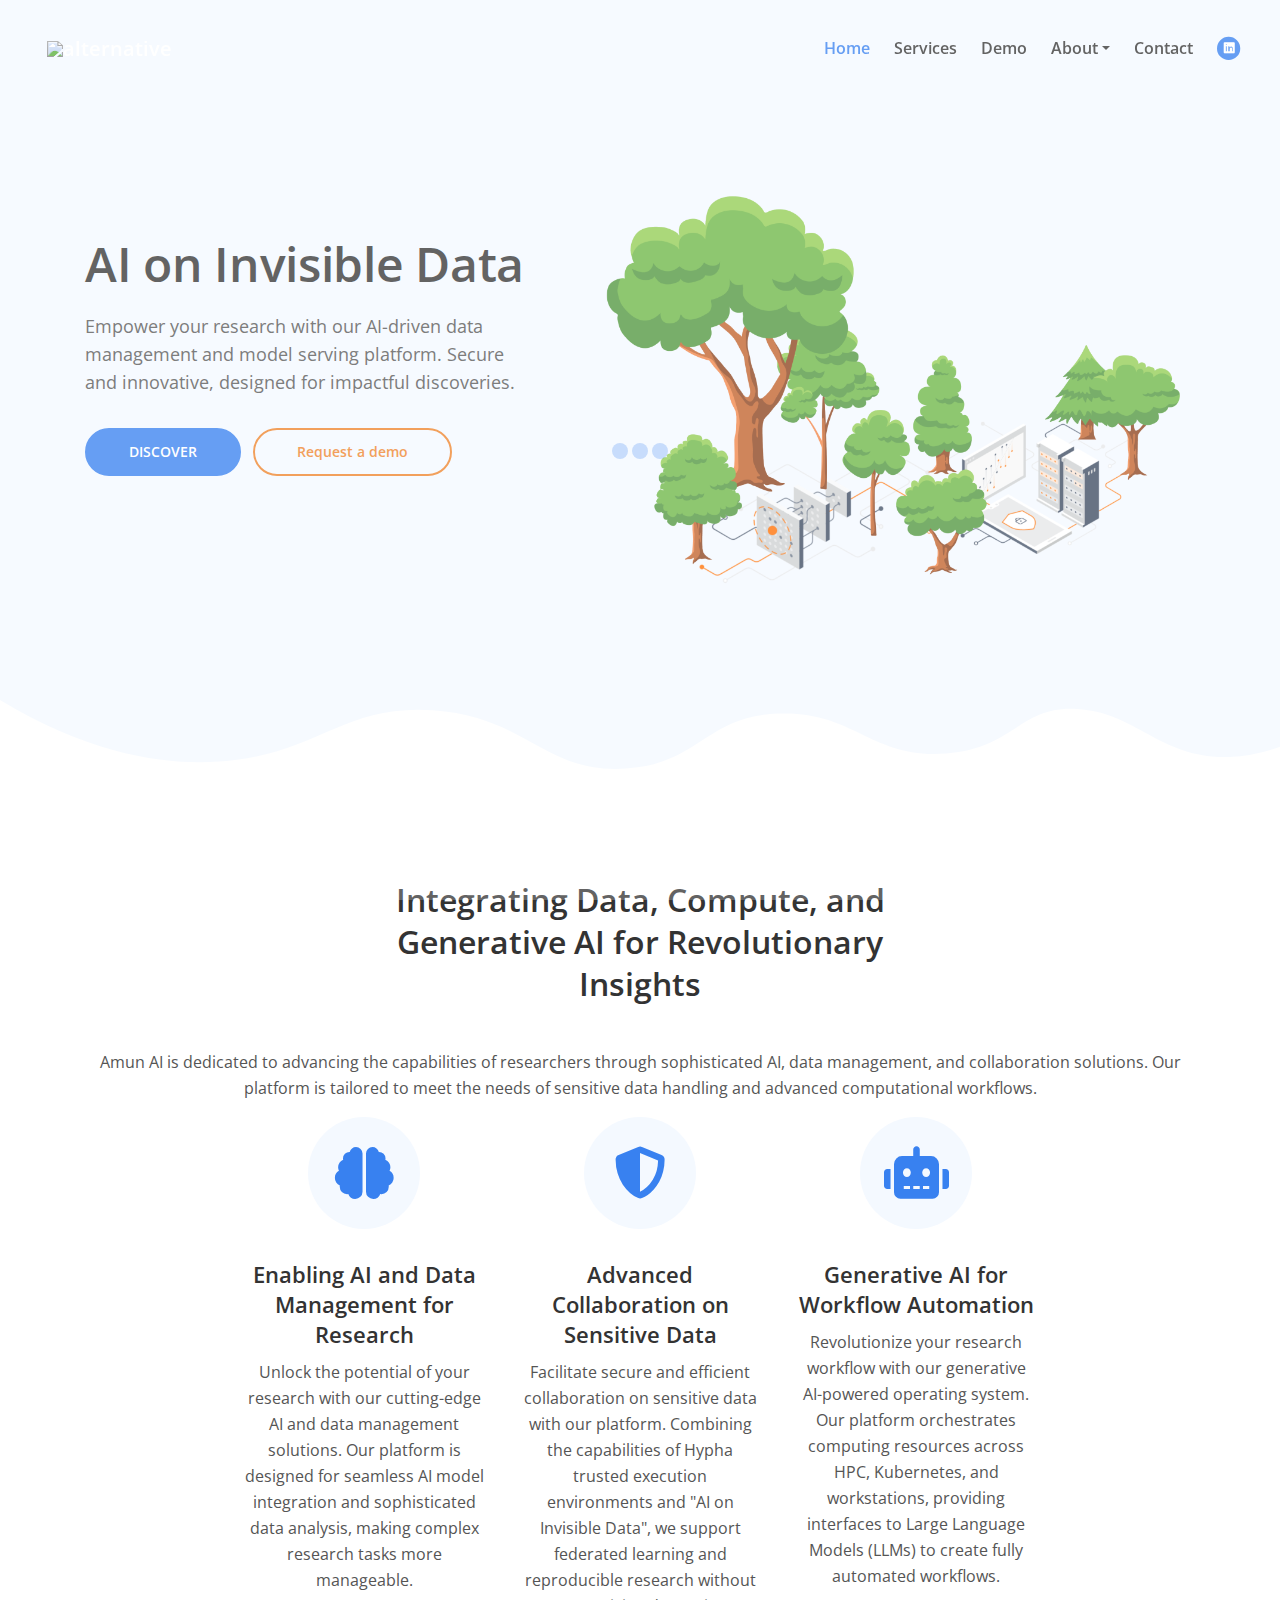
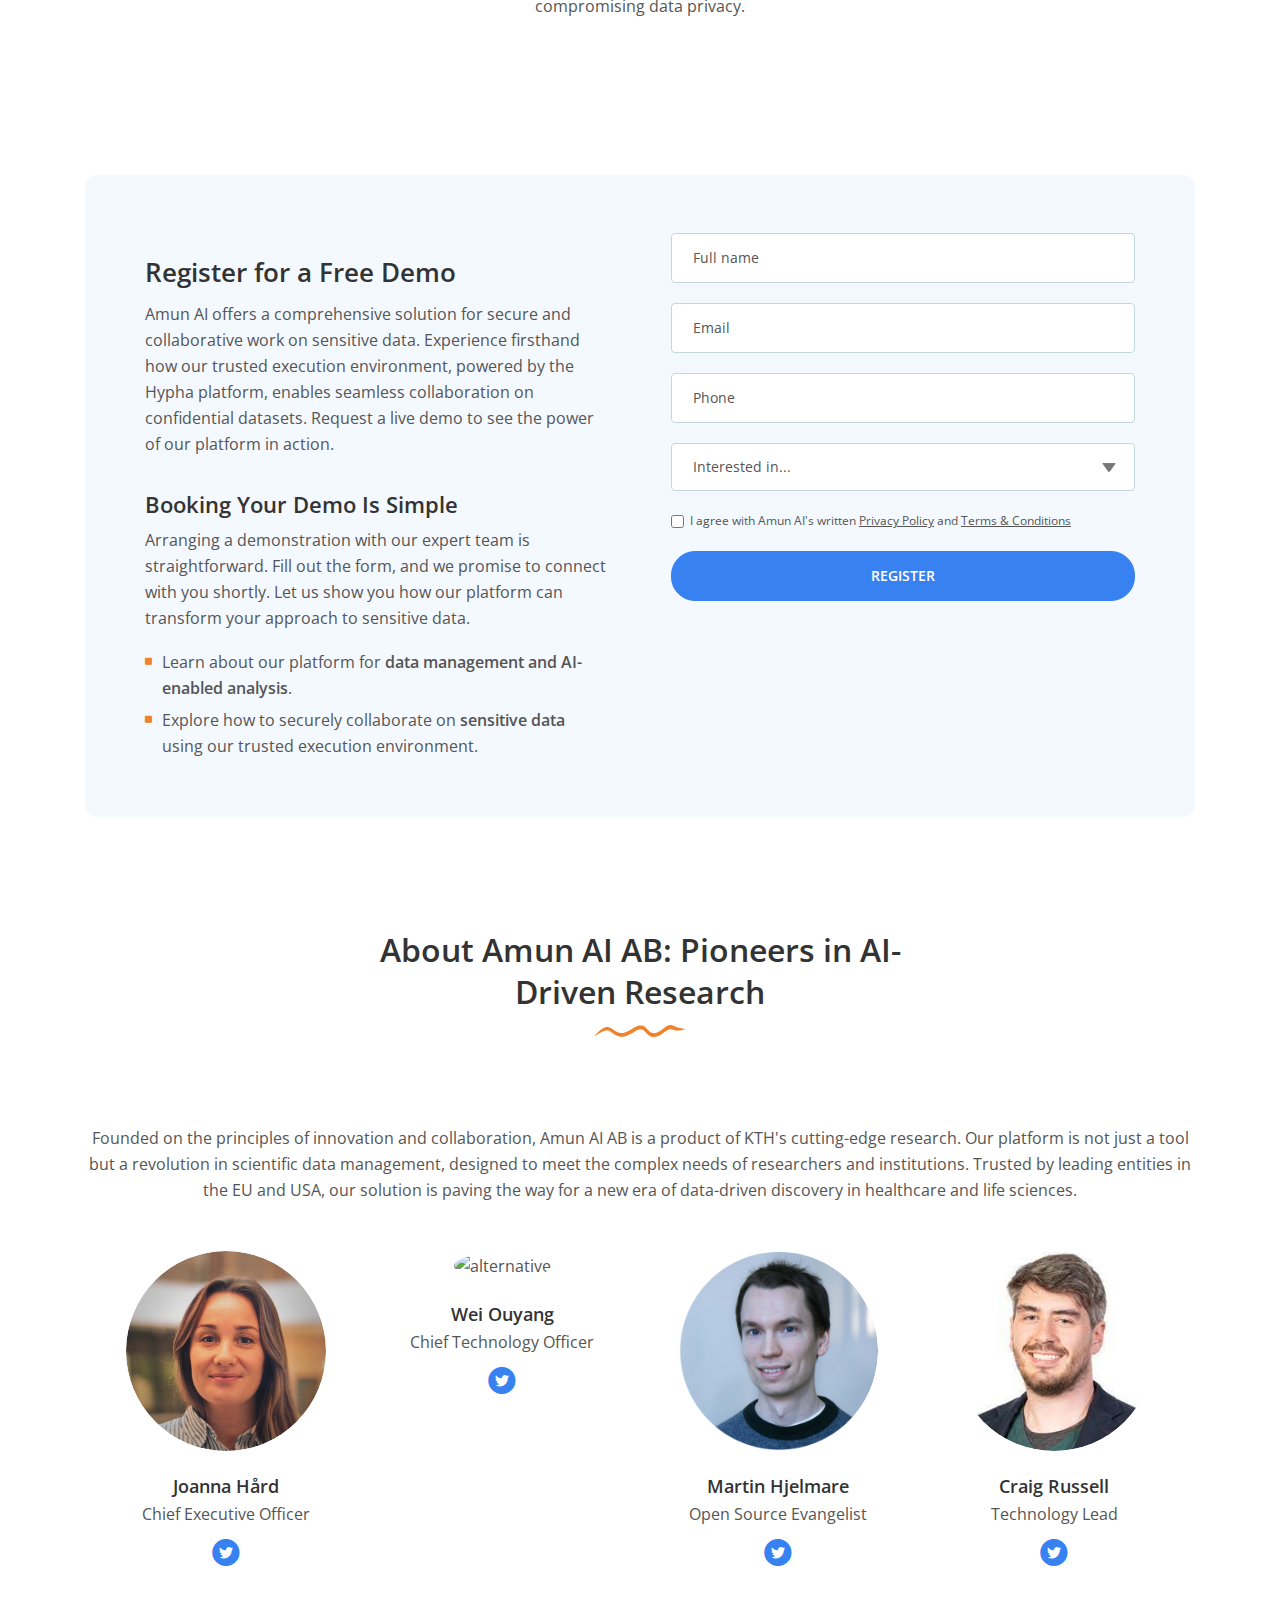
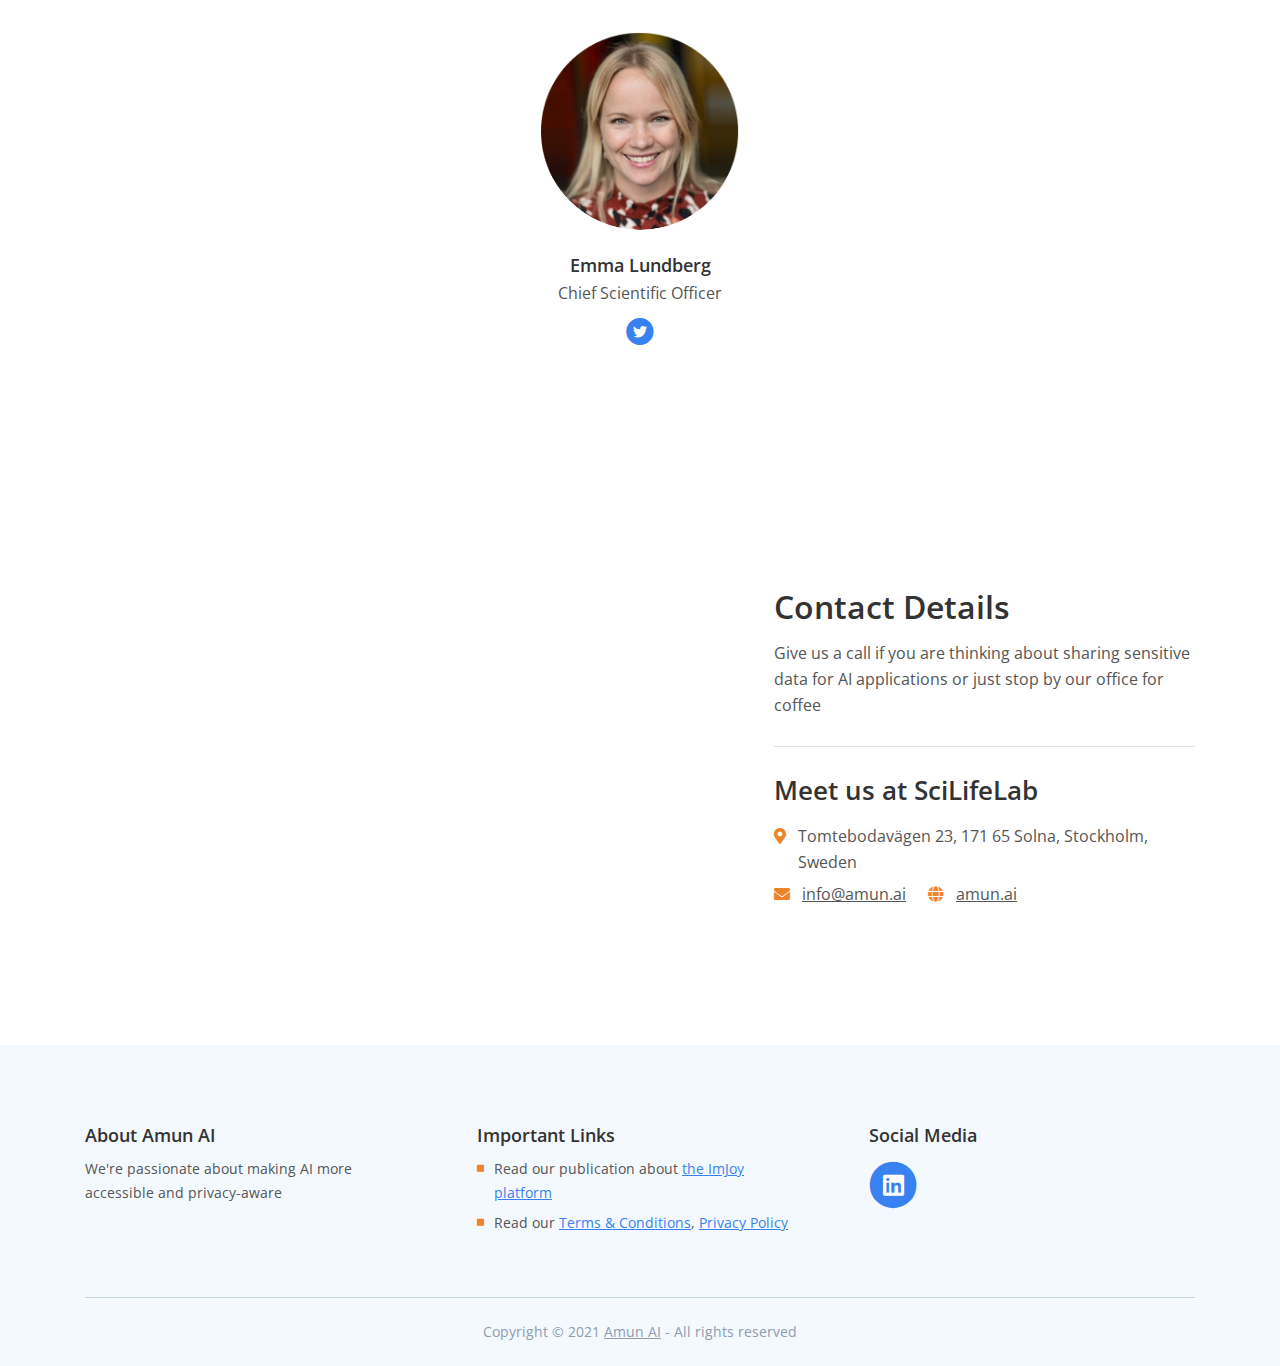
==== commit 4c098d0e: "Update info" ====
--- a/index.html
+++ b/index.html
@@ -70,10 +70,10 @@
                         <a class="nav-link page-scroll" href="#header">Home <span class="sr-only">(current)</span></a>
                     </li>
                     <li class="nav-item">
-                        <a class="nav-link page-scroll" href="#services">Services</a>
+                        <a class="nav-link page-scroll" href="/#services">Services</a>
                     </li>
                     <li class="nav-item">
-                        <a class="nav-link page-scroll" href="#demo">Demo</a>
+                        <a class="nav-link page-scroll" href="/#demo">Demo</a>
                     </li>
 
                     <!-- Dropdown Menu -->          
@@ -113,8 +113,8 @@
                         <div class="text-container">
                             <h1>AI on Invisible Data</h1>
                             <p class="p-large">Empower your research with our AI-driven data management and model serving platform. Secure and innovative, designed for impactful discoveries.</p>
-                            <a class="btn-solid-lg page-scroll" href="#services">DISCOVER</a>
-                            <a class="btn-outline-lg page-scroll" href="#demo">Request a demo</a>
+                            <a class="btn-solid-lg page-scroll" href="/#services">DISCOVER</a>
+                            <a class="btn-outline-lg page-scroll" href="/#demo">Request a demo</a>
                         </div> <!-- end of text-container -->
                     </div> <!-- end of col -->
                     <div class="col-lg-6 col-xl-7">
@@ -218,7 +218,7 @@
                             <i class="fas fa-square"></i><div class="media-body">Fast email checking</div>
                         </li>
                     </ul>
-                    <a class="btn-solid-reg mfp-close page-scroll" href="#demo">SIGN UP</a> <a class="btn-outline-reg mfp-close as-button" href="#screenshots">BACK</a>
+                    <a class="btn-solid-reg mfp-close page-scroll" href="/#demo">SIGN UP</a> <a class="btn-outline-reg mfp-close as-button" href="#screenshots">BACK</a>
                 </div> <!-- end of col -->
             </div> <!-- end of row -->
         </div> <!-- end of container -->
